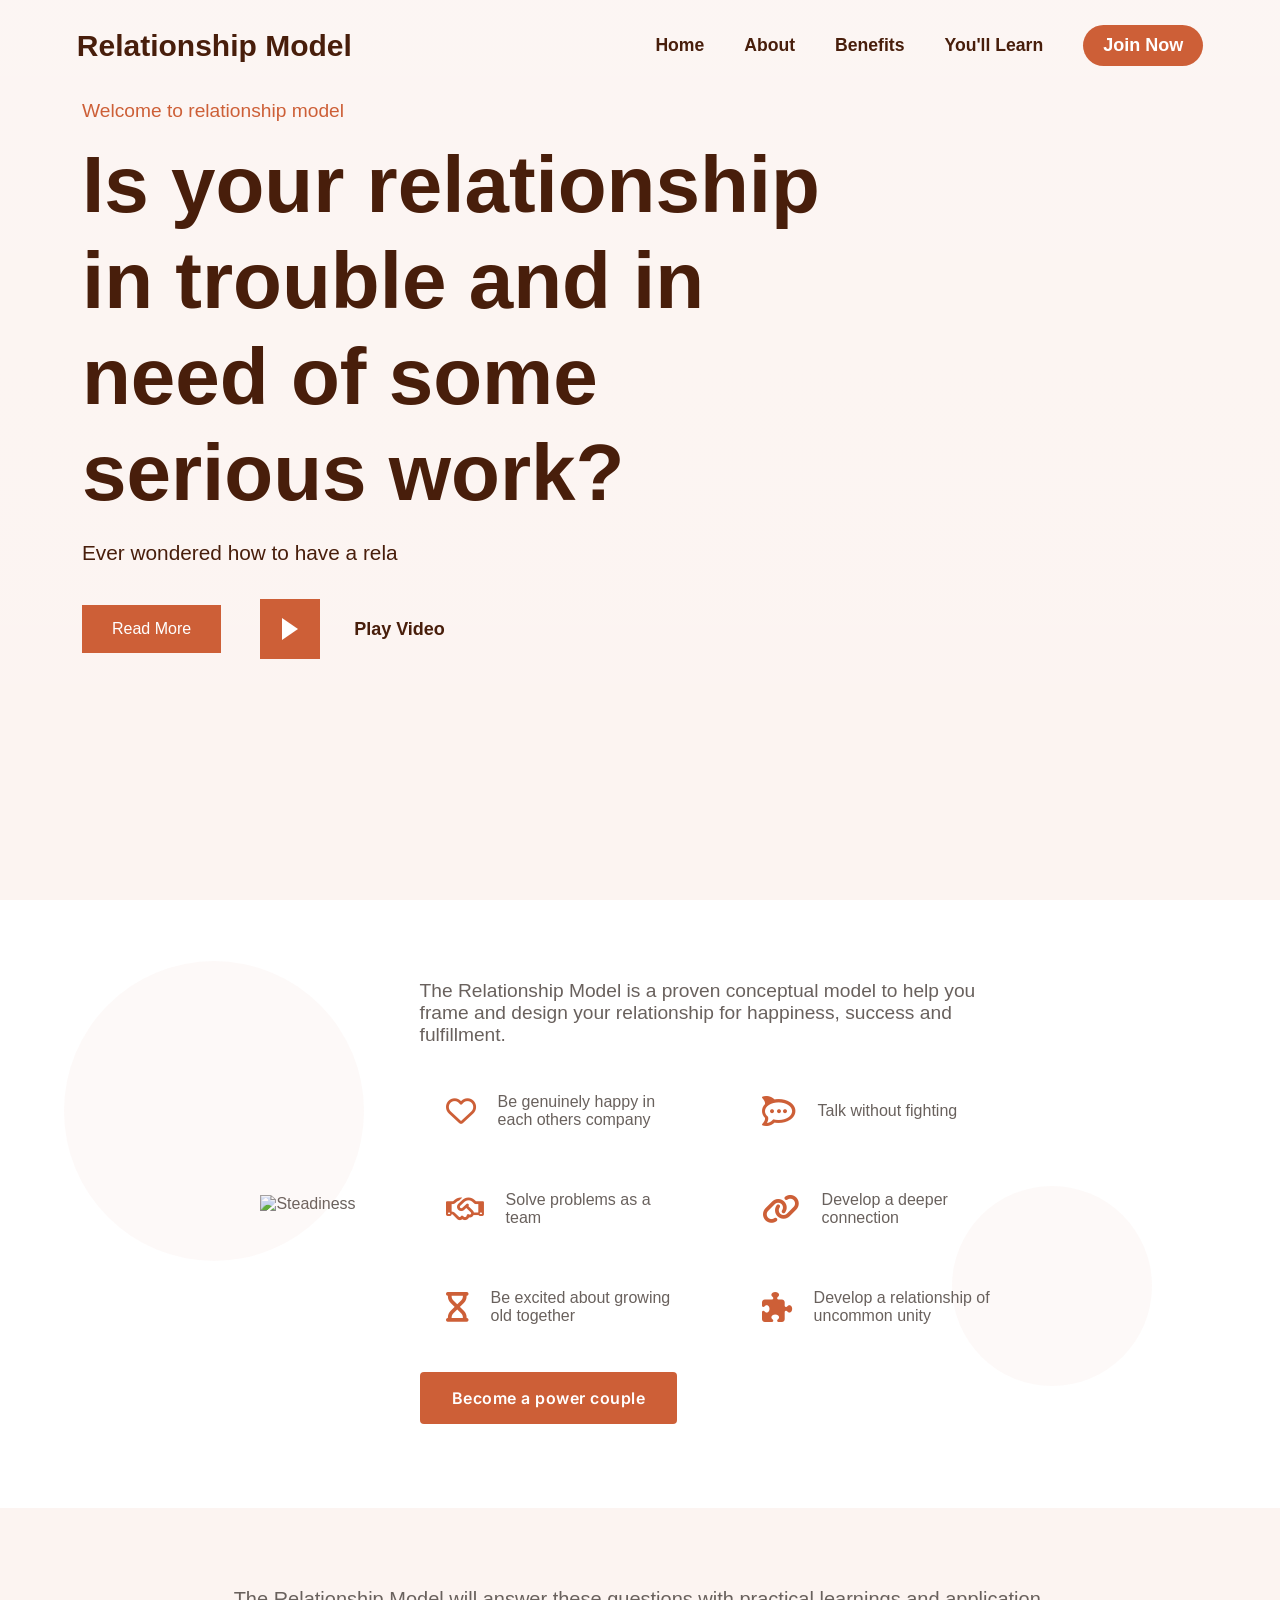
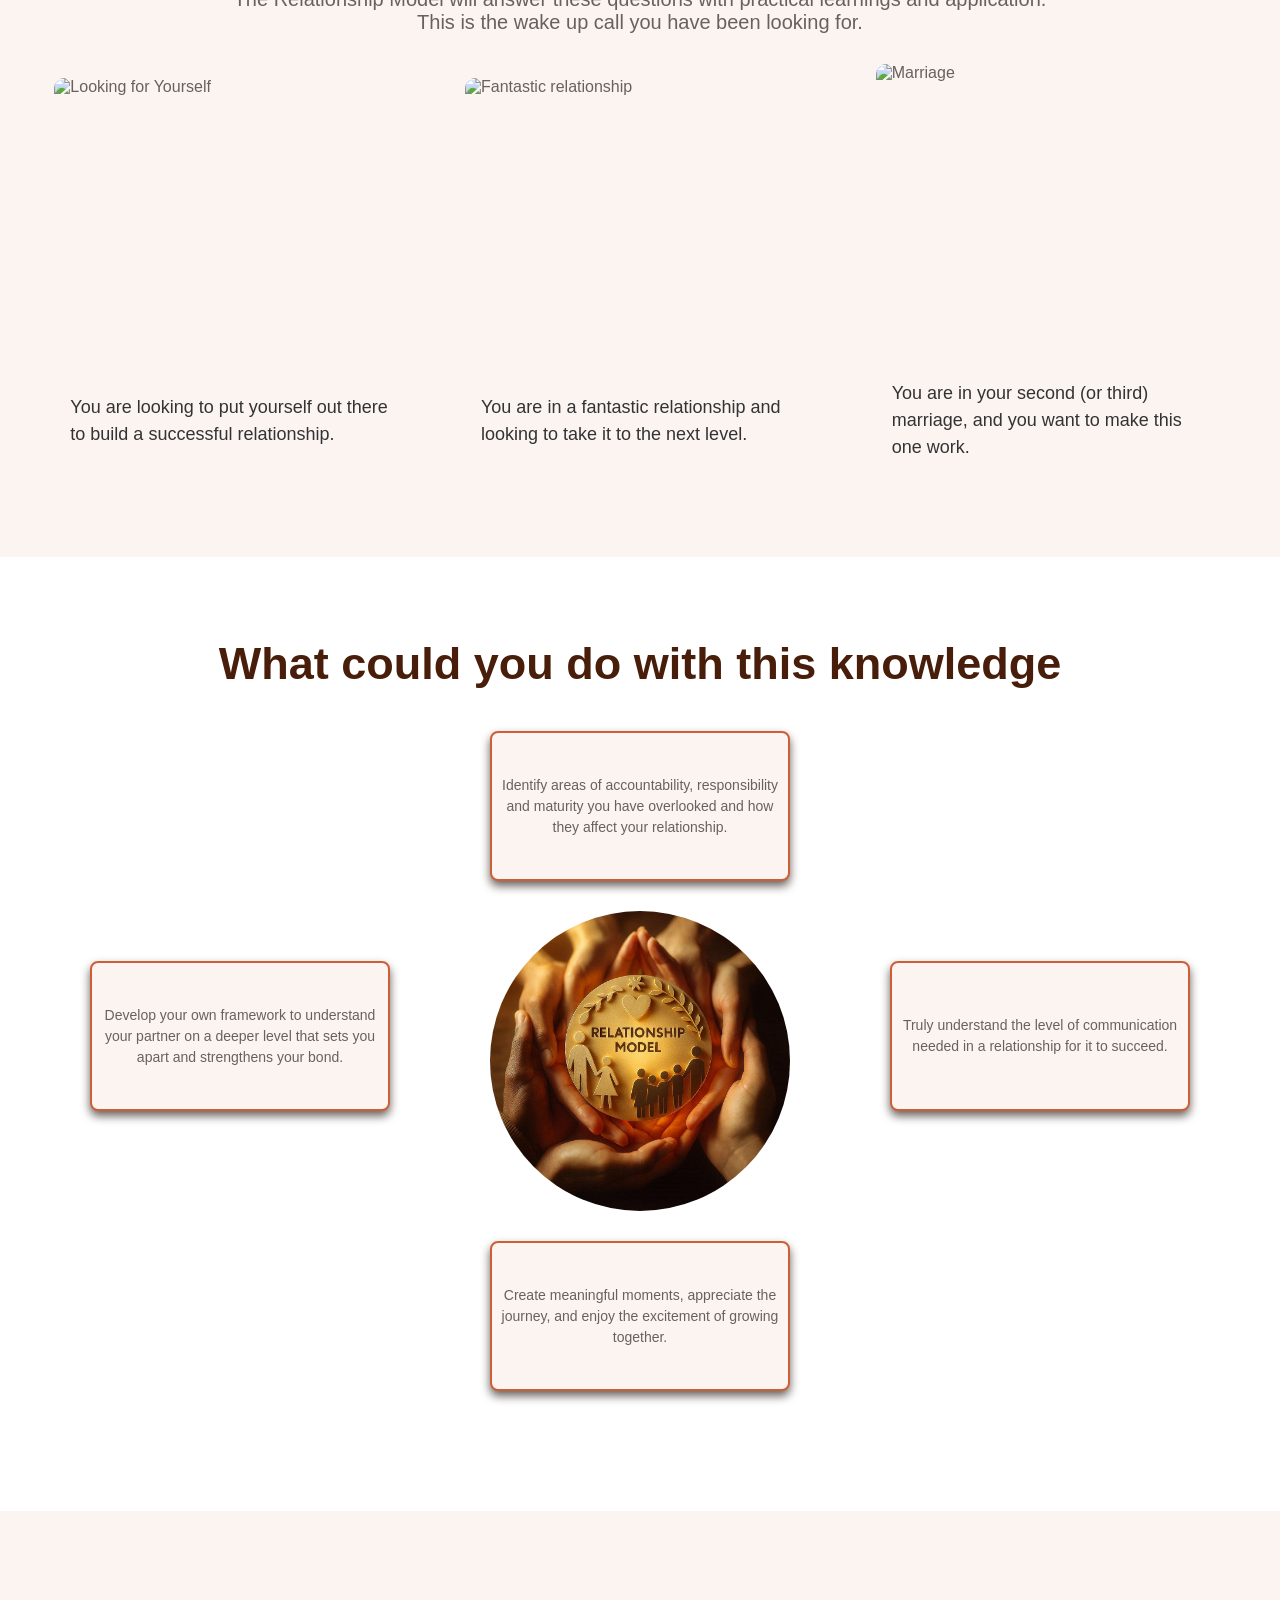
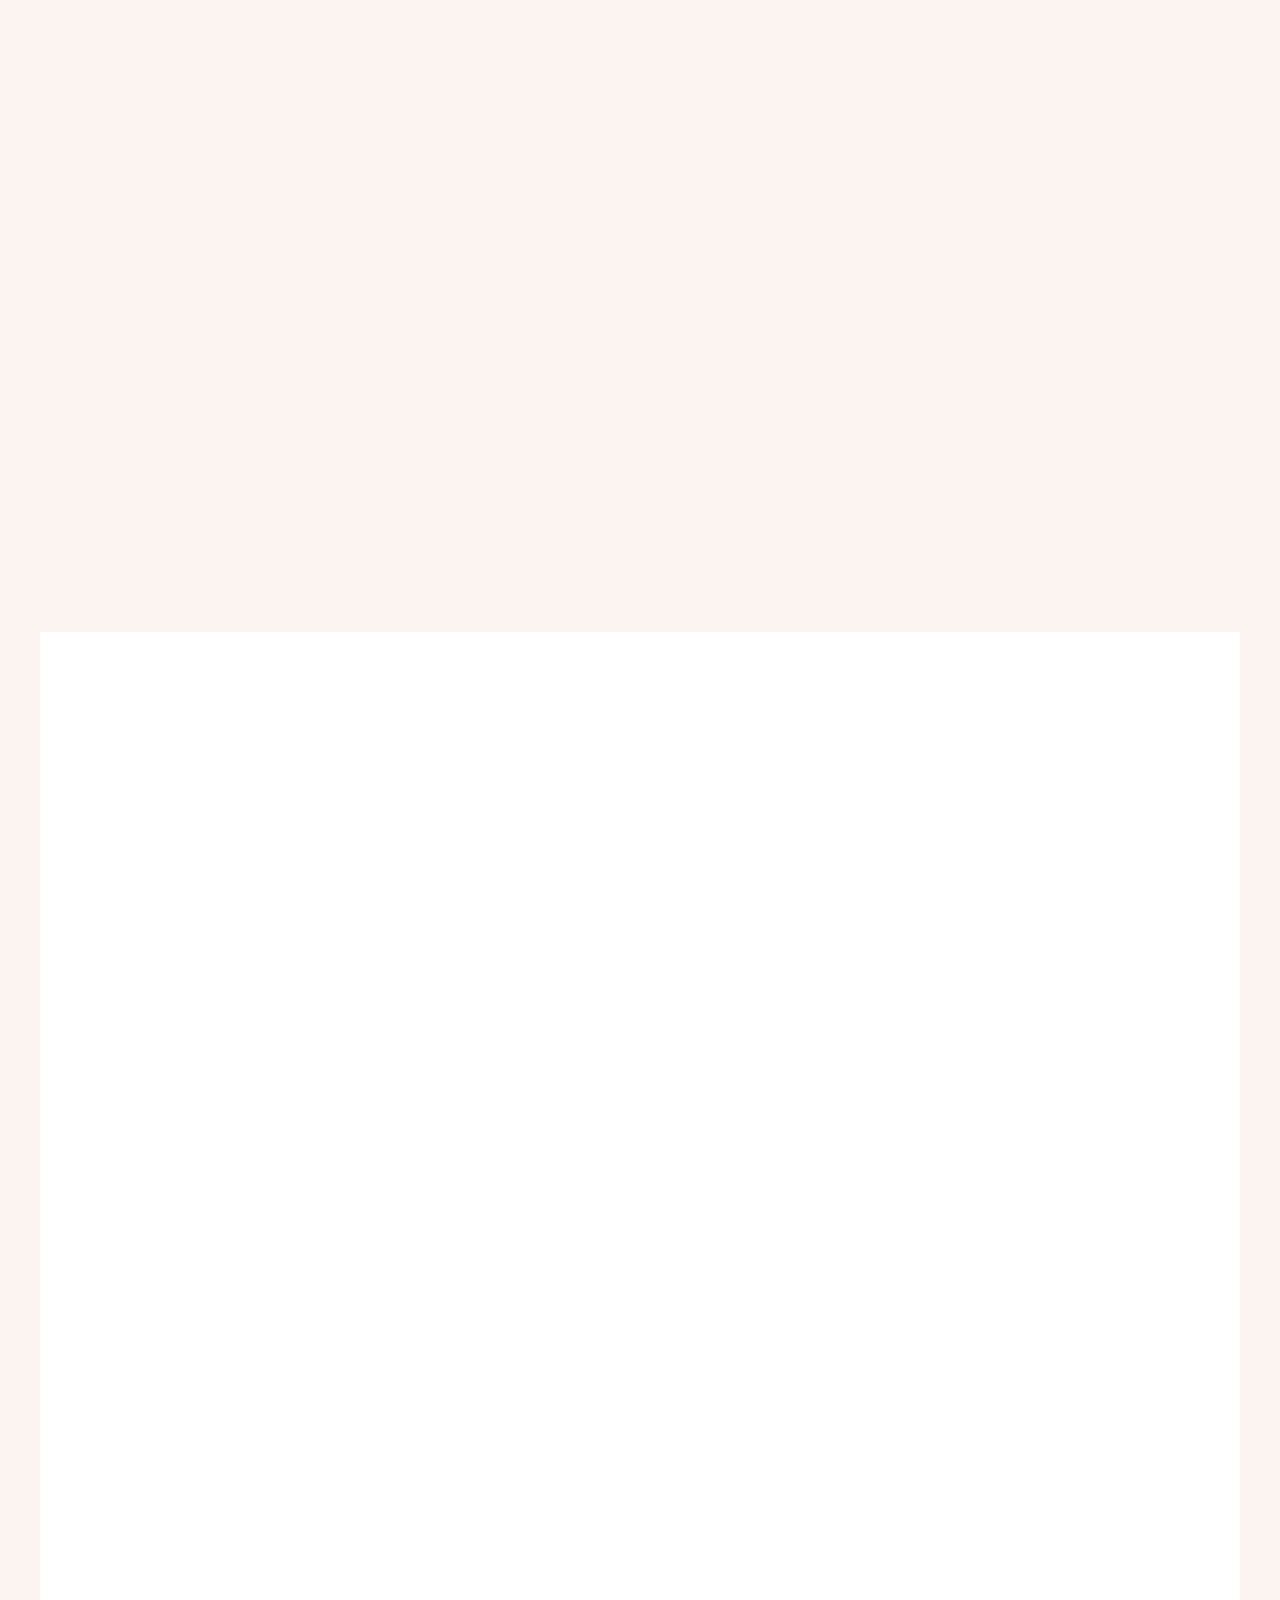
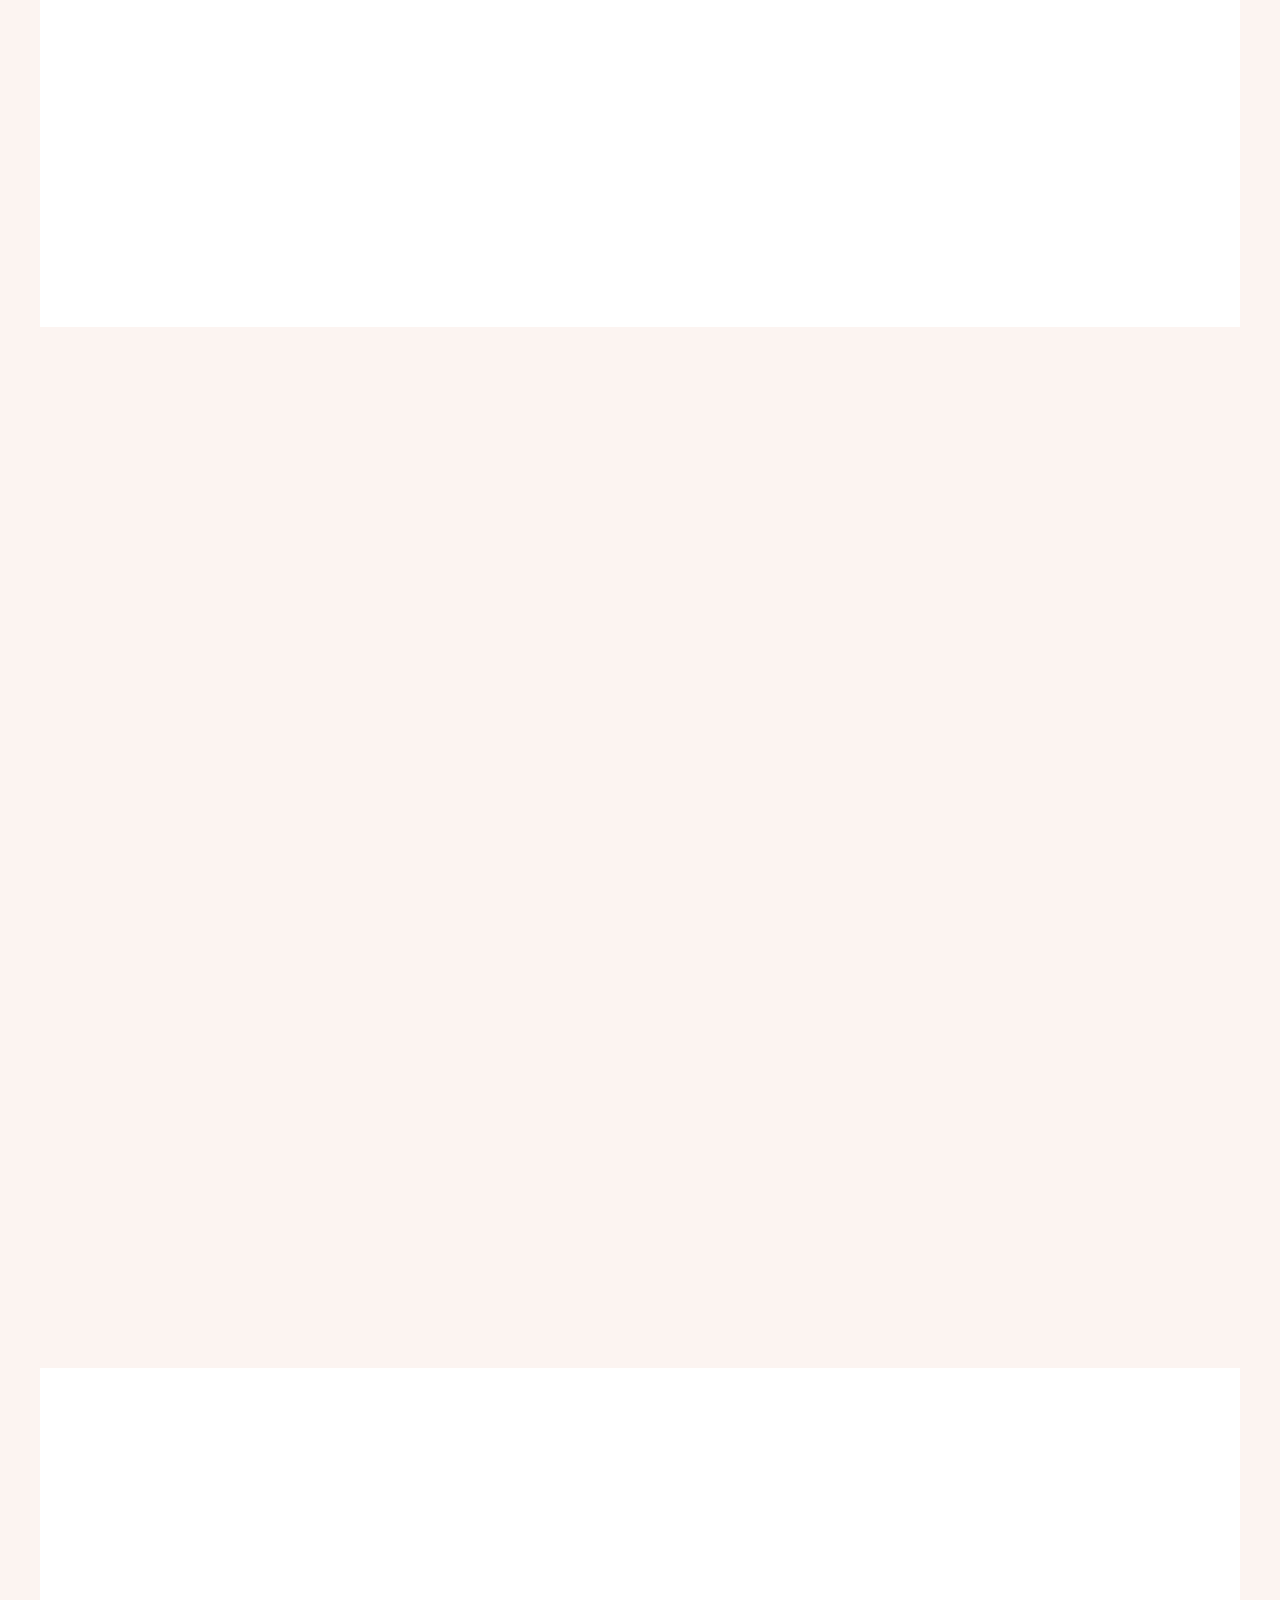
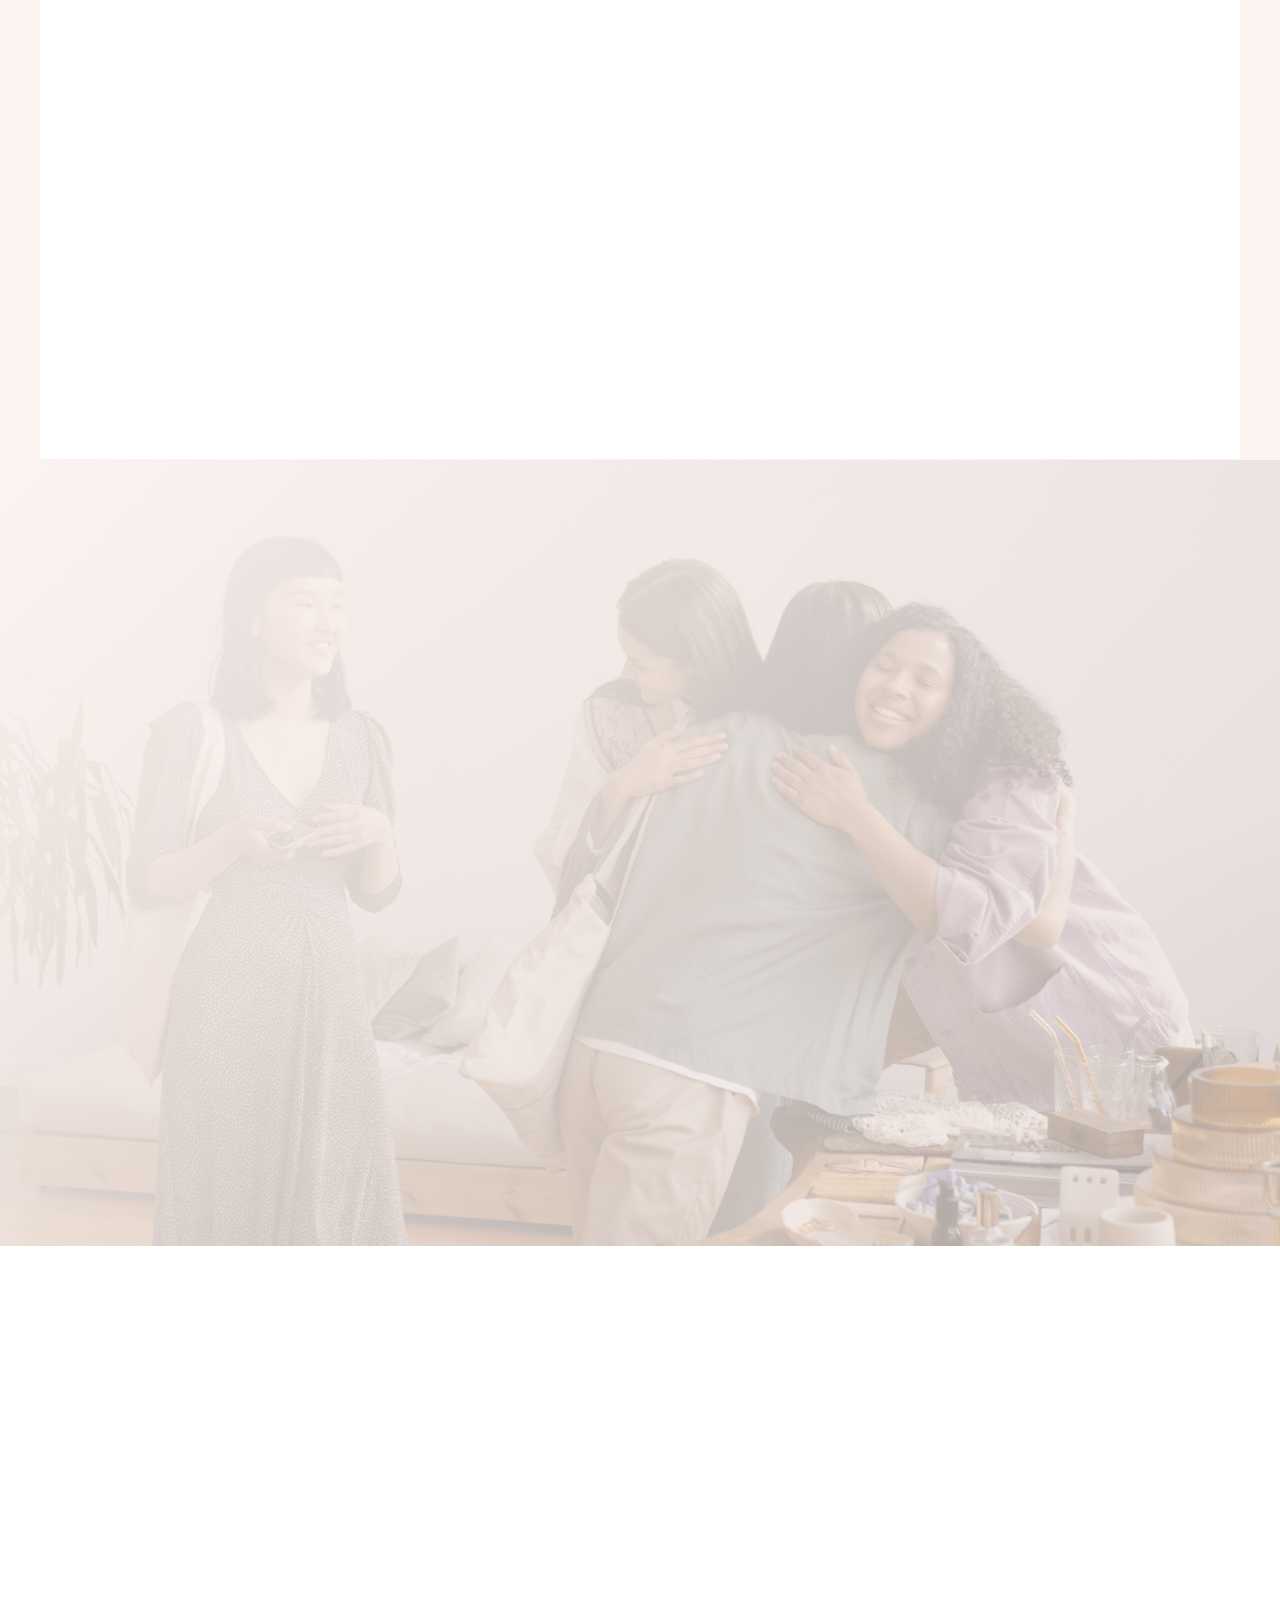
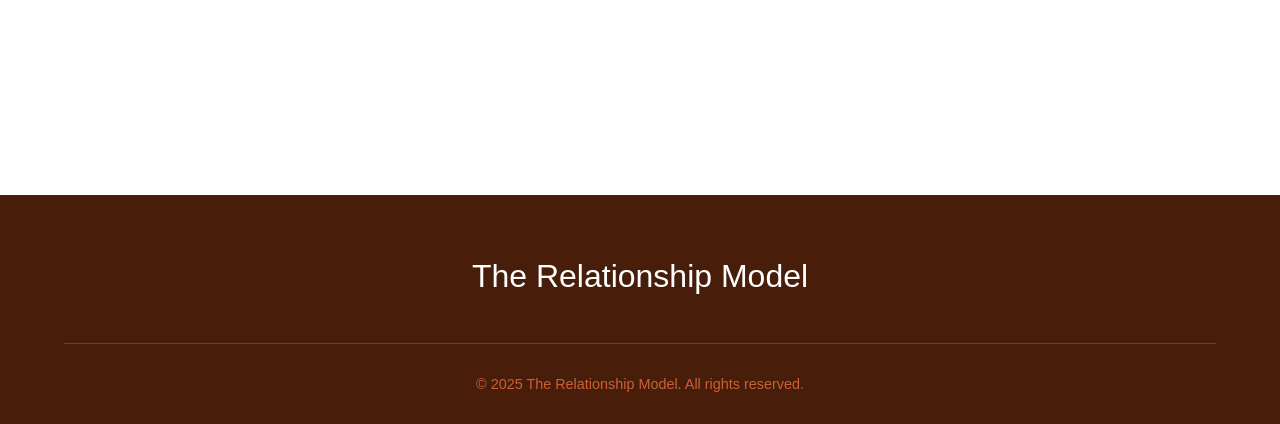
==== index.html @ f1786a6f "feat: project optimazation" ====
<!doctype html>
<html lang="en">
  <head>
    <meta charset="UTF-8" />
    <meta name="viewport" content="width=device-width, initial-scale=1.0" />
    <title>The Relationship Model | Interactive Experience</title>
    <!-- Preconnect to critical origins -->
    <link rel="preconnect" href="https://fonts.googleapis.com" />
    <link rel="preconnect" href="https://fonts.gstatic.com" crossorigin />
    <link rel="dns-prefetch" href="https://cdnjs.cloudflare.com" />
    <!-- Preload critical fonts -->
    <link
      rel="preload"
      as="style"
      href="https://fonts.googleapis.com/css2?family=Inter:wght@300;400;500;600;700&family=Playfair+Display:wght@400;500;600;700&display=swap"
    />
    <!-- Google Fonts with font-display swap for faster rendering -->
    <link
      href="https://fonts.googleapis.com/css2?family=Inter:wght@300;400;500;600;700&family=Playfair+Display:wght@400;500;600;700&display=swap"
      rel="stylesheet"
    />
    <!-- Font Awesome - async load to prevent render blocking -->
    <link
      rel="stylesheet"
      href="https://cdnjs.cloudflare.com/ajax/libs/font-awesome/6.4.0/css/all.min.css"
      media="print"
      onload="this.media='all';this.onload=null;"
    />
    <noscript>
      <link
        rel="stylesheet"
        href="https://cdnjs.cloudflare.com/ajax/libs/font-awesome/6.4.0/css/all.min.css"
      />
    </noscript>
    <!-- Main stylesheets -->
    <link rel="stylesheet" href="css/style.css" />
    <!-- <link rel="stylesheet" href="css/responsive.css" /> -->
    <!-- <link rel="stylesheet" href="css/animate.css" /> -->
  </head>
  <body>
    <!-- Preload Spinner -->
    <div id="spinner" class="spinner show">
      <div class="spinner-grow"></div>
    </div>

    <!-- Hero Section -->
    <header class="nav-header">
      <div class="nav-content">
        <div class="nav-logo">
          <!-- <img src="" alt="Relationship Model" /> -->
          <h1>Relationship Model</h1>
        </div>

        <nav class="header-nav">
          <ul class="header-nav-links">
            <li><a href="#home">Home</a></li>
            <li><a href="#about">About</a></li>
            <li><a href="#benefits">Benefits</a></li>
            <li><a href="#learning">You'll Learn</a></li>
          </ul>

          <button class="nav-toggle" aria-label="Toggle navigation">
            <span></span>
          </button>

          <a href="" class="header-contact-num"> Join Now </a>
        </nav>
      </div>
    </header>

    <section class="hero-header" id="home">
      <div class="hero-container">
        <div class="hero-content">
          <p class="top-text">Welcome to relationship model</p>

          <h1>
            Is your relationship in trouble and in need of some serious work?
          </h1>

          <p id="sub-text" class="sub-text"></p>
          <span class="cursor"></span>

          <div class="hero-buttons">
            <a href="#" class="btn-primary">Read More</a>

            <button class="btn-play" id="playBtn">
              <span></span>
            </button>

            <span class="play-text">Play Video</span>
          </div>
        </div>
      </div>

      <div class="modal" id="videoModal">
        <div class="modal-content">
          <div class="modal-header">
            <h3>Youtube Video</h3>
            <button class="close-btn" id="closeModal">&times;</button>
          </div>

          <div class="modal-body">
            <iframe
              id="videoFrame"
              loading="lazy"
              src=""
              allow="autoplay"
              allowfullscreen
            >
            </iframe>
          </div>
        </div>
      </div>
    </section>

    <!-- About the Program -->
    <section class="section-light" id="about">
      <div class="container about-program">
        <div
          class="floating-element"
          style="width: 300px; height: 300px; top: 10%; left: 5%"
        ></div>
        <div
          class="floating-element"
          style="width: 200px; height: 200px; bottom: 20%; right: 10%"
        ></div>

        <div class="about-img">
          <img
            src="https://images.pexels.com/photos/1635536/pexels-photo-1635536.jpeg"
            loading="lazy"
            alt="Steadiness"
          />
        </div>
        <div>
          <p class="section-subtitle">
            The Relationship Model is a proven conceptual model to help you
            frame and design your relationship for happiness, success and
            fulfillment.
          </p>

          <div class="designs">
            <p class="design-card">
              <i class="fa-regular fa-heart"></i> Be genuinely happy in each
              others company
            </p>
            <p class="design-card">
              <i class="fa-brands fa-rocketchat"></i> Talk without fighting
            </p>
            <p class="design-card">
              <i class="fa-regular fa-handshake"></i> Solve problems as a team
            </p>
            <p class="design-card">
              <i class="fa-solid fa-link"></i> Develop a deeper connection
            </p>
            <p class="design-card">
              <i class="fa-solid fa-hourglass"></i> Be excited about growing old
              together
            </p>
            <p class="design-card">
              <i class="fa-solid fa-puzzle-piece"></i>Develop a relationship of
              uncommon unity
            </p>
          </div>

          <div class="design-btn">
            <!-- <a href="#cta" class="btn animate fade-in-up" -->
            <a href="#cta" class="btn">Become a power couple </a>
          </div>
        </div>
      </div>
    </section>

    <!-- Vision -->
    <section class="section-warm">
      <div class="vision-content">
        <p>
          The Relationship Model will answer these questions with practical
          learnings and application.<br />
          This is the wake up call you have been looking for.
        </p>
      </div>
      <div class="vision-cards">
        <div class="vision-card">
          <div class="vision-imgs">
            <img
              src="https://images.pexels.com/photos/35515821/pexels-photo-35515821.jpeg"
              alt="Looking for Yourself"
              loading="lazy"
            />
          </div>
          <p>
            You are looking to put yourself out there to build a successful
            relationship.
          </p>
        </div>
        <div class="vision-card">
          <div class="vision-imgs">
            <img
              src="https://images.pexels.com/photos/7741569/pexels-photo-7741569.jpeg"
              alt="Fantastic relationship"
              loading="lazy"
            />
          </div>
          <p>
            You are in a fantastic relationship and looking to take it to the
            next level.
          </p>
        </div>
        <div class="vision-card">
          <div class="vision-imgs">
            <img
              src="https://images.pexels.com/photos/11525704/pexels-photo-11525704.jpeg"
              alt="Marriage"
              loading="lazy"
            />
          </div>
          <p>
            You are in your second (or third) marriage, and you want to make
            this one work.
          </p>
        </div>
      </div>
    </section>

    <!-- What could you do with this knowledge -->
    <section class="section-light" id="benefits">
      <div class="relation-title">
        <h2>What could you do with this knowledge</h2>
      </div>
      <div class="relationship-container">
        <div class="center-circle">
          <img src="images/relationshipmodeltext.jpg" alt="hands holding" loading="lazy" />
        </div>

        <div class="card top-left">
          Identify areas of accountability, responsibility and maturity you have
          overlooked and how they affect your relationship.
        </div>

        <div class="card top-right">
          Truly understand the level of communication needed in a relationship
          for it to succeed.
        </div>

        <div class="card bottom-left">
          Develop your own framework to understand your partner on a deeper
          level that sets you apart and strengthens your bond.
        </div>

        <div class="card bottom-right">
          Create meaningful moments, appreciate the journey, and enjoy the
          excitement of growing together.
        </div>
      </div>
    </section>

    <!-- The Relationship Model is not theoretical -->
    <section class="section-warm">
      <div class="blissfully-signup">
        <div class="form-header">
          <h2>The Relationship Model is not theoretical</h2>
          <p>
            Together we will show you HOW to action what we discuss. Practical,
            thought provoking activities and work that we will ask you to
            complete to have you deeply consider who you are and what you need
            to do in order to have a relationship of uncommon unity.
          </p>
        </div>
        <div class="blissfully-form">
          <form id="signupForm">
            <div class="form-group">
              <input type="text" placeholder="Your Name" required />
            </div>
            <div class="form-group">
              <input type="email" placeholder="Your Email" required />
            </div>
            <div class="form-group">
              <input type="text" placeholder="Contact" required />
            </div>
            <button type="submit" class="btn" style="width: 100%">
              SIGN UP NOW TO JOIN OUR NEXT GROUP
            </button>
          </form>
        </div>
      </div>
    </section>

    <!-- addressing-fears -->
    <section class="addressing-fears section-light">
      <div class="address">
        <div class="img">
          <img
            src="images/chains.png"
            alt="Adressing Your Fears"
            loading="lazy"
          />
          <!-- src="https://images.pexels.com/photos/3754289/pexels-photo-3754289.jpeg" -->
          <!-- src="https://images.pexels.com/photos/27167568/pexels-photo-27167568.jpeg" -->
        </div>

        <div class="content1">
          <h2>
            Addressing fear. <br />
            What is holding people back from taking action
          </h2>
          <p>What is really holding you back?</p>

          <p>
            Are you or your partner holding each other back or blocking each
            other from taking your relationship forward? It's time to get real,
            this is your life we are talking about.
          </p>

          <p>
            Doing this work is hard In some cases there is pain and betrayal
            Sometimes it might be too easy to leave it rather than address it No
            one ever taught us this “stuff” But you see it all around you
          </p>

          <p>
            Some people seem to get lucky in a relationship All the “good” guys
            and gals are taken Others just look so happy They seem to have it
            all together
          </p>
        </div>
      </div>
      <div class="address">
        <div class="content">
          <p>
            Deep down inside you know this is not always true but it's what you
            have told yourself…
          </p>
          <p>Relationships are supposed to be:</p>
          <ul>
            <li>Beach holidays</li>
            <li>Great parties and dinners</li>
            <li>Beautiful clothing and jewellery</li>
            <li>Lots of smiles and laughter</li>
            <li>Warm and comfy cuddling</li>
          </ul>

          <p>A perceived idea that having a good relationship is hard work.</p>
          <p>
            Inside of The Relationship Model there is a structured way to
            understand what is needed and how to achieve your ideal
            relationship.
          </p>

          <p>Don’t wait for the “right time” to learn this. Now is the time.</p>
          <p>
            You just need a model and framework that works and the courage to
            take the first few steps. You can work through this course on your
            own Or You and your significant other can work together on the
            journey!
          </p>
        </div>
        <div class="img">
          <img
            src="images/brokenchain.png"
            alt="Adressing Your Fears"
            loading="lazy"
          />

          <!-- src="https://images.pexels.com/photos/33640533/pexels-photo-33640533.jpeg" -->
        </div>
      </div>
    </section>

    <!-- What You Will Learn on This Course -->
    <section class="course-section" id="learning">
      <h1>What You Will Learn on This Course</h1>

      <div class="lesson">
        <h3>1. Attributes & Actions</h3>
        <p>
          There are attributes and actions that you need to be aware of. These
          attributes can be learned. When learned, they allow you to bring your
          best self to the relationship.
        </p>
        <p>
          You can’t change or save others, but you can start making changes
          yourself.
        </p>
      </div>

      <div class="lesson">
        <h3>2. Communication</h3>
        <p>
          Communication is the second great key in The Relationship Model. Most
          couples think they are communicating. Learn what communication in a
          relationship should actually look like.
        </p>
        <p>
          "The great enemy of communication, we find, is the illusion of it." –
          William H. Whyte
        </p>
      </div>

      <div class="lesson">
        <h3>3. Understanding Yourself & Your Partner</h3>
        <p>
          You are the sum of all your past experiences, so is your partner.
          Learn how to deeply understand yourself and your partner.
        </p>
      </div>

      <div class="lesson">
        <h3>4. Building Your Relationship</h3>
        <p>
          Set time aside to build and design what makes your relationship
          special. Define what you want and how you will achieve it.
        </p>
      </div>

      <div class="lesson">
        <h3>5. Fun & Adaptability</h3>
        <p>
          Relationships are hard work but they are also supposed to be fun.
          Understand and learn the adaptability needed in a relationship. Learn
          how to find the fun, keep the fun, and maintain the adventure.
        </p>
      </div>
    </section>

    <!-- Why The Relationship Model Was Created -->
    <section class="relationship-section section-light">
      <!-- LEFT IMAGE -->
      <div class="relationship-left">
        <img
          src="https://images.pexels.com/photos/3754289/pexels-photo-3754289.jpeg"
          alt="The Relationship Model"
          loading="lazy"
        />

        <div
          class="relationship-experience"
          style="width: 200px; height: 200px"
        >
          <div class="relationship-subcard">
            <h1 style="color: white">20</h1>
            <h3>Years</h3>
            <h6>Experience</h6>
          </div>
        </div>
      </div>

      <!-- RIGHT CONTENT -->
      <div class="relationship-right">
        <h1>Why The Relationship Model Was Created</h1>

        <p class="subtitle">
          Back in 2005 I was about to get married to Danielle, my girlfriend of
          2 years, and I wanted to find a way to make sure my marriage lasted.
        </p>

        <p class="relationship-desc">
          I had not seen many examples of great marriages with a clear
          “playbook,” and I felt lost and nervous. With the help of a close
          mentor, we built and tested a model for marriage success. Danielle and
          I then committed to using this framework to grow our marriage and
          raise our family. Over the next 20 years, we shared it with others and
          received amazing feedback that encouraged us to reach even more
          people.
        </p>

        <hr />

        <div>
          <!-- <a href="#cta" class="btn animate fade-in-up" -->
          <a href="#cta" class="btn">SIGN UP NOW </a>
        </div>
      </div>
    </section>

    <!-- This is For You -->
    <section class="section-warm for-you-bg">
      <!-- <div class="container"> -->
        <h2 class="section-title">
          Who will benefit the most from The Relationship Model?
        </h2>
        <div class="for-you-container">
          <div>
            <h3
              style="
                margin-bottom: 1.5rem;
                font-size: 20px;
                padding-bottom: 20px;
              "
            >
              This is for you. You owe this to yourself.
            </h3>
            <ul class="for-you-list yes">
              <li>Those that believe in investing in themselves</li>
              <li>Individuals that want to have a great relationship .</li>
              <li>
                Individuals that want to own their faults and move forward
              </li>
              <li>
                Those that have been hurt and will not allow it to happen again
              </li>
              <li>
                Those that want to learn about themselves and have fun doing it
              </li>
              <li>Those that want to become power couples</li>
              <li>
                Couples who work together on this as well as individuals have
                greatly benefited from The Relationship Model
              </li>
            </ul>
          </div>
          <div>
            <h3
              style="
                margin-bottom: 1.5rem;
                font-size: 20px;
                padding-bottom: 20px;
                
              "
            >
              Who will not benefit from The Model?:
            </h3>
            <ul class="for-you-list no">
              <li>Those that sweep things under the rug</li>
              <li>Those that will not take care of themselves</li>
              <li>
                Individuals that are always looking to point finger to others.
              </li>
              <li>Individuals that play the victim card</li>
              <li>
                Narcasissts - this phase is thrown around too much these days
                but The Relationship Model will show what these narcissists
                have, in the case of the emperor, that they have “no clothes”
              </li>
              <li>
                Those that think they know everything and will not allow their
                ego to teach them anything
              </li>
              <li>Those who cannot face their own shadow</li>
            </ul>
          </div>
        </div>
      <!-- </div> -->
    </section>

    <!-- How do you know that this is for you?-->
    <section class="section-light">
      <div class="container">
        <h2 class="section-title">How do you know that this is for you?</h2>

        <div class="included-grid">
          <div class="included-item animate fade-in-left">
            <i class="fas fa-brain"></i>
            <div>
              <p>
                Have deep conversations that stimulate your mind and deepen your
                connection
              </p>
            </div>
          </div>

          <div class="included-item animate fade-in-right">
            <i class="fas fa-lightbulb"></i>
            <div>
              <p>Learn what other people rarely know</p>
            </div>
          </div>

          <div class="included-item animate fade-in-down">
            <i class="fas fa-chess-king"></i>
            <div>
              <p>Learn how to take control of your relationship</p>
            </div>
          </div>

          <div class="included-item animate fade-in">
            <i class="fas fa-ban"></i>
            <div>
              <p>Silent treatment is not what your relationship needs to be</p>
            </div>
          </div>

          <div class="included-item animate fade-in-down">
            <i class="fas fa-comments"></i>
            <div>
              <p>Learn how to share opinions that do not end in conflict</p>
            </div>
          </div>

          <div class="included-item animate fade-in-left">
            <i class="fas fa-handshake"></i>
            <div>
              <p>Stop competing with your partner and start thriving</p>
            </div>
          </div>

          <div class="included-item animate fade-in-left">
            <i class="fas fa-crown"></i>
            <div>
              <p>Be a power couple!</p>
            </div>
          </div>
        </div>
      </div>
    </section>

    <!-- Footer -->
    <footer>
      <div class="container">
        <div class="footer-logo">The <span>Relationship</span> Model</div>

        <div class="copyright">
          © 2025 The Relationship Model. All rights reserved.
        </div>
      </div>
    </footer>

    <script src="js/index.js" defer></script>
    <!-- <script src="js/animation.js" defer></script> -->
  </body>
</html>
---- css/style.css ----
:root {
  --text-font: Arial, sans-serif;
  --body-font: "Inter", sans-serif;
  --rm-white: #ffffff;
  --color-dark-brown: #481e0b;
  --color-sec-brown: #cd5f37;
  --color-tertiary: #69615d;
  --bs-gradient: linear-gradient(
    180deg,
    rgba(255, 255, 255, 0.15),
    rgba(255, 255, 255, 0)
  );
  --ivory: #fcf4f1;
}

* {
  margin: 0;
  padding: 0;
  box-sizing: border-box;
  font-family: var(--text-font);
}

body {
  font-family: var(--body-font);
  background-color: var(--ivory);
  overflow-x: hidden;
  color: var(--color-tertiary);
  /* Smooth scrolling for better performance */
  scroll-behavior: smooth;
}

/* =========================================
   PERFORMANCE OPTIMIZATIONS
   ========================================= */

/* Enable GPU acceleration for animated elements */
.btn {
  will-change: auto;
  backface-visibility: hidden;
  transform: translateZ(0);
}

.btn:hover {
  will-change: transform, box-shadow;
}

/* Optimize transitions */
button,
a {
  transition: all 0.3s ease;
}

/* Prevent layout shift during animations */
.modal {
  will-change: opacity, visibility;
}

/* General */
.container {
  max-width: 1200px;
  margin: 0 auto;
  padding: 0 1.5rem;
}

.btn {
  display: inline-block;
  background-color: var(--color-sec-brown);
  color: var(--rm-white);
  padding: 1rem 2rem;
  border-radius: 4px;
  text-decoration: none;
  font-weight: 600;
  letter-spacing: 0.5px;
  transition: all 0.4s cubic-bezier(0.175, 0.885, 0.32, 1.275);
  border: none;
  cursor: pointer;
  font-family: var(--body-font);
  position: relative;
  overflow: hidden;
  z-index: 1;
}

.btn:before {
  content: "";
  position: absolute;
  top: 0;
  left: -100%;
  width: 100%;
  height: 100%;
  background: var(--bs-gradient);
  transition: all 0.5s ease;
  z-index: -1;
}

.btn:hover:before {
  left: 100%;
}

.btn:hover {
  background-color: var(--color-dark-brown);
  transform: translateY(-3px) scale(1.05);
  box-shadow: 0 5px 15px var(--color-tertiary);
}
.btn-join {
  display: none;
}

section {
  padding: 5rem 1.5rem;
  position: relative;
}
.section-light {
  background-color: var(--rm-white);
}

.section-warm {
  background-color: var(--ivory);
}

.section-title {
  text-align: center;
  margin-bottom: 40px;
  font-size: 40px;
}

h1,
h2,
h3,
h4,
h5,
h6 {
  font-weight: 600;
  line-height: 1.2;
  color: var(--color-dark-brown);
}

/* Floating Background Elements */
.floating-element {
  position: absolute;
  border-radius: 50%;
  background: rgba(208, 139, 116, 0.05);
  z-index: 0;
  pointer-events: none;
}

/* Spinner Wrapper */
.spinner {
  position: fixed;
  top: 50%;
  left: 50%;
  width: 100%;
  height: 100vh;
  background: var(--ivory);
  transform: translate(-50%, -50%);
  display: flex;
  align-items: center;
  justify-content: center;
  z-index: 9999;
}

/* Hide Spinner */
.spinner.hide {
  opacity: 0;
  visibility: hidden;
  transition: 0.5s ease;
}

/* Spinner Animation */
.spinner-grow {
  width: 3rem;
  height: 3rem;
  background-color: var(--color-sec-brown);
  border-radius: 50%;
  animation: spinner-grow 0.8s linear infinite;
}

@keyframes spinner-grow {
  0% {
    transform: scale(0);
    opacity: 1;
  }
  50% {
    transform: scale(1);
    opacity: 0.6;
  }
  100% {
    transform: scale(0);
    opacity: 0;
  }
}

/* Hero & Navbar */
/* navbar */
.nav-header {
  position: absolute;
  width: 100%;
  top: 0;
  z-index: 1000;
  transition:
    background 0.3s ease,
    backdrop-filter 0.3s ease,
    box-shadow 0.3s ease;
}

.nav-header.scrolled {
  position: fixed;
  top: 0;
  left: 0;
  width: 100%;
  background: var(--color-sec-brown);
  backdrop-filter: blur(8px);
  box-shadow: 0 12px 30px rgba(0, 0, 0, 0.15);
}

.nav-content {
  display: flex;
  justify-content: space-between;
  align-items: center;
  padding: 25px 6%;
}

/* LOGO */
.nav-logo img {
  width: 50px;
}

.nav-logo h1 {
  font-size: 30px;
  /* font-family:  */
  font-weight: bold;
  color: var(--color-dark-brown);
}

/* NAV */
.header-nav {
  display: flex;
  align-items: center;
  gap: 40px;
}

.header-nav-links {
  display: flex;
  list-style: none;
  gap: 30px;
}

.nav-header {
  position: absolute;
  width: 100%;
  top: 0;
  z-index: 1000;
  transition:
    background 0.3s ease,
    backdrop-filter 0.3s ease,
    box-shadow 0.3s ease;
}

.nav-header.scrolled {
  position: fixed;
  top: 0;
  left: 0;
  width: 100%;
  background: var(--ivory);
  backdrop-filter: blur(8px);
  box-shadow: 0 12px 30px rgba(0, 0, 0, 0.15);
}

.header-nav-links a {
  text-decoration: none;
  color: var(--color-dark-brown);
  font-size: 20px;
  transition: 0.3s;
  font-family: var(--text-font);
  font-weight: bold;
}

.header-nav-links a:hover,
.current a {
  color: var(--color-sec-brown);
}

/* PHONE BUTTON */
.header-contact-num {
  background: var(--color-sec-brown);
  padding: 10px 20px;
  border-radius: 30px;
  color: var(--rm-white);
  text-decoration: none;
  font-size: 18px;
  font-family: var(--text-font);
  font-weight: bold;
}

/* Container */
.hero-container {
  width: 90%;
  max-width: 1200px;
  margin: auto;
}

/* Hero Section */
.hero-header {
  background:
    var(--bs-gradient),
    url("https://images.pexels.com/photos/7273304/pexels-photo-7273304.jpeg");
  background-size: cover;
  background-position: center;
  background-repeat: no-repeat;
  padding: 100px 20px;
  color: #000;
  min-height: 100vh;
}

/* Text Alignment */
.hero-content {
  max-width: 700px;
}

/* Small heading */
.hero-content p.top-text {
  font-size: 20px;
  color: var(--color-sec-brown);
  margin-bottom: 15px;
  font-weight: 500;
}

/* Main heading */
.hero-content h1 {
  font-size: 70px;
  font-weight: bold;
  margin-bottom: 20px;
  color: var(--color-dark-brown);
}

/* Sub text */
.hero-content p.sub-text {
  font-size: 20px;
  color: var(--color-dark-brown);
}

/* Buttons section */
.hero-buttons {
  display: flex;
  align-items: center;
  margin-top: 40px;
  flex-wrap: wrap;
  gap: 30px;
}

/* Primary button */
.btn-primary {
  background: var(--color-sec-brown);
  color: var(--rm-white);
  padding: 15px 30px;
  text-decoration: none;
  margin-right: 20px;
  transition: 0.3s;
}

/* Play button */
.btn-play {
  position: relative;
  width: 26px;
  height: 26px;
  padding: 18px 20px 20px 18px;
  border: none;
  cursor: pointer;
  background: var(--color-sec-brown);
}

/* Triangle inside play button */
.btn-play::before {
  content: "";
  position: absolute;
  left: 50%;
  top: 50%;
  width: 60px;
  height: 60px;
  transform: translate(-50%, -50%);
  background: var(--color-sec-brown);
  animation: pulse-border 1500ms ease-out infinite;
}

.btn-play:after {
  content: "";
  position: absolute;
  left: 50%;
  top: 50%;
  width: 60px;
  height: 60px;
  transform: translate(-50%, -50%);
  background: var(--color-sec-brown);
}

.btn-play span {
  position: absolute;
  left: 50%;
  top: 50%;
  transform: translate(-50%, -50%);
  z-index: 3;
  display: block;
  width: 0;
  height: 0;
  border-left: 16px solid var(--rm-white);
  border-top: 11px solid transparent;
  border-bottom: 11px solid transparent;
}

.btn-play.playing span {
  display: none;
}

/* Play text */
.play-text {
  margin-left: 15px;
  font-size: 18px;
  color: var(--color-dark-brown);
  font-weight: bold;
}

@keyframes pulse-border {
  0% {
    transform: translate(-50%, -50%) scale(1);
    opacity: 1;
  }
  100% {
    transform: translate(-50%, -50%) scale(2);
    opacity: 0;
  }
}

/* Modal */
.modal {
  display: none;
  position: fixed;
  inset: 0;
  background: rgba(0, 0, 0, 0.8);
  justify-content: center;
  align-items: center;
  z-index: 10000;
}

.modal-content {
  width: 90%;
  max-width: 800px;
  background: #000;
  max-height: 80vh;
  overflow: hidden;
}

.modal-header {
  display: flex;
  justify-content: space-between;
  padding: 10px;
  color: white;
}

.close-btn {
  background: none;
  border: none;
  color: var(--rm-white);
  font-size: 25px;
  cursor: pointer;
}

.modal-body {
  position: relative;
  padding-bottom: 56.25%; /* 16:9 aspect ratio */
  height: 0;
}

.modal-body iframe {
  position: absolute;
  top: 0;
  left: 0;
  width: 100%;
  height: 100%;
  border: none;
}

/* About the Program */
.about-program {
  display: flex;
  align-items: center;
  justify-content: center;
  gap: 40px;
}

.about-program .section-subtitle {
  width: 600px;
  font-size: 1.2rem;
}

.about-program .about-img img {
  height: 500px;
}

.designs {
  display: grid;
  grid-template-columns: repeat(auto-fit, minmax(220px, 1fr));
  gap: 2rem;
  margin-top: 2rem;
}
.designs .design-card {
  display: flex;
  align-items: center;
  gap: 12px;
  padding: 8px 16px;
  font-size: 16px;
  font-weight: 500;
  color: var(--color-tertiary);
  cursor: pointer;
}

.design-card i {
  font-size: 30px;
  color: var(--color-sec-brown);
  transition: transform 0.3s ease;
  padding: 10px;
}

.design-btn {
  margin-top: 2rem;
}

/* Vision Section */
.vision-content {
  font-size: 20px;
  text-align: center;
  margin-bottom: 30px;
}

.vision-cards {
  display: grid;
  grid-template-columns: repeat(3, 1fr);
}
.vision-card {
  width: 350px;
  border: 2px black;
  border-radius: 10px;
  overflow: hidden;
  margin: auto;
  object-fit: cover;
}

.vision-imgs img {
  width: 100%;
  height: 300px;
  object-fit: cover;
  display: block;
}

.vision-card p {
  padding: 16px;
  font-size: 18px;
  color: #333;
  line-height: 1.5;
}

/* What could you do with this knowledge */
.relationship-container {
  position: relative;
  width: 100%;
  max-width: 1100px;
  height: 600px;
  margin: 70px auto;
}

.relation-title {
  font-size: 30px;
  text-align: center;
}

/* Center Circle */
.center-circle {
  position: absolute;
  top: 50%;
  left: 50%;
  transform: translate(-50%, -50%);
  width: 300px;
  height: 300px;
  border-radius: 50%;
  overflow: hidden;
}

.center-circle img {
  width: 100%;
  height: 100%;
  object-fit: cover;
}

/* Cards */
.card {
  position: absolute;
  width: 300px;
  height: 150px;
  padding: 8px;
  border-radius: 8px;

  background: var(--ivory);
  box-shadow: 0 5px 10px var(--color-tertiary);
  font-size: 14px;
  line-height: 1.5;
  border: 2px solid var(--color-sec-brown);
  transition: all 0.3s ease;

  display: flex;
  justify-content: center;
  align-items: center;
  text-align: center;
}

.card:hover {
  transform: translateY(-6px);
  box-shadow: 0 12px 30px rgba(0, 0, 0, 0.15);
}

/* Positions */
.top-left {
  top: -30px;
  left: 400px;
}

.top-right {
  top: 200px;
  right: 0;
}

.bottom-left {
  bottom: 250px;
  left: 0;
}

.bottom-right {
  bottom: -30px;
  right: 400px;
}

/* The Relationship Model is not theoretical */

.blissfully-signup {
  width: 900px;
  margin: 20px auto;
}

.form-header {
  margin-bottom: 30px;
}
.blissfully-signup .form-header h2 {
  text-align: center;
  font-size: 40px;
}

.blissfully-signup .form-header p {
  text-align: center;
  font-size: 18px;
  margin-top: 20px;
}

.blissfully-signup .blissfully-form {
  width: 700px;
  padding: 60px;
  background-color: var(--color-dark-brown);
  margin: 20px auto;
}

.blissfully-signup .blissfully-form .btn:hover {
  background-color: var(--color-sec-brown);
}

.form-group {
  margin-bottom: 20px;
}

.form-group input,
.form-group textarea {
  width: 100%;
  padding: 12px 15px;
  border: 1px solid var(--color-sec-brown);
  border-radius: 4px;
  font-family: "Open Sans", sans-serif;
  font-size: 16px;
}

.form-group input:focus,
.form-group textarea:focus {
  outline: none;
  border-color: var(--ivory);
  box-shadow: 0 0 0 2px rgba(247, 148, 29, 0.2);
}

/* addressing-fears */
.addressing-fears {
  width: 100%;
  margin: 20px auto;
}

.address {
  display: flex;
  align-items: center;
  justify-content: space-between;
  gap: 50px;
  margin-bottom: 60px;
}

.address:nth-child(2) {
  flex-direction: row;
}

.img {
  flex: 1;
  position: relative;
  border-radius: 20px;
}

.img img {
  width: 100%;
  height: 450px;
  object-fit: contain;
  display: block;
  border-radius: 5px;
  transition: transform 0.6s ease;
}

.img:hover img {
  transform: scale(1.05);
}

.content,
.content1 {
  flex: 1;
  display: flex;
  flex-direction: column;
  gap: 15px;
}

.content1 h2 {
  font-size: 32px;
}

/* PARAGRAPHS */
.content p,
.content1 p {
  font-size: 1.05rem;
  line-height: 1.7;
  /* color: #ddd; */
}

/* FIRST QUESTION EMPHASIS */
.content1 p:first-child {
  font-size: 1.6rem;
  font-weight: bold;
  color: var(--rm-white);
}

/* LIST STYLE */
.content ul {
  padding-left: 20px;
}

.content ul li {
  margin-bottom: 8px;
  font-size: 1.05rem;
  /* color: #ccc; */
  position: relative;
}

/* CUSTOM BULLETS */
.content ul li::marker {
  color: var(--color-dark-brown);
}

/* SUB HEADINGS */
.content p:nth-child(2) {
  font-weight: bold;
}

/* RESPONSIVE */
@media (max-width: 900px) {
  .address {
    flex-direction: column;
  }

  .address:nth-child(2) {
    flex-direction: column;
  }

  .img img {
    height: 300px;
  }

  .content,
  .content1 {
    text-align: center;
  }
}

/* What You Will Learn on This Course */

/* Course Section */
.course-section {
  padding: 80px 10%;
  max-width: 1200px;
  margin: 0 auto;
}

.course-section h1 {
  font-size: 48px;
  text-align: center;
  margin-bottom: 20px;
}

.lesson {
  background: var(--ivory);
  padding: 25px 30px;
  border-left: 5px solid var(--color-sec-brown);
  margin-bottom: 20px;
  border-radius: 8px;
  box-shadow: 0 4px 6px rgba(0, 0, 0, 0.05);
}

.lesson h3 {
  margin: 0 0 10px;
}

.lesson p {
  margin: 5px 0;
  line-height: 1.6;
}

/* Why The Relationship Model Was Created */
.relationship-section {
  padding: 80px 10%;
  display: flex;
  gap: 60px;
  align-items: center;
}

/* LEFT IMAGE */
.relationship-left {
  position: relative;
  flex: 1;
}

.relationship-left img {
  width: 100%;
  height: auto;
  display: block;
}

/* EXPERIENCE BOX */
.relationship-experience {
  position: absolute;
  top: 0px;
  background-color: var(--rm-white);
  right: -40px;
  padding: 25px;
}

.relationship-subcard {
  background-color: var(--color-sec-brown);
  display: flex;
  flex-direction: column;
  justify-content: center;
  padding: 30px;
  text-align: center;
  height: 150px;
}
.relationship-experience h1 {
  margin: 0;
  font-size: 40px;
}

.relationship-experience h3 {
  font-size: 25px;
}

.relationship-experience h6 {
  font-size: 16px;
}

/* RIGHT CONTENT */
.relationship-right {
  flex: 1.2;
}

.relationship-right h1 {
  font-size: 48px;
  margin-bottom: 20px;
}

.relationship-right .subtitle {
  color: var(--color-sec-brown);
  font-size: 20px;
  line-height: 1.6;
  margin-bottom: 30px;
}

/* PARAGRAPH */
.relationship-desc {
  line-height: 1.7;
  margin: 20px 0;
}

/* DIVIDER */
hr {
  border: none;
  border-top: 1px solid var(--color-tertiary);
  margin: 25px 0;
}

/* RESPONSIVE */
@media (max-width: 900px) {
  .relationship-section {
    flex-direction: column;
  }

  .relationship-experience {
    right: 10px;
    top: 10px;
  }

  .relationship-right h1 {
    font-size: 32px;
  }
}

/* This is For You */

/*For You Checklist */
.for-you-bg {
  background:
    linear-gradient(135deg, var(--ivory) 0%, rgba(232, 221, 216, 0.7) 100%),
    url("../images/for-you-bg.png") no-repeat center;
  background-size: cover;
}
.for-you-container {
  display: grid;
  grid-template-columns: repeat(auto-fit, minmax(300px, 1fr));
  gap: 2rem;
  justify-content: center;
}

.for-you-list {
  list-style: none;
  background: var(--rm-white);
  padding: 2rem;
  border-radius: 8px;
  box-shadow: 0 5px 20px rgba(44, 31, 26, 0.05);
  min-height: 450px;
}

.for-you-list li {
  padding: 0.8rem 1rem 0.8rem 2.5rem;
  position: relative;
  border-radius: 4px;
  transition: all 0.3s ease;
  cursor: pointer;
}

.for-you-list li:hover {
  background-color: rgba(208, 139, 116, 0.05);
  transform: translateX(5px);
}

.for-you-list.yes li:before {
  content: "✔";
  color: var(--color-sec-brown);
  font-weight: bold;
  position: absolute;
  left: 1rem;
  transition: all 0.3s ease;
}

.for-you-list.yes li:hover:before {
  transform: scale(1.3);
}

.for-you-list.no li:before {
  content: "✘";
  color: var(--color-sec-brown);
  font-weight: bold;
  position: absolute;
  left: 1rem;
  transition: all 0.3s ease;
}

.for-you-list.no li:hover:before {
  transform: scale(1.3);
}

/* How do you know that this is for you? */
.included-grid {
  display: grid;
  grid-template-columns: repeat(3, 1fr);
  gap: 1.75rem;
}

.included-item {
  display: flex;
  gap: 1rem;
  padding: 1.5rem;
  background: var(--rm-white);
  border-radius: 16px;
  box-shadow: 0 10px 30px rgba(0, 0, 0, 0.05);
}

.included-item:first-child {
  grid-column: span 2;
  background: var(--ivory);
}

.included-item i {
  font-size: 1.5rem;
  color: var(--color-sec-brown);
  margin-top: 0.3rem;
}

/* Footer */
footer {
  background-color: var(--color-dark-brown);
  color: var(--rm-white);
  padding: 4rem 1.5rem 2rem;
  text-align: center;
}

.footer-logo {
  font-family: var(--text-font);
  font-size: 2rem;
  color: var(--rm-white);
  margin-bottom: 1.5rem;
}

.copyright {
  margin-top: 3rem;
  padding-top: 2rem;
  border-top: 1px solid rgba(232, 221, 216, 0.2);
  color: var(--color-sec-brown);
  font-size: 0.9rem;
}


/* =========================================
   PERFORMANCE OPTIMIZATIONS
   ========================================= */

/* Enable GPU acceleration for animated elements */
.nav-header,
.btn,
.btn-primary,
.btn-play,
.card,
.design-card,
.vision-card {
  will-change: auto; /* Default, set to transform/opacity during active animations */
  backface-visibility: hidden;
  transform: translateZ(0);
}

/* Content visibility for off-screen sections - reduces painting */
section {
  content-visibility: auto;
  contain: layout style paint;
}

/* Optimize hero section rendering */
.hero-header {
  contain: content;
}

/* Optimize modal rendering */
.modal {
  contain: layout style paint;
}

/* =========================================
   END PERFORMANCE OPTIMIZATIONS
   ========================================= */

/* --------------------------------------------
   BASE MOBILE STYLES (Default - max-width: 575px)
--------------------------------------------- */
@media (max-width: 576px) {
  /* General Container Adjustments */
  .container {
    padding: 0 1.25rem;
  }

  /* Section Padding */
  section {
    padding: 3rem 1rem;
  }

  /* Section Titles */
  .section-title {
    font-size: 1.75rem;
    margin-bottom: 1.5rem;
  }

  /* Hero Section */
  .hero-header {
    padding: 120px 1rem 60px;
    min-height: auto;
  }

  .hero-content {
    max-width: 100%;
  }

  .hero-content p.top-text {
    font-size: 0.9rem;
  }

  .hero-content h1 {
    font-size: 2rem;
    line-height: 1.3;
  }

  .hero-content p.sub-text {
    font-size: 1rem;
  }

  .hero-buttons {
    gap: 1rem;
  }

  .btn-primary {
    padding: 0.75rem 1.5rem;
    font-size: 0.9rem;
  }

  .play-text {
    font-size: 0.9rem;
    margin-left: 0.5rem;
  }

  .btn-play::before,
  .btn-play:after {
    width: 45px;
    height: 45px;
  }

  .btn-play span {
    border-left: 12px solid var(--rm-white);
    border-top: 8px solid transparent;
    border-bottom: 8px solid transparent;
  }

  .modal{
    top: -50px;
  }

  /* Navigation */
  .nav-content {
    padding: 1rem 1.25rem;
  }

  .nav-logo h1 {
    font-size: 1.25rem;
  }

  .header-nav {
    gap: 1rem;
  }

  .header-nav-links {
    display: none;
  }

  .header-contact-num {
    padding: 0.5rem 1rem;
    font-size: 0.8rem;
  }

  /* About Program Section */
  .about-program {
    flex-direction: column;
    gap: 2rem;
  }

  .about-program .section-subtitle {
    width: 100%;
    font-size: 1rem;
  }

  .about-program .about-img img {
    width: 100%;
    height: auto;
    max-height: 300px;
    object-fit: cover;
  }

  .designs {
    grid-template-columns: 1fr;
    gap: 1rem;
  }

  .design-card i {
    font-size: 1.5rem;
  }

  .design-btn .btn {
    width: 100%;
    text-align: center;
  }

  /* Vision Section */
  .vision-content {
    font-size: 1rem;
    padding: 0 1rem;
  }

  .vision-cards {
    grid-template-columns: 1fr;
    gap: 2rem;
  }

  .vision-card {
    width: 100%;
    max-width: 350px;
  }

  .vision-imgs img {
    height: 220px;
  }

  .vision-card p {
    font-size: 1rem;
  }

  /* Relationship Container (4 cards + circle) */
  .relationship-container {
    height: auto;
    margin: 2rem auto;
    display: flex;
    flex-direction: column;
    align-items: center;
    gap: 1.5rem;
    position: relative;
  }

  .center-circle {
    position: relative;
    top: auto;
    left: auto;
    transform: none;
    width: 200px;
    height: 200px;
    margin: 1rem auto;
  }

  .card {
    position: relative;
    top: auto !important;
    left: auto !important;
    right: auto !important;
    bottom: auto !important;
    width: 100%;
    max-width: 320px;
    margin: 0 auto;
  }

  .relation-title h2 {
    font-size: 1.75rem;
  }

  /* Blissfully Signup Form */
  .blissfully-signup {
    width: 100%;
    margin: 0 auto;
  }

  .blissfully-signup .form-header h2 {
    font-size: 1.75rem;
  }

  .blissfully-signup .form-header p {
    font-size: 0.95rem;
  }

  .blissfully-signup .blissfully-form {
    width: 100%;
    padding: 2rem 1.5rem;
  }

  .form-group input,
  .form-group textarea {
    padding: 0.75rem 1rem;
    font-size: 1rem;
  }

  /* Addressing Fears Section */
  .address {
    flex-direction: column-reverse;
    gap: 1.5rem;
    margin-bottom: 3rem;
  }

  .address:nth-child(2) {
    flex-direction: column;
  }

  .img img {
    height: auto;
    max-height: 300px;
    object-fit: contain;
  }

  .content1 h2 {
    font-size: 1.5rem;
  }
  .content,
  .content1 {
    text-align: start;
  }
  .content p,
  .content1 p {
    font-size: 0.95rem;
  }

  .content1 p:first-child {
    font-size: 1.25rem;
  }

  /* Course Section */
  .course-section {
    padding: 2rem 1rem;
  }

  .course-section h1 {
    font-size: 1.75rem;
  }

  .lesson {
    padding: 1.25rem;
  }

  .lesson h3 {
    font-size: 1.2rem;
  }

  .lesson p {
    font-size: 0.9rem;
  }

  /* Relationship Section (Why Created) */
  .relationship-section {
    flex-direction: column;
    padding: 2rem 1rem;
    gap: 2rem;
  }

  .relationship-left img {
    width: 100%;
  }

  .relationship-experience {
    right: 10px;
    top: 10px;
    width: 130px !important;
    height: 130px !important;
    padding: 0;
  }

  .relationship-subcard {
    padding: 1rem;
    height: 130px;
  }

  .relationship-subcard h1 {
    font-size: 2rem;
  }

  .relationship-subcard h3 {
    font-size: 1.2rem;
  }

  .relationship-subcard h6 {
    font-size: 0.8rem;
  }

  .relationship-right h1 {
    font-size: 1.75rem;
  }

  .relationship-right .subtitle {
    font-size: 1rem;
  }

  .relationship-desc {
    font-size: 0.95rem;
  }

  /* For You Section */
  .for-you-container {
    grid-template-columns: 1fr;
    gap: 1.5rem;
  }

  .for-you-list {
    padding: 1.5rem;
    min-height: auto;
  }

  .for-you-list li {
    font-size: 0.9rem;
    padding: 0.6rem 1rem 0.6rem 2rem;
  }

  /* Included Grid (How do you know) */
  .included-grid {
    grid-template-columns: 1fr;
    gap: 1rem;
  }

  .included-item {
    padding: 1rem;
  }

  .included-item:first-child {
    grid-column: span 1;
  }

  .included-item i {
    font-size: 1.25rem;
  }

  .included-item p {
    font-size: 0.9rem;
  }

  /* Footer */
  footer {
    padding: 2rem 1rem;
  }

  .footer-logo {
    font-size: 1.5rem;
  }

  .copyright {
    font-size: 0.8rem;
    margin-top: 1.5rem;
    padding-top: 1rem;
  }

  /* Modal Responsive */
  .modal-content {
    width: 95%;
    max-height: 90vh;
  }

  .modal-body {
    position: relative;
    padding-bottom: 56.25%; /* 16:9 aspect ratio */
    height: 0;
  }

  .modal-body iframe {
    position: absolute;
    top: 0;
    left: 0;
    width: 100%;
    height: 100%;
  }

  /* Button General */
  .btn {
    padding: 0.75rem 1.5rem;
    font-size: 0.9rem;
  }
}
/* --------------------------------------------
   TABLET STYLES (576px - 991px)
--------------------------------------------- */
@media (min-width: 576px) and (max-width: 991px) {
  /* Section Padding */
  section {
    padding: 4rem 1.5rem;
  }

  .container {
    padding: 0 2rem;
  }


  .hero-container {
    height: 40vh;
  }
  /* Hero Section */
  .hero-header {
    padding: 120px 2rem 60px;
    min-height: 70vh;
    background-size: cover;
    background-position: center;
  }

  .hero-content{
    justify-content: center;
  }

  .hero-content h1 {
    font-size: 2.5rem;
  }

  .hero-content p.top-text {
    font-size: 1.2rem;
  }

  .hero-content p.sub-text {
    font-size: 1.3rem;
  }

  .hero-buttons {
    gap: 1.5rem;
  }

  .btn-primary {
    padding: 0.875rem 1.75rem;
    font-size: 0.95rem;
  }

  .play-text {
    font-size: 0.95rem;
  }





  /* Navigation - Show nav links on tablet */  
  .header-nav-links {
    display: flex;
    gap: 1rem;
  }

  .header-nav-links a {
    font-size: 1rem;
  }

  .nav-logo h1 {
    font-size: 1.2rem;
  }

  /* Hide toggle button on tablet and larger */
  .nav-toggle {
    display: none;
  }

  /* Modal Responsive */
  .modal-content {
    width: 90%;
    max-width: 700px;
    max-height: 80vh;
  }

  .modal-body {
    position: relative;
    padding-bottom: 56.25%; /* 16:9 aspect ratio */
    height: 0;
  }

  .modal-body iframe {
    position: absolute;
    top: 0;
    left: 0;
    width: 100%;
    height: 100%;
  }

  /* About Program */
  .about-program {
    flex-direction: column;
    gap: 2rem;
  }

  .about-program .section-subtitle {
    font-size: 1.1rem;
    width: 100%;
    text-align: left;
  }

  .about-program .about-img img {
    width: 500px;
    height: 500px;
  }

  .designs {
    grid-template-columns: repeat(2, 1fr);
    gap: 1rem;
  }

  .design-btn .btn {
    width: 100%;
    text-align: center;
  }
  /* Vision Cards */
  .vision-cards {
    grid-template-columns: repeat(2, 1fr);
    gap: 1.5rem;
  }

  .vision-card {
    width: 100%;
    max-width: 100%;
  }

  /* Relationship Container */
  .relationship-container {
    height: 500px;
    position: relative;
  }

  .center-circle {
    position: absolute;
    top: 50%;
    left: 50%;
    transform: translate(-50%, -50%);
    width: 220px;
    height: 220px;
  }

  .card {
    position: absolute;
    width: 260px;
  }

  .top-left {
    top: 0;
    left: 5%;
  }

  .top-right {
    top: 0;
    right: 5%;
  }

  .bottom-left {
    bottom: 0;
    left: 5%;
  }

  .bottom-right {
    bottom: 0;
    right: 5%;
  }

  /* Blissfully Form */
  .blissfully-signup {
    width: 90%;
  }

  .blissfully-signup .blissfully-form {
    width: 100%;
    padding: 3rem;
  }

  /* Addressing Fears */
  .address {
    flex-direction: column-reverse;
    gap: 1rem;
  }

  .address:nth-child(2) {
    flex-direction: column;
  }

  .img img {
    height: 500px;
  }

  .content,
  .content1 {
    text-align: start;
  }

  /* Course Section */
  .course-section h1 {
    font-size: 2.5rem;
  }

  /* Relationship Section */
  .relationship-section {
    flex-direction: column;
    gap: 1rem;
  }

  .relationship-right h1 {
    font-size: 2rem;
  }

  /* For You Grid */
  .for-you-container {
    /* grid-template-columns: repeat(2, 1fr);
    gap: 1rem; */
    display: block;
    flex-direction: column;
    gap: 2rem;
  }

  .for-you-container h3 {
    margin-top: 20px;
  }

  /* Included Grid */
  .included-grid {
    grid-template-columns: repeat(2, 1fr);
  }

  .included-item:first-child {
    grid-column: span 2;
  }
}

/* --------------------------------------------
   LAPTOP STYLES (992px - 1199px)
--------------------------------------------- */
@media (min-width: 992px) and (max-width: 1199px) {
  /* Container */
  .container {
    max-width: 960px;
    margin: 0 auto;
    padding: 0 1rem;
  }

  .hero-container {
    height: 300px;
  }
  .hero-header {
    min-height: 400px;
    overflow: visible;
  }

  /* Hero */
  .hero-content h1 {
    font-size: 3.5rem;
  }

  /* Navigation */
  .header-nav-links {
    display: flex;
    gap: 2rem;
  }

  /* Ensure toggle is hidden */
  .nav-toggle {
    display: none;
  }

  /* Modal Responsive */
  .modal-content {
    width: 85%;
    max-width: 800px;
    max-height: 75vh;
  }

  .modal-body {
    position: relative;
    padding-bottom: 56.25%; /* 16:9 aspect ratio */
    height: 0;
  }

  .modal-body iframe {
    position: absolute;
    top: 0;
    left: 0;
    width: 100%;
    height: 100%;
  }

  /* About Program */
  .about-program {
    gap: 3rem;
  }

  .about-program .about-img img {
    height: 400px;
    width: auto;
  }

  /* Vision Cards */
  .vision-cards {
    grid-template-columns: repeat(3, 1fr);
    gap: 1.5rem;
  }

  .vision-card {
    width: 100%;
  }

  /* Relationship Container */
  .relationship-container {
    max-width: 960px;
  }

  .center-circle {
    width: 260px;
    height: 260px;
  }

  .card {
    width: 280px;
  }

  .top-left {
    top: -20px;
    left: 15%;
  }

  .top-right {
    top: 150px;
    right: 5%;
  }

  .bottom-left {
    bottom: 150px;
    left: 5%;
  }

  .bottom-right {
    bottom: -20px;
    right: 15%;
  }

  /* Blissfully Form */
  .blissfully-signup {
    width: 800px;
  }

  .blissfully-signup .blissfully-form {
    width: 100%;
  }

  /* Modal Responsive */
  .modal-content {
    width: 80%;
    max-width: 900px;
    max-height: 70vh;
  }

  .modal-body {
    position: relative;
    padding-bottom: 56.25%; /* 16:9 aspect ratio */
    height: 0;
  }

  .modal-body iframe {
    position: absolute;
    top: 0;
    left: 0;
    width: 100%;
    height: 100%;
  }

  /* Addressing Fears */
  .img img {
    height: 400px;
  }

  /* Course Section */
  .course-section {
    max-width: 960px;
    margin: 0 auto;
  }

  /* Relationship Section */
  .relationship-section {
    max-width: 1280px;
    margin: 0 auto;
    gap: 3rem;
  }
  .relationship-right h1 {
    font-size: 40px;
    margin-bottom: 20px;
  }

  /* For You Grid */
  .for-you-container {
    grid-template-columns: repeat(2, 1fr);
    gap: 2rem;
  }

  /* Included Grid */
  .included-grid {
    grid-template-columns: repeat(3, 1fr);
  }

  .included-item:first-child {
    grid-column: span 2;
  }
}

/* --------------------------------------------
   DESKTOP STYLES (1200px and above)
--------------------------------------------- */
@media (min-width: 1200px) {
  /* Container */
  .container {
    max-width: 1200px;
    margin: 0 auto;
    padding: 0 1.5rem;
  }

  /* Hero Section */
  .hero-header {
    min-height: 100vh;
  }

  .hero-content {
    max-width: 800px;
  }

  .hero-content h1 {
    font-size: 5rem;
  }

  .hero-content p.top-text {
    font-size: 1.2rem;
  }

  .hero-content p.sub-text {
    font-size: 1.3rem;
  }

  /* Navigation */
  .header-nav-links {
    display: flex;
    gap: 2.5rem;
  }

  .header-nav-links a {
    font-size: 1.1rem;
  }

  /* Hide toggle on desktop */
  .nav-toggle {
    display: none;
  }

  /* About Program */
  .about-program {
    gap: 4rem;
  }

  .about-program .about-img img {
    height: 500px;
    width: auto;
  }

  .designs {
    grid-template-columns: repeat(auto-fit, minmax(240px, 1fr));
  }

  /* Vision Cards */
  .vision-cards {
    grid-template-columns: repeat(3, 1fr);
    gap: 2rem;
    max-width: 1200px;
    margin: 0 auto;
  }

  /* Relationship Container */
  .relationship-container {
    max-width: 1100px;
    height: 600px;
  }

  .card {
    width: 300px;
  }

  /* Blissfully Form */
  .blissfully-signup {
    width: 1000px;
  }

  /* Modal Responsive */
  .modal-content {
    width: 75%;
    max-width: 1000px;
    max-height: 65vh;
  }

  .modal-body {
    position: relative;
    padding-bottom: 56.25%; /* 16:9 aspect ratio */
    height: 0;
  }

  .modal-body iframe {
    position: absolute;
    top: 0;
    left: 0;
    width: 100%;
    height: 100%;
  }

  /* Addressing Fears */
  .addressing-fears {
    max-width: 1200px;
    margin: 0 auto;
  }

  .img img {
    height: 500px;
  }

  /* Course Section */
  .course-section {
    max-width: 1200px;
    margin: 0 auto;
    padding: 5rem 2rem;
  }

  /* Relationship Section */
  .relationship-section {
    max-width: 1200px;
    margin: 0 auto;
    padding: 5rem 2rem;
  }

  /* For You Container */
  .for-you-container {
    max-width: 1100px;
    margin: 0 auto;
    gap: 2.5rem;
  }

  .for-you-list {
    min-height: 470px;
  }

  /* Included Grid */
  .included-grid {
    max-width: 1100px;
    margin: 0 auto;
    gap: 1.75rem;
  }
}

/* --------------------------------------------
   EXTRA LARGE SCREENS (1400px and above)
--------------------------------------------- */
@media (min-width: 1400px) {
  .container {
    max-width: 1320px;
  }

  .hero-content {
    max-width: 900px;
  }

  .hero-content h1 {
    font-size: 6rem;
    /* line-height: 2; */
  }

  .hero-content p.sub-text {
    font-size: 3rem;
  }

  .relationship-container {
    max-width: 1300px;
  }

  .card {
    width: 320px;
    font-size: 1rem;
    padding: 1rem;
  }

  .course-section {
    max-width: 1300px;
  }

  .relationship-section {
    max-width: 1300px;
  }

  /* Hide toggle on XL */
  .nav-toggle {
    display: none;
  }
}

/* --------------------------------------------
   UTILITY CLASSES FOR RESPONSIVE BEHAVIOR
--------------------------------------------- */

/* Hide on Mobile - Show on Larger Screens */
.hide-on-mobile {
  display: none;
}

@media (min-width: 576px) {
  .hide-on-mobile {
    display: block;
  }
}

/* Text alignment helpers */
.text-center-mobile {
  text-align: center;
}

@media (min-width: 576px) {
  .text-center-mobile {
    text-align: left;
  }
}

/* Image fluidity - ensures all images are responsive */
img {
  max-width: 100%;
  height: auto;
}

/* Ensure iframes are responsive */
iframe {
  max-width: 100%;
}

/* Fix for overflow issues */
body {
  overflow-x: hidden;
}

/* Improve touch targets on mobile */
@media (max-width: 575px) {
  .btn,
  .btn-primary,
  .header-contact-num,
  .design-card,
  .for-you-list li {
    cursor: pointer;
  }

  /* Increase tap target size */
  .header-nav-links a,
  .footer-logo,
  .close-btn {
    min-height: 44px;
    display: inline-flex;
    align-items: center;
  }
}

/* Print styles - optional */
@media print {
  .btn,
  .hero-buttons,
  .blissfully-form,
  .modal,
  .header-nav {
    display: none;
  }

  body {
    background: white;
    color: black;
  }

  section {
    padding: 1rem;
    page-break-inside: avoid;
  }
}
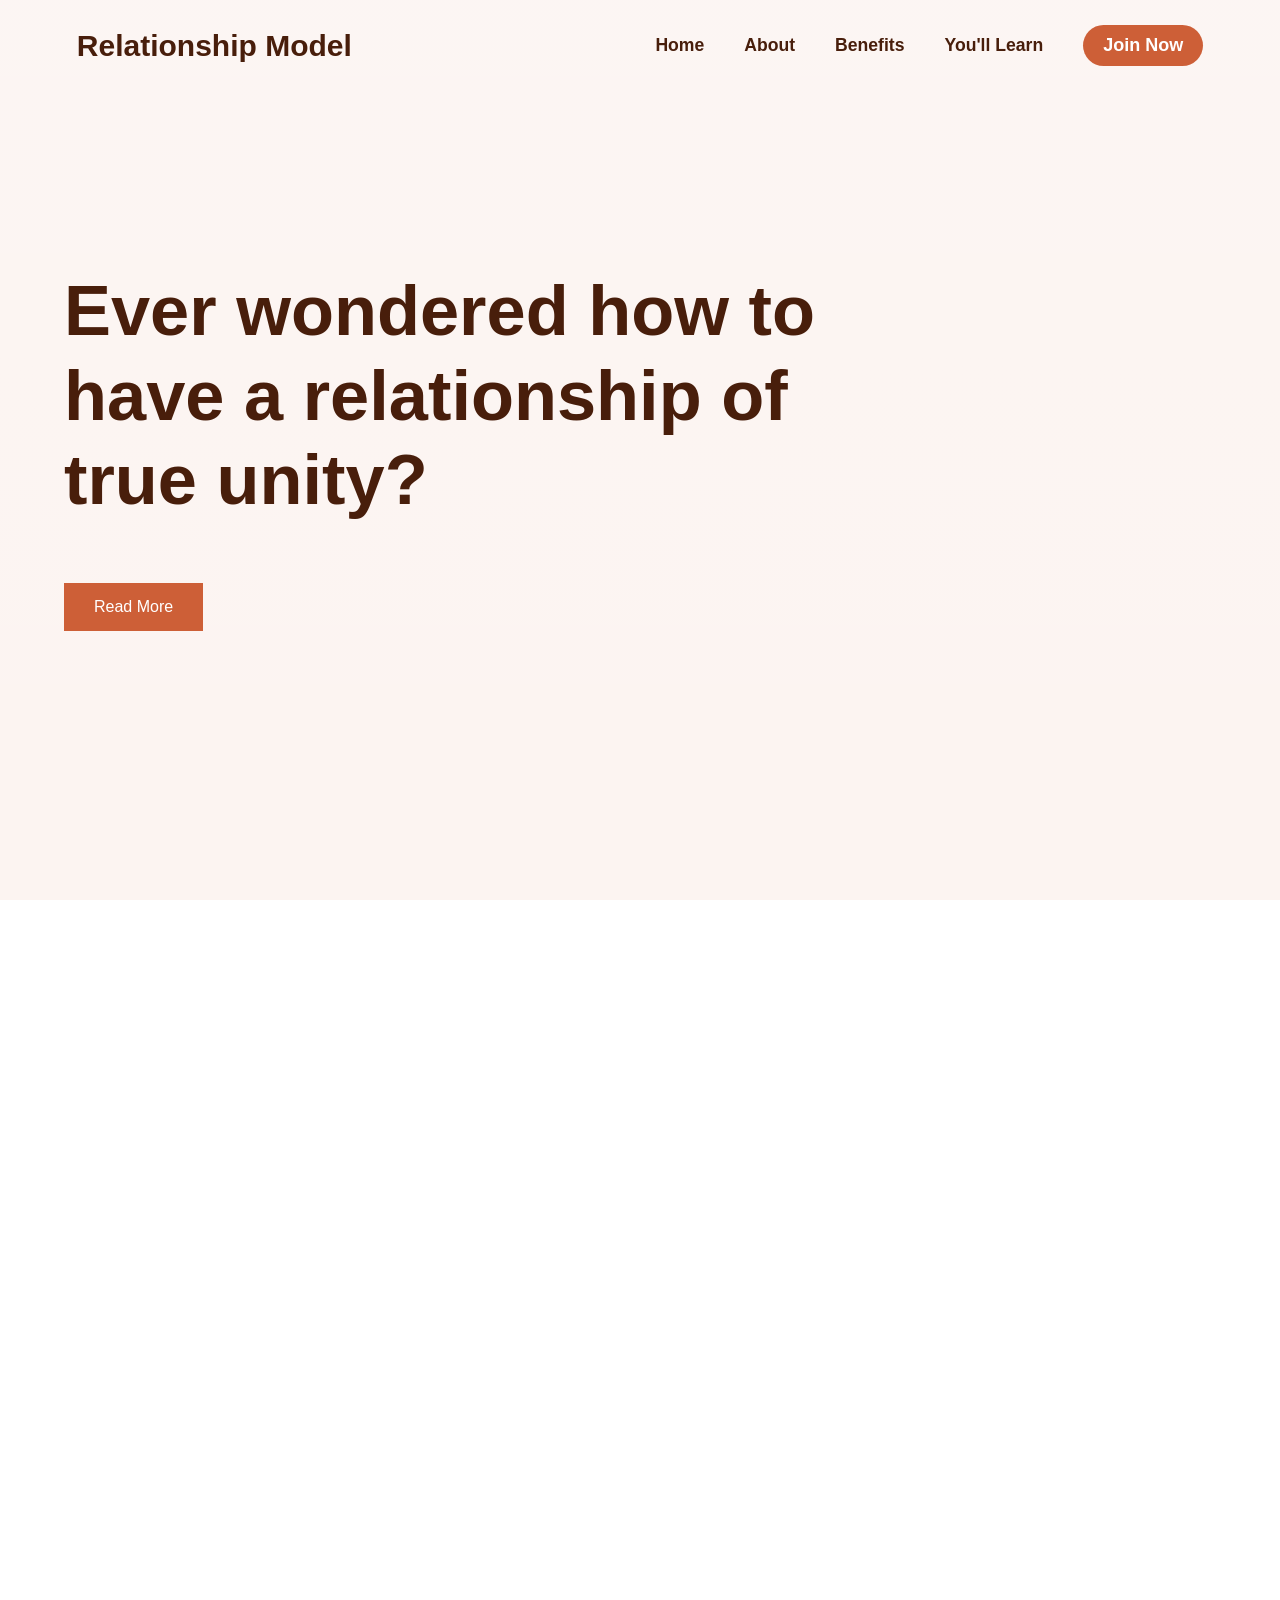
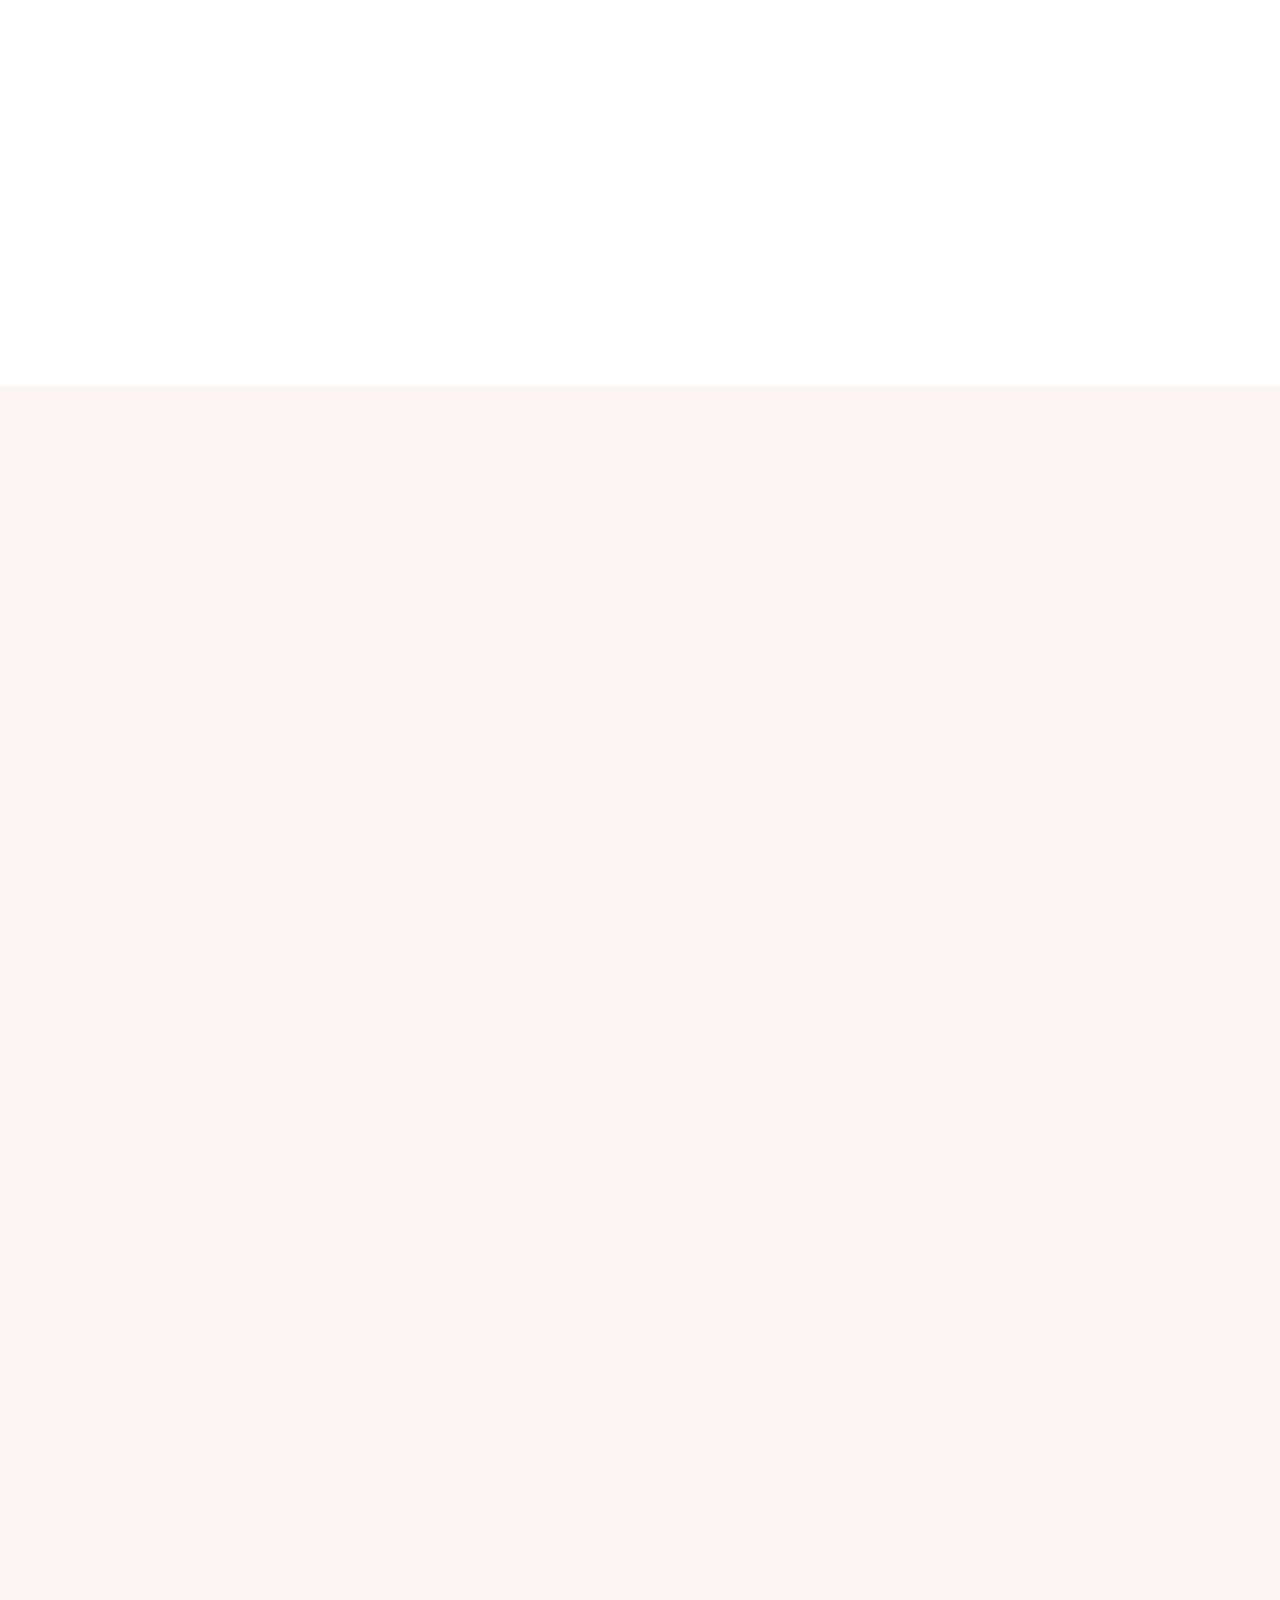
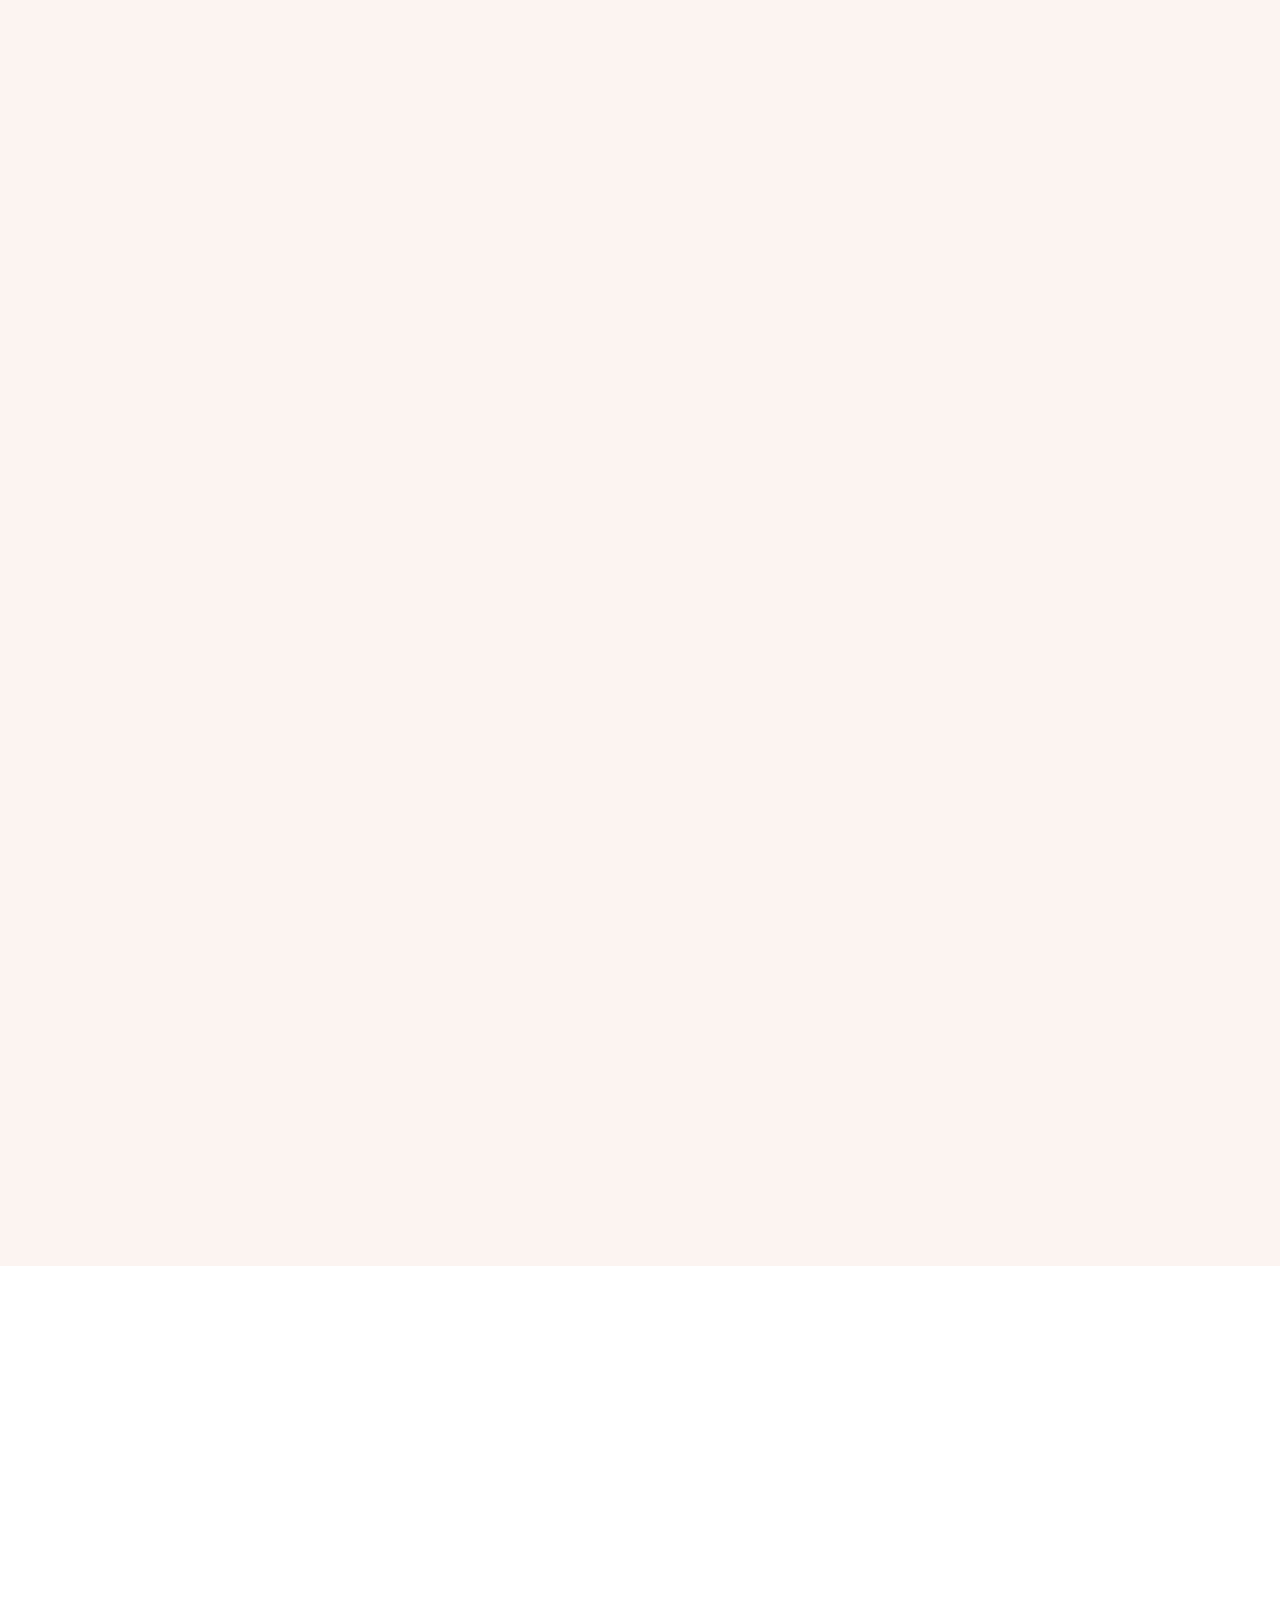
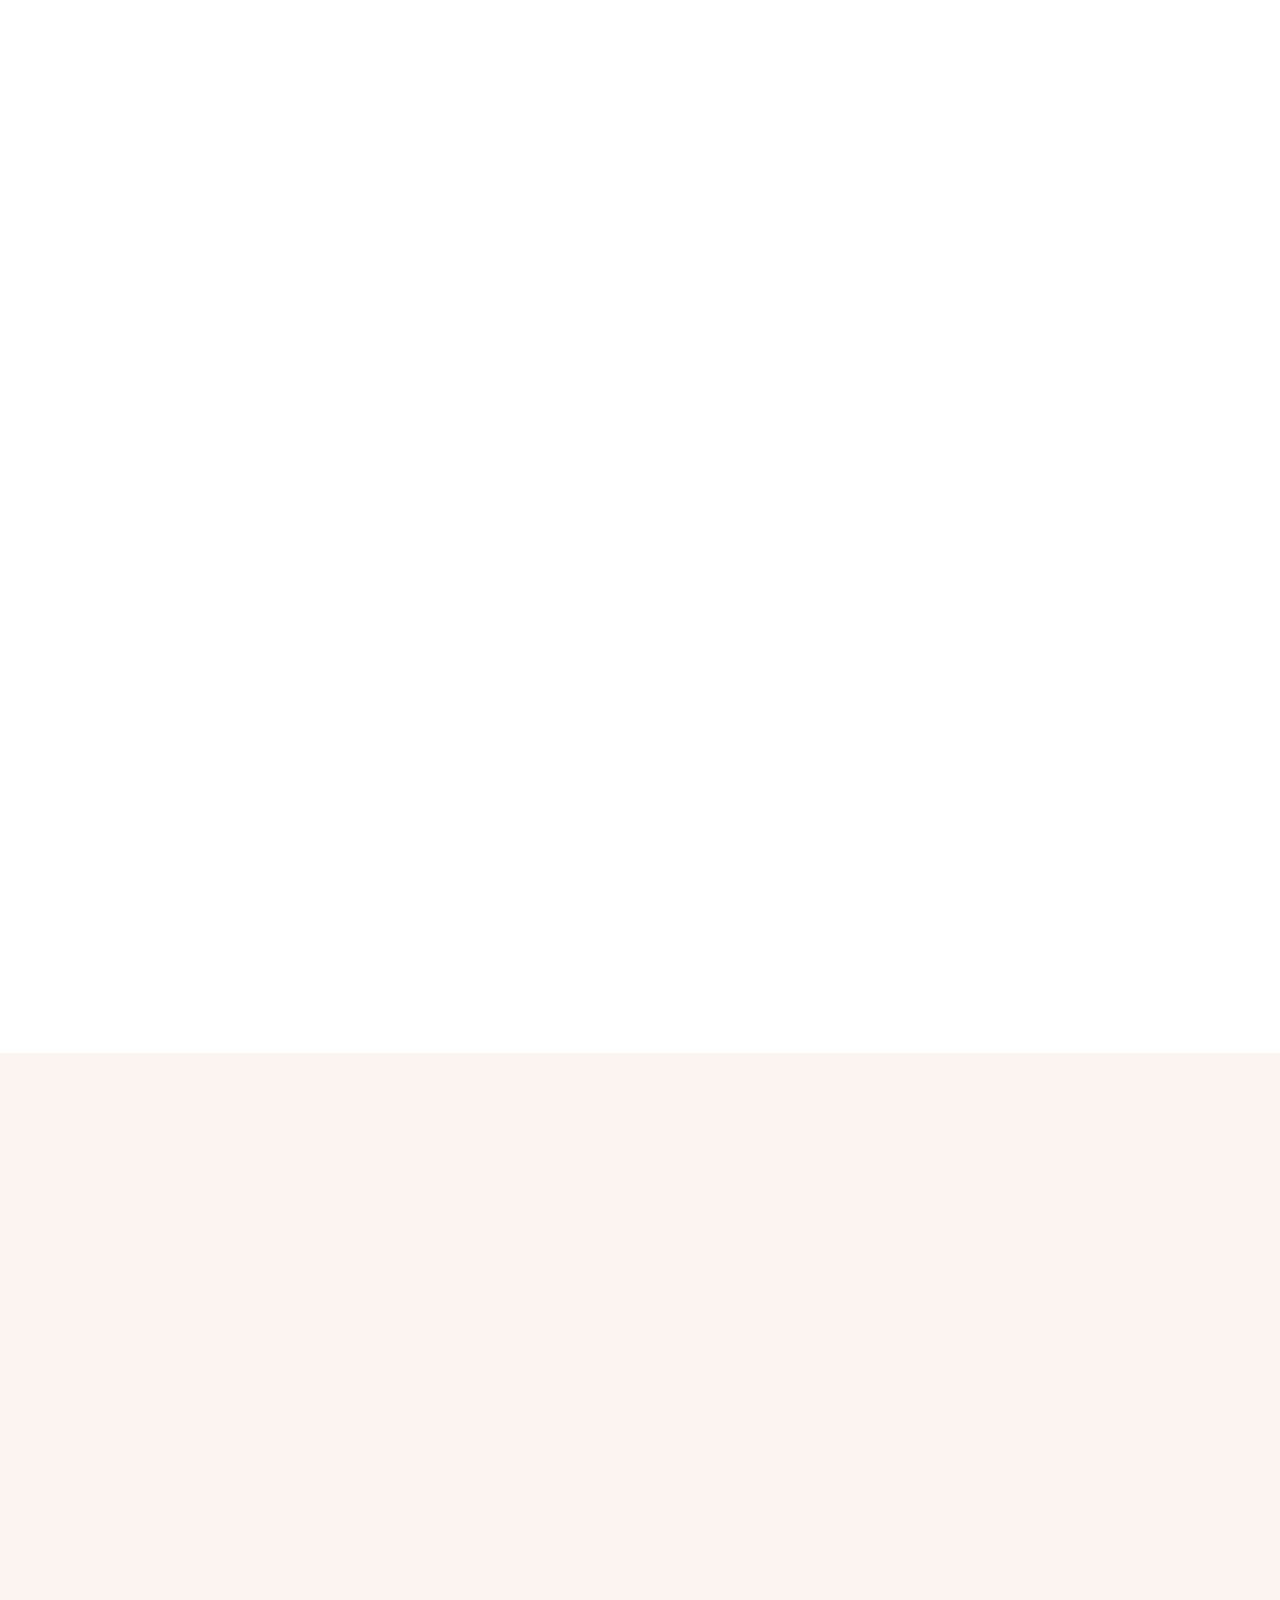
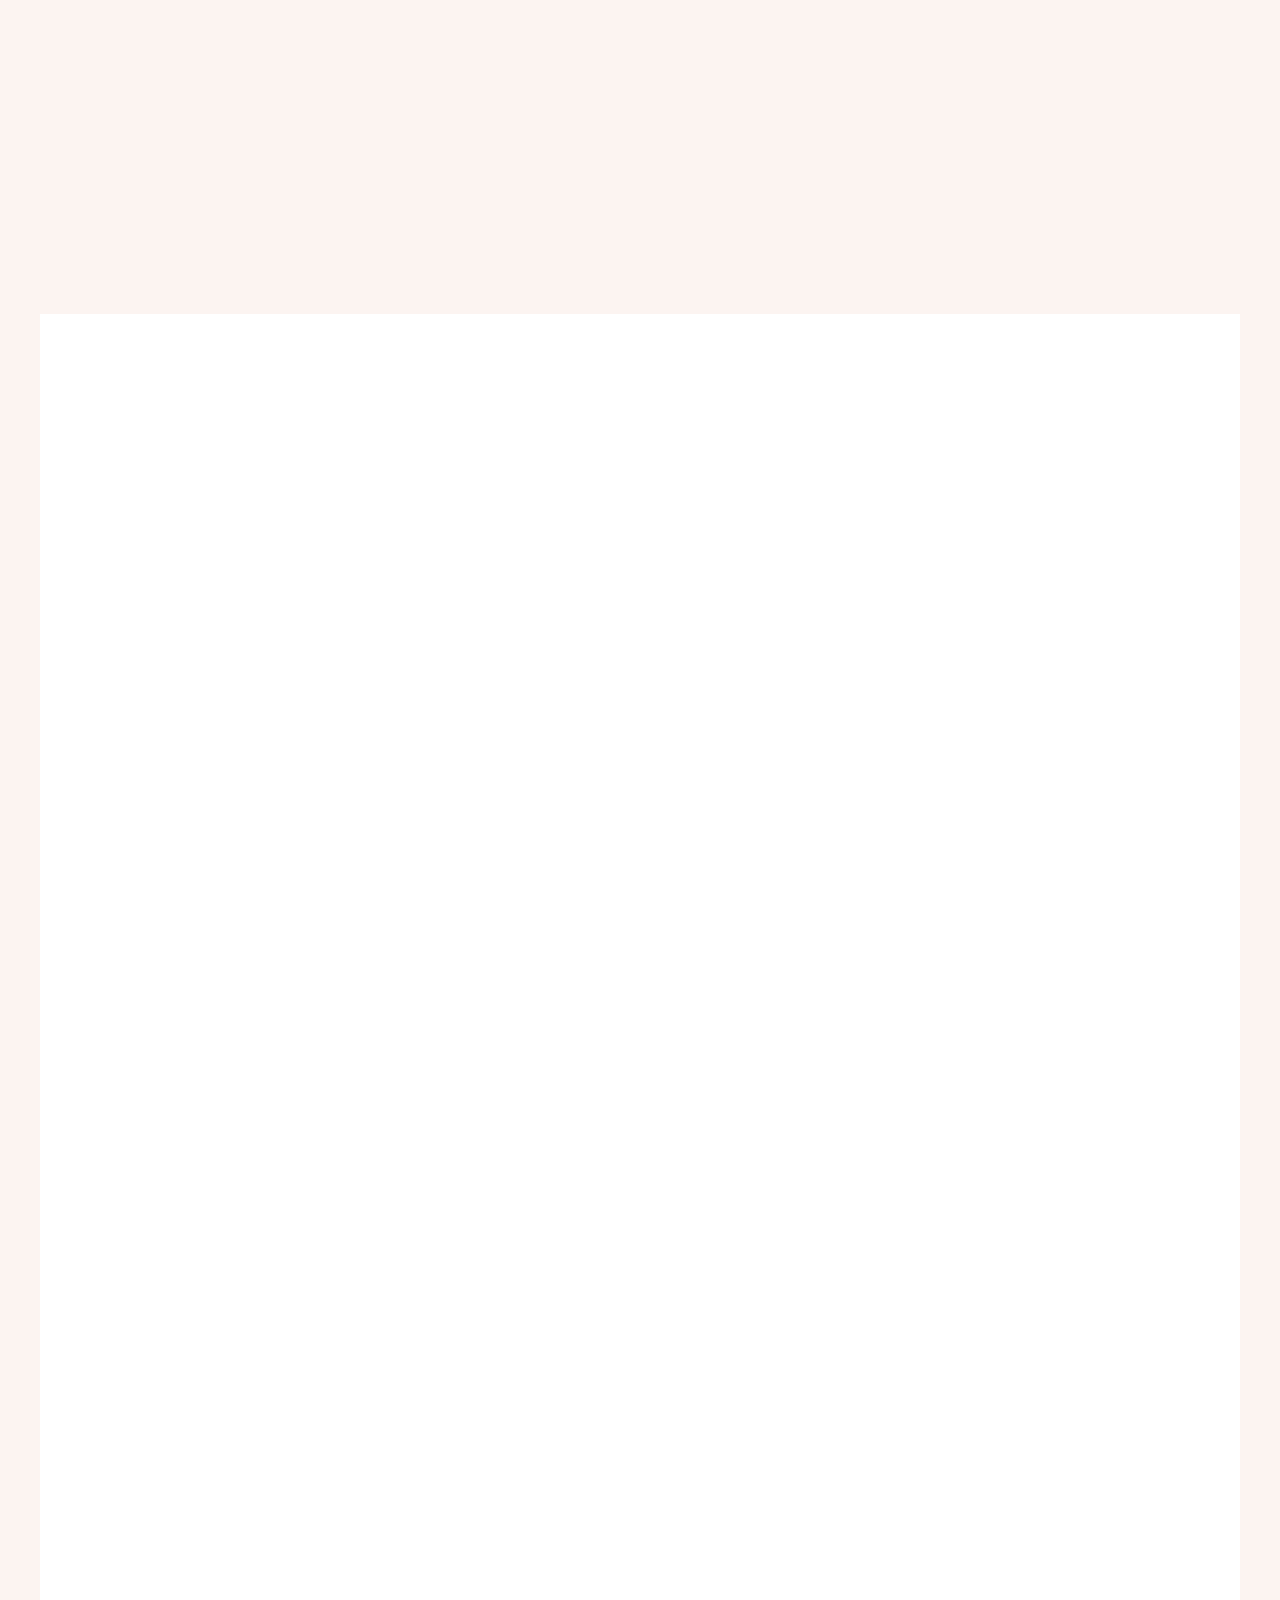
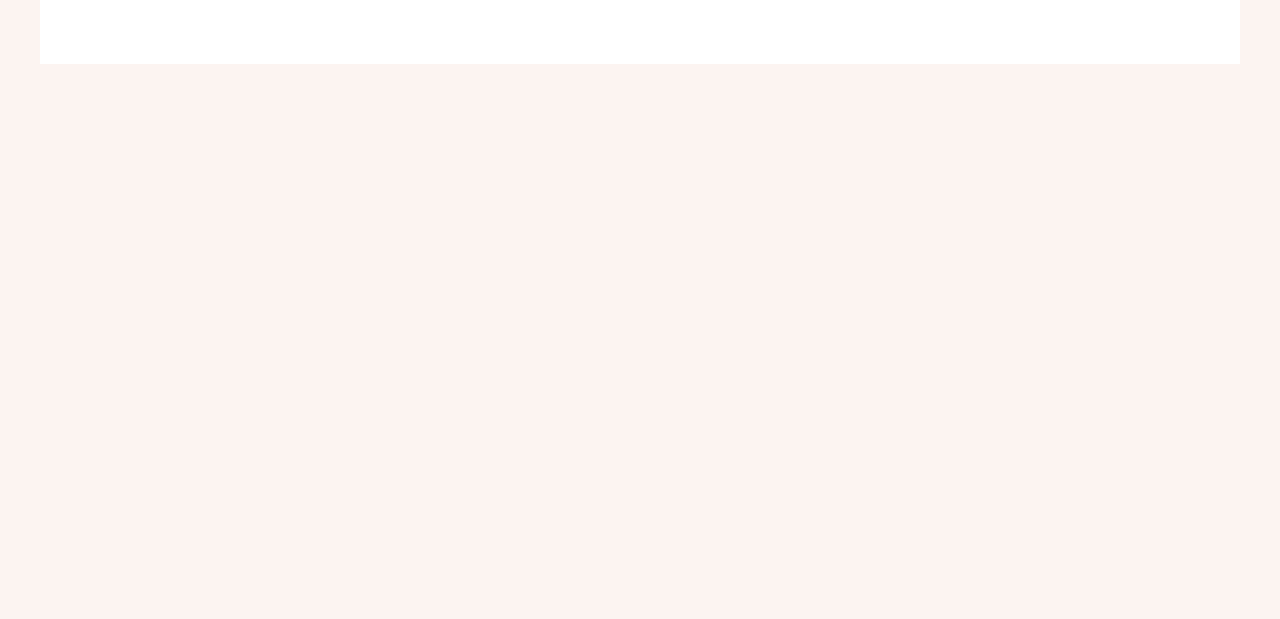
==== commit 4975adb5: "feat: adjust the project structure finalization" ====
--- a/index.html
+++ b/index.html
@@ -24,7 +24,10 @@
       rel="stylesheet"
       href="https://cdnjs.cloudflare.com/ajax/libs/font-awesome/6.4.0/css/all.min.css"
       media="print"
-      onload="this.media='all';this.onload=null;"
+      onload="
+        this.media = 'all';
+        this.onload = null;
+      "
     />
     <noscript>
       <link
@@ -71,43 +74,12 @@
     <section class="hero-header" id="home">
       <div class="hero-container">
         <div class="hero-content">
-          <p class="top-text">Welcome to relationship model</p>
-
-          <h1>
-            Is your relationship in trouble and in need of some serious work?
-          </h1>
-
-          <p id="sub-text" class="sub-text"></p>
-          <span class="cursor"></span>
+          <div>
+            <h1>Ever wondered how to have a relationship of true unity?</h1>
+          </div>
 
           <div class="hero-buttons">
             <a href="#" class="btn-primary">Read More</a>
-
-            <button class="btn-play" id="playBtn">
-              <span></span>
-            </button>
-
-            <span class="play-text">Play Video</span>
-          </div>
-        </div>
-      </div>
-
-      <div class="modal" id="videoModal">
-        <div class="modal-content">
-          <div class="modal-header">
-            <h3>Youtube Video</h3>
-            <button class="close-btn" id="closeModal">&times;</button>
-          </div>
-
-          <div class="modal-body">
-            <iframe
-              id="videoFrame"
-              loading="lazy"
-              src=""
-              allow="autoplay"
-              allowfullscreen
-            >
-            </iframe>
           </div>
         </div>
       </div>
@@ -230,7 +202,11 @@
       </div>
       <div class="relationship-container">
         <div class="center-circle">
-          <img src="images/relationshipmodeltext.jpg" alt="hands holding" loading="lazy" />
+          <img
+            src="images/relationshipmodeltext.jpg"
+            alt="hands holding"
+            loading="lazy"
+          />
         </div>
 
         <div class="card top-left">
@@ -270,13 +246,20 @@
         <div class="blissfully-form">
           <form id="signupForm">
             <div class="form-group">
-              <input type="text" placeholder="Your Name" required />
+              <input type="text" placeholder="Your Name *" required />
             </div>
             <div class="form-group">
-              <input type="email" placeholder="Your Email" required />
+              <input type="email" placeholder="Your Email *" required />
             </div>
             <div class="form-group">
-              <input type="text" placeholder="Contact" required />
+              <input type="text" placeholder="Your Contact" />
+            </div>
+            <div class="form-group">
+              <textarea
+                placeholder="Your Message *"
+                rows="5"
+                required
+              ></textarea>
             </div>
             <button type="submit" class="btn" style="width: 100%">
               SIGN UP NOW TO JOIN OUR NEXT GROUP
@@ -325,12 +308,14 @@
           </p>
         </div>
       </div>
+      <div class="quote-container">
+        <p class="quote-divider">
+          Deep down inside you know this is not always true but it's what you
+          have told yourself…
+        </p>
+      </div>
       <div class="address">
         <div class="content">
-          <p>
-            Deep down inside you know this is not always true but it's what you
-            have told yourself…
-          </p>
           <p>Relationships are supposed to be:</p>
           <ul>
             <li>Beach holidays</li>
@@ -476,70 +461,59 @@
     <!-- This is For You -->
     <section class="section-warm for-you-bg">
       <!-- <div class="container"> -->
-        <h2 class="section-title">
-          Who will benefit the most from The Relationship Model?
-        </h2>
-        <div class="for-you-container">
-          <div>
-            <h3
-              style="
-                margin-bottom: 1.5rem;
-                font-size: 20px;
-                padding-bottom: 20px;
-              "
-            >
-              This is for you. You owe this to yourself.
-            </h3>
-            <ul class="for-you-list yes">
-              <li>Those that believe in investing in themselves</li>
-              <li>Individuals that want to have a great relationship .</li>
-              <li>
-                Individuals that want to own their faults and move forward
-              </li>
-              <li>
-                Those that have been hurt and will not allow it to happen again
-              </li>
-              <li>
-                Those that want to learn about themselves and have fun doing it
-              </li>
-              <li>Those that want to become power couples</li>
-              <li>
-                Couples who work together on this as well as individuals have
-                greatly benefited from The Relationship Model
-              </li>
-            </ul>
-          </div>
-          <div>
-            <h3
-              style="
-                margin-bottom: 1.5rem;
-                font-size: 20px;
-                padding-bottom: 20px;
-                
-              "
-            >
-              Who will not benefit from The Model?:
-            </h3>
-            <ul class="for-you-list no">
-              <li>Those that sweep things under the rug</li>
-              <li>Those that will not take care of themselves</li>
-              <li>
-                Individuals that are always looking to point finger to others.
-              </li>
-              <li>Individuals that play the victim card</li>
-              <li>
-                Narcasissts - this phase is thrown around too much these days
-                but The Relationship Model will show what these narcissists
-                have, in the case of the emperor, that they have “no clothes”
-              </li>
-              <li>
-                Those that think they know everything and will not allow their
-                ego to teach them anything
-              </li>
-              <li>Those who cannot face their own shadow</li>
-            </ul>
-          </div>
-        </div>
+      <h2 class="section-title">
+        Who will benefit the most from The Relationship Model?
+      </h2>
+      <div class="for-you-container">
+        <div>
+          <h3
+            style="margin-bottom: 1.5rem; font-size: 20px; padding-bottom: 20px"
+          >
+            This is for you. You owe this to yourself.
+          </h3>
+          <ul class="for-you-list yes">
+            <li>Those that believe in investing in themselves</li>
+            <li>Individuals that want to have a great relationship .</li>
+            <li>Individuals that want to own their faults and move forward</li>
+            <li>
+              Those that have been hurt and will not allow it to happen again
+            </li>
+            <li>
+              Those that want to learn about themselves and have fun doing it
+            </li>
+            <li>Those that want to become power couples</li>
+            <li>
+              Couples who work together on this as well as individuals have
+              greatly benefited from The Relationship Model
+            </li>
+          </ul>
+        </div>
+        <div>
+          <h3
+            style="margin-bottom: 1.5rem; font-size: 20px; padding-bottom: 20px"
+          >
+            Who will not benefit from The Model?:
+          </h3>
+          <ul class="for-you-list no">
+            <li>Those that sweep things under the rug</li>
+            <li>Those that will not take care of themselves</li>
+            <li>
+              Individuals that are always looking to point finger to others.
+            </li>
+            <li>Individuals that play the victim card</li>
+            <li>
+              Narcasissts - this phase is thrown around too much these days but
+              The Relationship Model will show what these narcissists have, in
+              the case of the emperor, that they have “no clothes”
+            </li>
+            <li>
+              Those that think they know everything and will not allow their ego
+              to teach them anything
+            </li>
+            <li>Those who cannot face their own shadow</li>
+          </ul>
+        </div>
+      </div>
       <!-- </div> -->
     </section>
 
--- a/css/style.css
+++ b/css/style.css
@@ -50,10 +50,6 @@
   transition: all 0.3s ease;
 }
 
-/* Prevent layout shift during animations */
-.modal {
-  will-change: opacity, visibility;
-}
 
 /* General */
 .container {
@@ -296,6 +292,10 @@
   width: 90%;
   max-width: 1200px;
   margin: auto;
+  display: flex;
+  align-items: center;
+  /* justify-content: center; */
+  min-height: 100%;
 }
 
 /* Hero Section */
@@ -304,39 +304,35 @@
     var(--bs-gradient),
     url("https://images.pexels.com/photos/7273304/pexels-photo-7273304.jpeg");
   background-size: cover;
-  background-position: center;
+  background-position: center center;
   background-repeat: no-repeat;
-  padding: 100px 20px;
+  padding: 40px 20px;
   color: #000;
-  min-height: 100vh;
+  min-height: 85vh;
+  display: flex;
+  align-items: center;
 }
 
 /* Text Alignment */
 .hero-content {
   max-width: 700px;
-}
-
-/* Small heading */
-.hero-content p.top-text {
-  font-size: 20px;
-  color: var(--color-sec-brown);
-  margin-bottom: 15px;
-  font-weight: 500;
-}
+  display: flex;
+  flex-direction: column;
+  justify-content: center;
+  /* align-items: center; */
+  /* text-align: center; */
+  /* gap: 1.5rem; */
+}
+
 
 /* Main heading */
 .hero-content h1 {
-  font-size: 70px;
+  /* font-size: 70px; */
   font-weight: bold;
   margin-bottom: 20px;
   color: var(--color-dark-brown);
 }
 
-/* Sub text */
-.hero-content p.sub-text {
-  font-size: 20px;
-  color: var(--color-dark-brown);
-}
 
 /* Buttons section */
 .hero-buttons {
@@ -355,127 +351,6 @@
   text-decoration: none;
   margin-right: 20px;
   transition: 0.3s;
-}
-
-/* Play button */
-.btn-play {
-  position: relative;
-  width: 26px;
-  height: 26px;
-  padding: 18px 20px 20px 18px;
-  border: none;
-  cursor: pointer;
-  background: var(--color-sec-brown);
-}
-
-/* Triangle inside play button */
-.btn-play::before {
-  content: "";
-  position: absolute;
-  left: 50%;
-  top: 50%;
-  width: 60px;
-  height: 60px;
-  transform: translate(-50%, -50%);
-  background: var(--color-sec-brown);
-  animation: pulse-border 1500ms ease-out infinite;
-}
-
-.btn-play:after {
-  content: "";
-  position: absolute;
-  left: 50%;
-  top: 50%;
-  width: 60px;
-  height: 60px;
-  transform: translate(-50%, -50%);
-  background: var(--color-sec-brown);
-}
-
-.btn-play span {
-  position: absolute;
-  left: 50%;
-  top: 50%;
-  transform: translate(-50%, -50%);
-  z-index: 3;
-  display: block;
-  width: 0;
-  height: 0;
-  border-left: 16px solid var(--rm-white);
-  border-top: 11px solid transparent;
-  border-bottom: 11px solid transparent;
-}
-
-.btn-play.playing span {
-  display: none;
-}
-
-/* Play text */
-.play-text {
-  margin-left: 15px;
-  font-size: 18px;
-  color: var(--color-dark-brown);
-  font-weight: bold;
-}
-
-@keyframes pulse-border {
-  0% {
-    transform: translate(-50%, -50%) scale(1);
-    opacity: 1;
-  }
-  100% {
-    transform: translate(-50%, -50%) scale(2);
-    opacity: 0;
-  }
-}
-
-/* Modal */
-.modal {
-  display: none;
-  position: fixed;
-  inset: 0;
-  background: rgba(0, 0, 0, 0.8);
-  justify-content: center;
-  align-items: center;
-  z-index: 10000;
-}
-
-.modal-content {
-  width: 90%;
-  max-width: 800px;
-  background: #000;
-  max-height: 80vh;
-  overflow: hidden;
-}
-
-.modal-header {
-  display: flex;
-  justify-content: space-between;
-  padding: 10px;
-  color: white;
-}
-
-.close-btn {
-  background: none;
-  border: none;
-  color: var(--rm-white);
-  font-size: 25px;
-  cursor: pointer;
-}
-
-.modal-body {
-  position: relative;
-  padding-bottom: 56.25%; /* 16:9 aspect ratio */
-  height: 0;
-}
-
-.modal-body iframe {
-  position: absolute;
-  top: 0;
-  left: 0;
-  width: 100%;
-  height: 100%;
-  border: none;
 }
 
 /* About the Program */
@@ -693,6 +568,8 @@
 .addressing-fears {
   width: 100%;
   margin: 20px auto;
+  display: flex;
+  flex-direction: column;
 }
 
 .address {
@@ -751,6 +628,36 @@
   font-size: 1.6rem;
   font-weight: bold;
   color: var(--rm-white);
+}
+
+.quote-divider {
+  background: rgba(255, 255, 255, 0.95);
+  border-left: 4px solid var(--color-sec-brown);
+  padding: 18px 22px 18px 45px;
+  border-radius: 14px;
+  color: var(--color-dark-brown);
+  font-style: italic;
+  /* box-shadow: 0 2px 4px rgba(0, 0, 0, 0.08); */
+  margin: 0 0 1rem;
+  position: relative;
+  text-align: center;
+}
+
+.quote-divider::before {
+  content: "“";
+  font-size: 3rem;
+  line-height: 1;
+  position: absolute;
+  left: 18px;
+  top: 12px;
+  color: var(--color-dark-brown)
+}
+
+.quote-container {
+  flex: 1;
+  display: flex;
+  align-items: center;
+  justify-content: center;
 }
 
 /* LIST STYLE */
@@ -931,7 +838,7 @@
 .for-you-bg {
   background:
     linear-gradient(135deg, var(--ivory) 0%, rgba(232, 221, 216, 0.7) 100%),
-    url("../images/for-you-bg.png") no-repeat center;
+    url("../images/benefit_bg.png") no-repeat center;
   background-size: cover;
 }
 .for-you-container {
@@ -1048,7 +955,6 @@
 .nav-header,
 .btn,
 .btn-primary,
-.btn-play,
 .card,
 .design-card,
 .vision-card {
@@ -1068,10 +974,6 @@
   contain: content;
 }
 
-/* Optimize modal rendering */
-.modal {
-  contain: layout style paint;
-}
 
 /* =========================================
    END PERFORMANCE OPTIMIZATIONS
@@ -1099,26 +1001,25 @@
 
   /* Hero Section */
   .hero-header {
-    padding: 120px 1rem 60px;
-    min-height: auto;
+    padding: 35px 1rem;
+    min-height: 65vh;
+  }
+
+  .hero-container {
+    min-height: 100%;
   }
 
   .hero-content {
     max-width: 100%;
-  }
-
-  .hero-content p.top-text {
-    font-size: 0.9rem;
-  }
+    padding-top: 0;
+  }
+
 
   .hero-content h1 {
     font-size: 2rem;
     line-height: 1.3;
   }
 
-  .hero-content p.sub-text {
-    font-size: 1rem;
-  }
 
   .hero-buttons {
     gap: 1rem;
@@ -1127,27 +1028,6 @@
   .btn-primary {
     padding: 0.75rem 1.5rem;
     font-size: 0.9rem;
-  }
-
-  .play-text {
-    font-size: 0.9rem;
-    margin-left: 0.5rem;
-  }
-
-  .btn-play::before,
-  .btn-play:after {
-    width: 45px;
-    height: 45px;
-  }
-
-  .btn-play span {
-    border-left: 12px solid var(--rm-white);
-    border-top: 8px solid transparent;
-    border-bottom: 8px solid transparent;
-  }
-
-  .modal{
-    top: -50px;
   }
 
   /* Navigation */
@@ -1444,26 +1324,6 @@
     padding-top: 1rem;
   }
 
-  /* Modal Responsive */
-  .modal-content {
-    width: 95%;
-    max-height: 90vh;
-  }
-
-  .modal-body {
-    position: relative;
-    padding-bottom: 56.25%; /* 16:9 aspect ratio */
-    height: 0;
-  }
-
-  .modal-body iframe {
-    position: absolute;
-    top: 0;
-    left: 0;
-    width: 100%;
-    height: 100%;
-  }
-
   /* Button General */
   .btn {
     padding: 0.75rem 1.5rem;
@@ -1485,31 +1345,25 @@
 
 
   .hero-container {
-    height: 40vh;
+    height: auto;
   }
   /* Hero Section */
   .hero-header {
-    padding: 120px 2rem 60px;
+    padding: 45px 2rem 45px;
     min-height: 70vh;
     background-size: cover;
-    background-position: center;
+    background-position: center center;
   }
 
   .hero-content{
     justify-content: center;
+    padding-top: 0;
   }
 
   .hero-content h1 {
     font-size: 2.5rem;
   }
 
-  .hero-content p.top-text {
-    font-size: 1.2rem;
-  }
-
-  .hero-content p.sub-text {
-    font-size: 1.3rem;
-  }
 
   .hero-buttons {
     gap: 1.5rem;
@@ -1545,27 +1399,6 @@
   /* Hide toggle button on tablet and larger */
   .nav-toggle {
     display: none;
-  }
-
-  /* Modal Responsive */
-  .modal-content {
-    width: 90%;
-    max-width: 700px;
-    max-height: 80vh;
-  }
-
-  .modal-body {
-    position: relative;
-    padding-bottom: 56.25%; /* 16:9 aspect ratio */
-    height: 0;
-  }
-
-  .modal-body iframe {
-    position: absolute;
-    top: 0;
-    left: 0;
-    width: 100%;
-    height: 100%;
   }
 
   /* About Program */
@@ -1724,10 +1557,9 @@
   }
 
   .hero-container {
-    height: 300px;
+    padding-top: 2rem;
   }
   .hero-header {
-    min-height: 400px;
     overflow: visible;
   }
 
@@ -1747,27 +1579,6 @@
     display: none;
   }
 
-  /* Modal Responsive */
-  .modal-content {
-    width: 85%;
-    max-width: 800px;
-    max-height: 75vh;
-  }
-
-  .modal-body {
-    position: relative;
-    padding-bottom: 56.25%; /* 16:9 aspect ratio */
-    height: 0;
-  }
-
-  .modal-body iframe {
-    position: absolute;
-    top: 0;
-    left: 0;
-    width: 100%;
-    height: 100%;
-  }
-
   /* About Program */
   .about-program {
     gap: 3rem;
@@ -1829,27 +1640,6 @@
 
   .blissfully-signup .blissfully-form {
     width: 100%;
-  }
-
-  /* Modal Responsive */
-  .modal-content {
-    width: 80%;
-    max-width: 900px;
-    max-height: 70vh;
-  }
-
-  .modal-body {
-    position: relative;
-    padding-bottom: 56.25%; /* 16:9 aspect ratio */
-    height: 0;
-  }
-
-  .modal-body iframe {
-    position: absolute;
-    top: 0;
-    left: 0;
-    width: 100%;
-    height: 100%;
   }
 
   /* Addressing Fears */
@@ -1904,23 +1694,19 @@
   /* Hero Section */
   .hero-header {
     min-height: 100vh;
+    padding: 0;
+    margin: 0;
   }
 
   .hero-content {
     max-width: 800px;
+    padding-top: 0;
   }
 
   .hero-content h1 {
-    font-size: 5rem;
-  }
-
-  .hero-content p.top-text {
-    font-size: 1.2rem;
-  }
-
-  .hero-content p.sub-text {
-    font-size: 1.3rem;
-  }
+    font-size: 4.4rem;
+  }
+
 
   /* Navigation */
   .header-nav-links {
@@ -1974,27 +1760,6 @@
     width: 1000px;
   }
 
-  /* Modal Responsive */
-  .modal-content {
-    width: 75%;
-    max-width: 1000px;
-    max-height: 65vh;
-  }
-
-  .modal-body {
-    position: relative;
-    padding-bottom: 56.25%; /* 16:9 aspect ratio */
-    height: 0;
-  }
-
-  .modal-body iframe {
-    position: absolute;
-    top: 0;
-    left: 0;
-    width: 100%;
-    height: 100%;
-  }
-
   /* Addressing Fears */
   .addressing-fears {
     max-width: 1200px;
@@ -2044,20 +1809,19 @@
 @media (min-width: 1400px) {
   .container {
     max-width: 1320px;
-  }
+
+  }
+
 
   .hero-content {
     max-width: 900px;
   }
 
   .hero-content h1 {
-    font-size: 6rem;
+    font-size: 5rem;
     /* line-height: 2; */
   }
 
-  .hero-content p.sub-text {
-    font-size: 3rem;
-  }
 
   .relationship-container {
     max-width: 1300px;
@@ -2150,7 +1914,6 @@
   .btn,
   .hero-buttons,
   .blissfully-form,
-  .modal,
   .header-nav {
     display: none;
   }
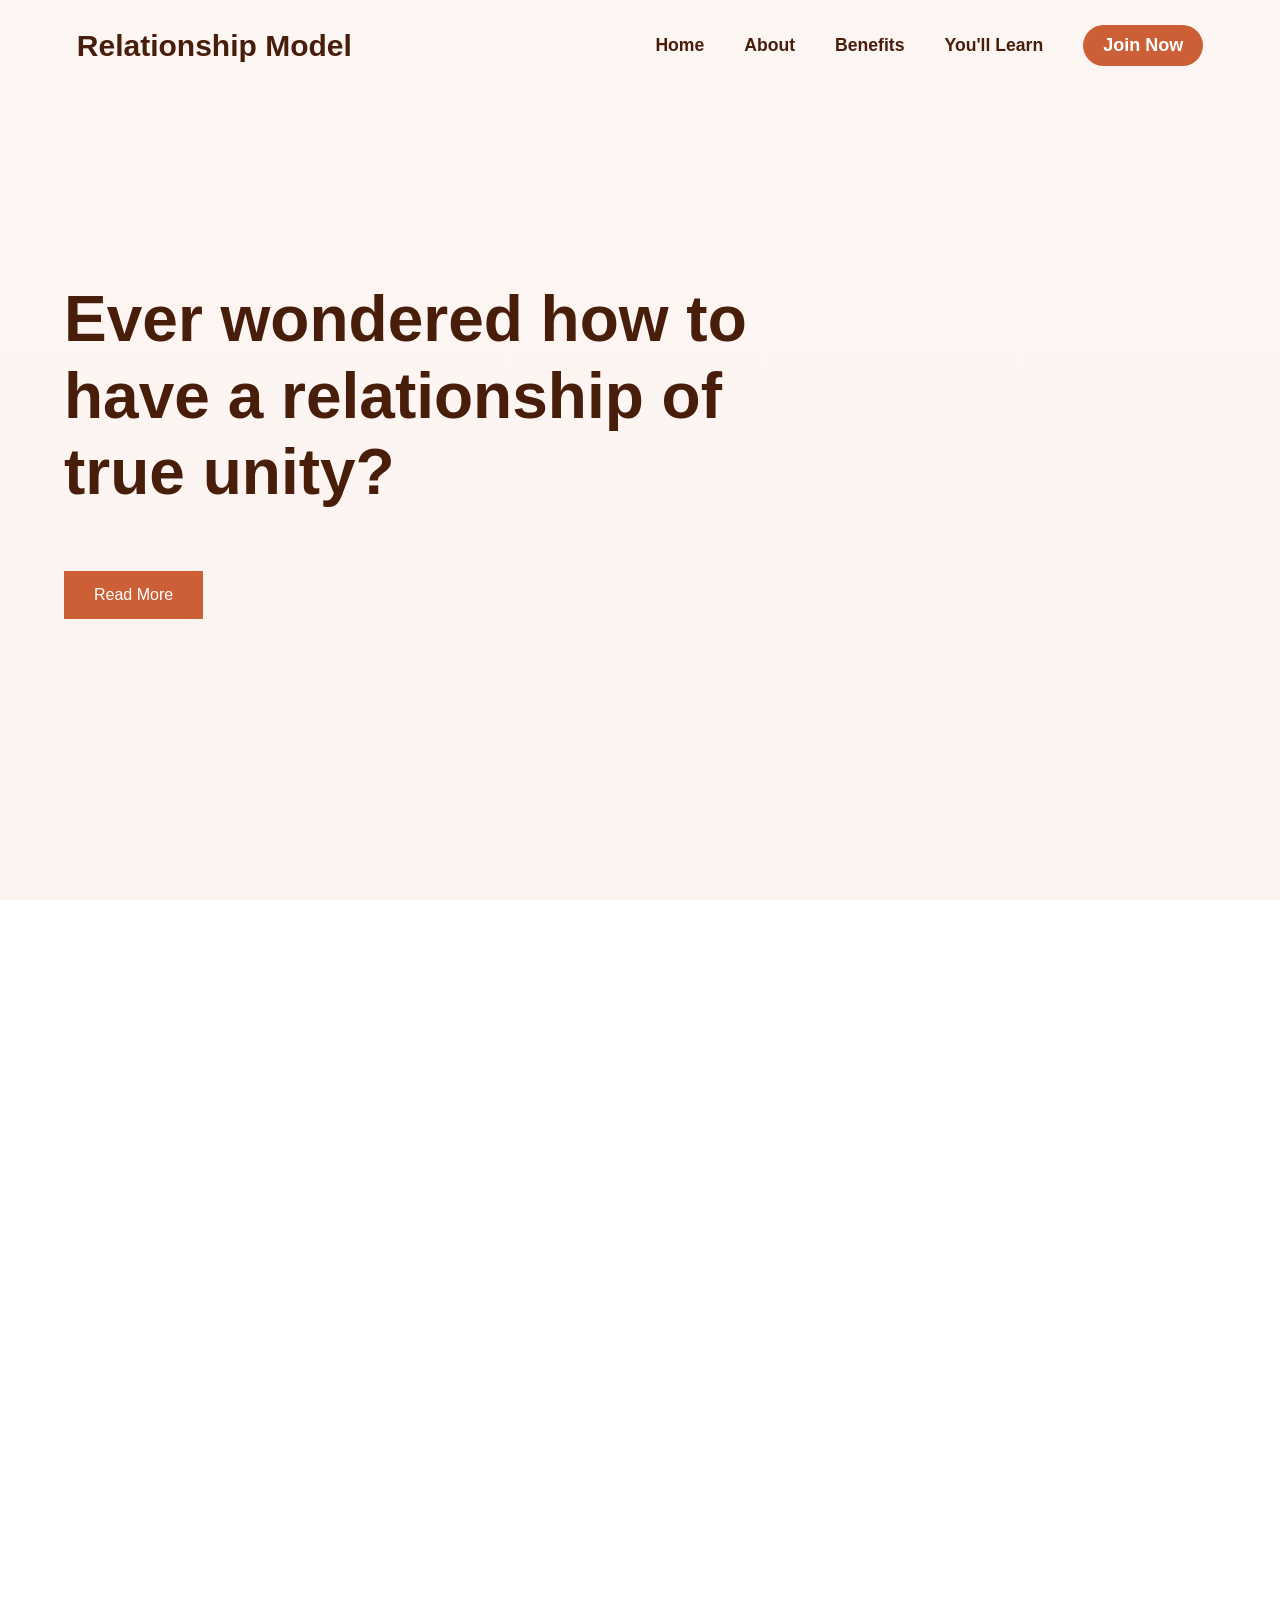
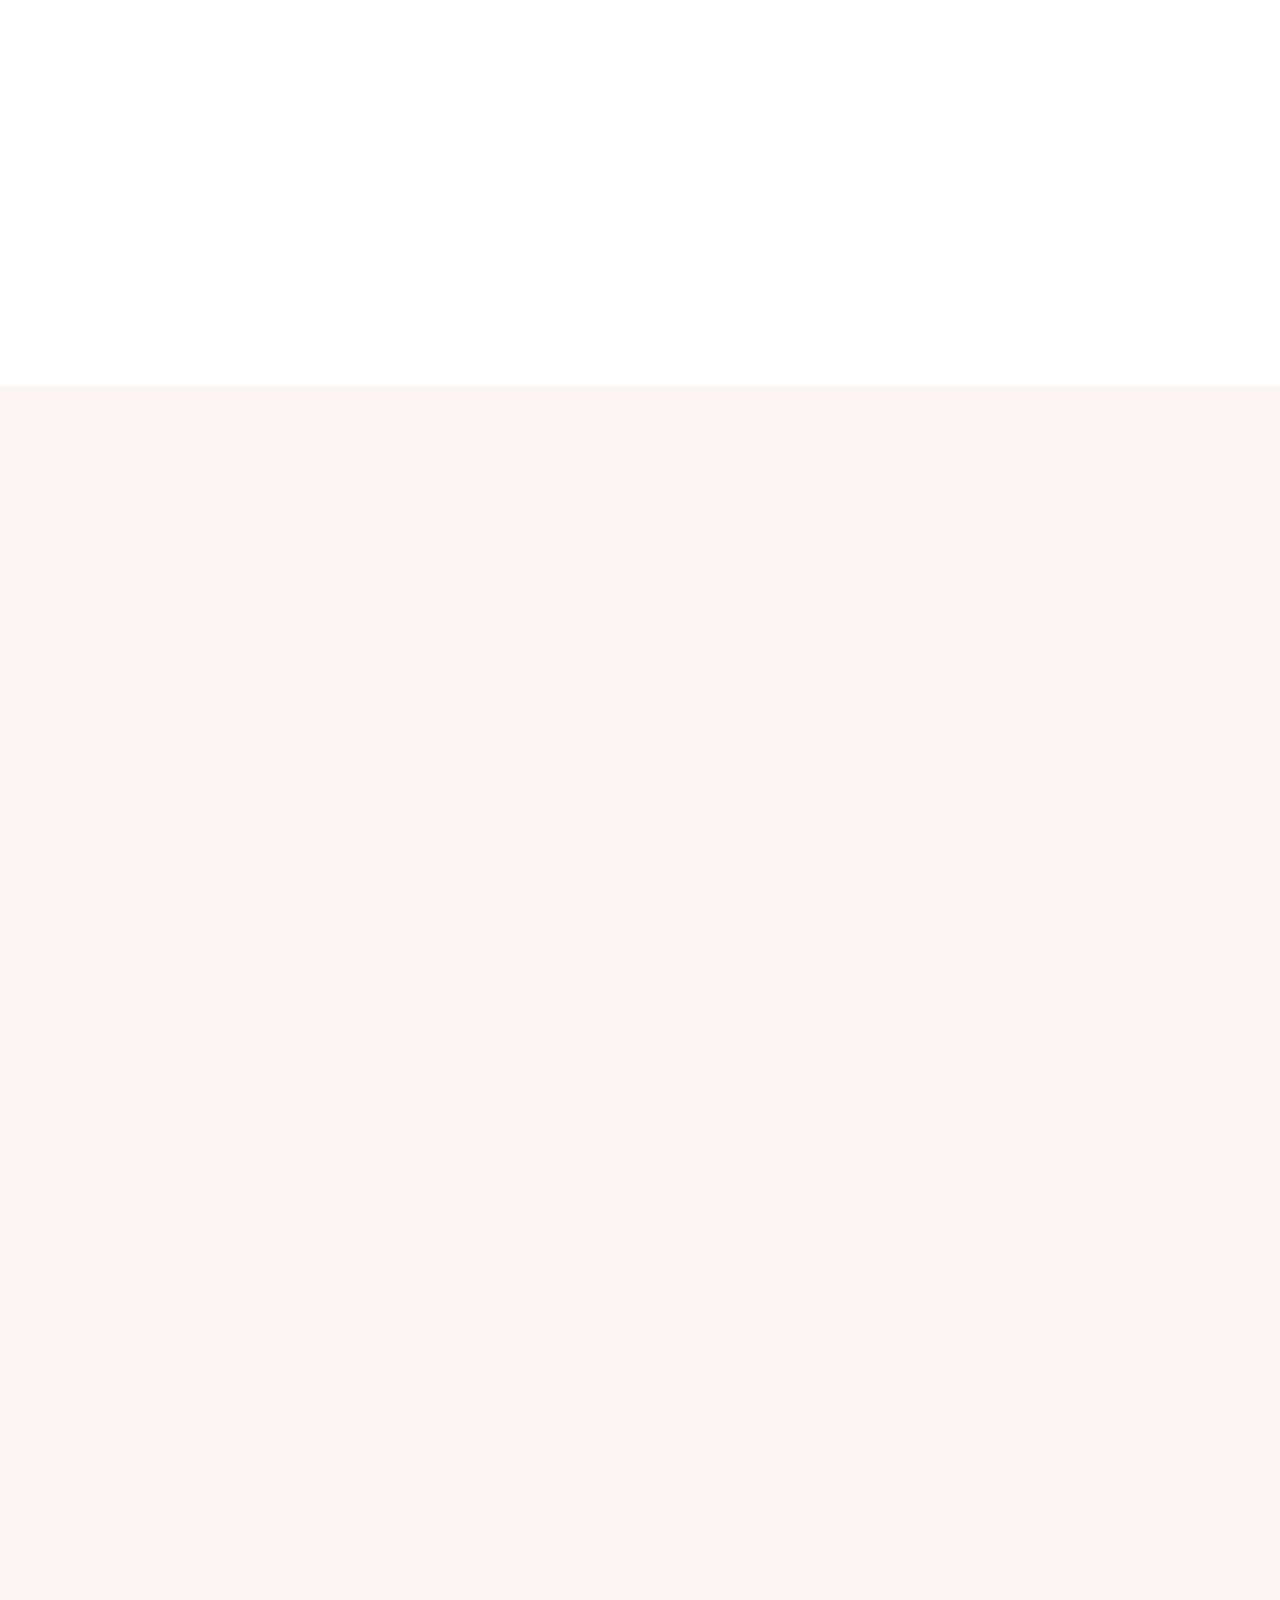
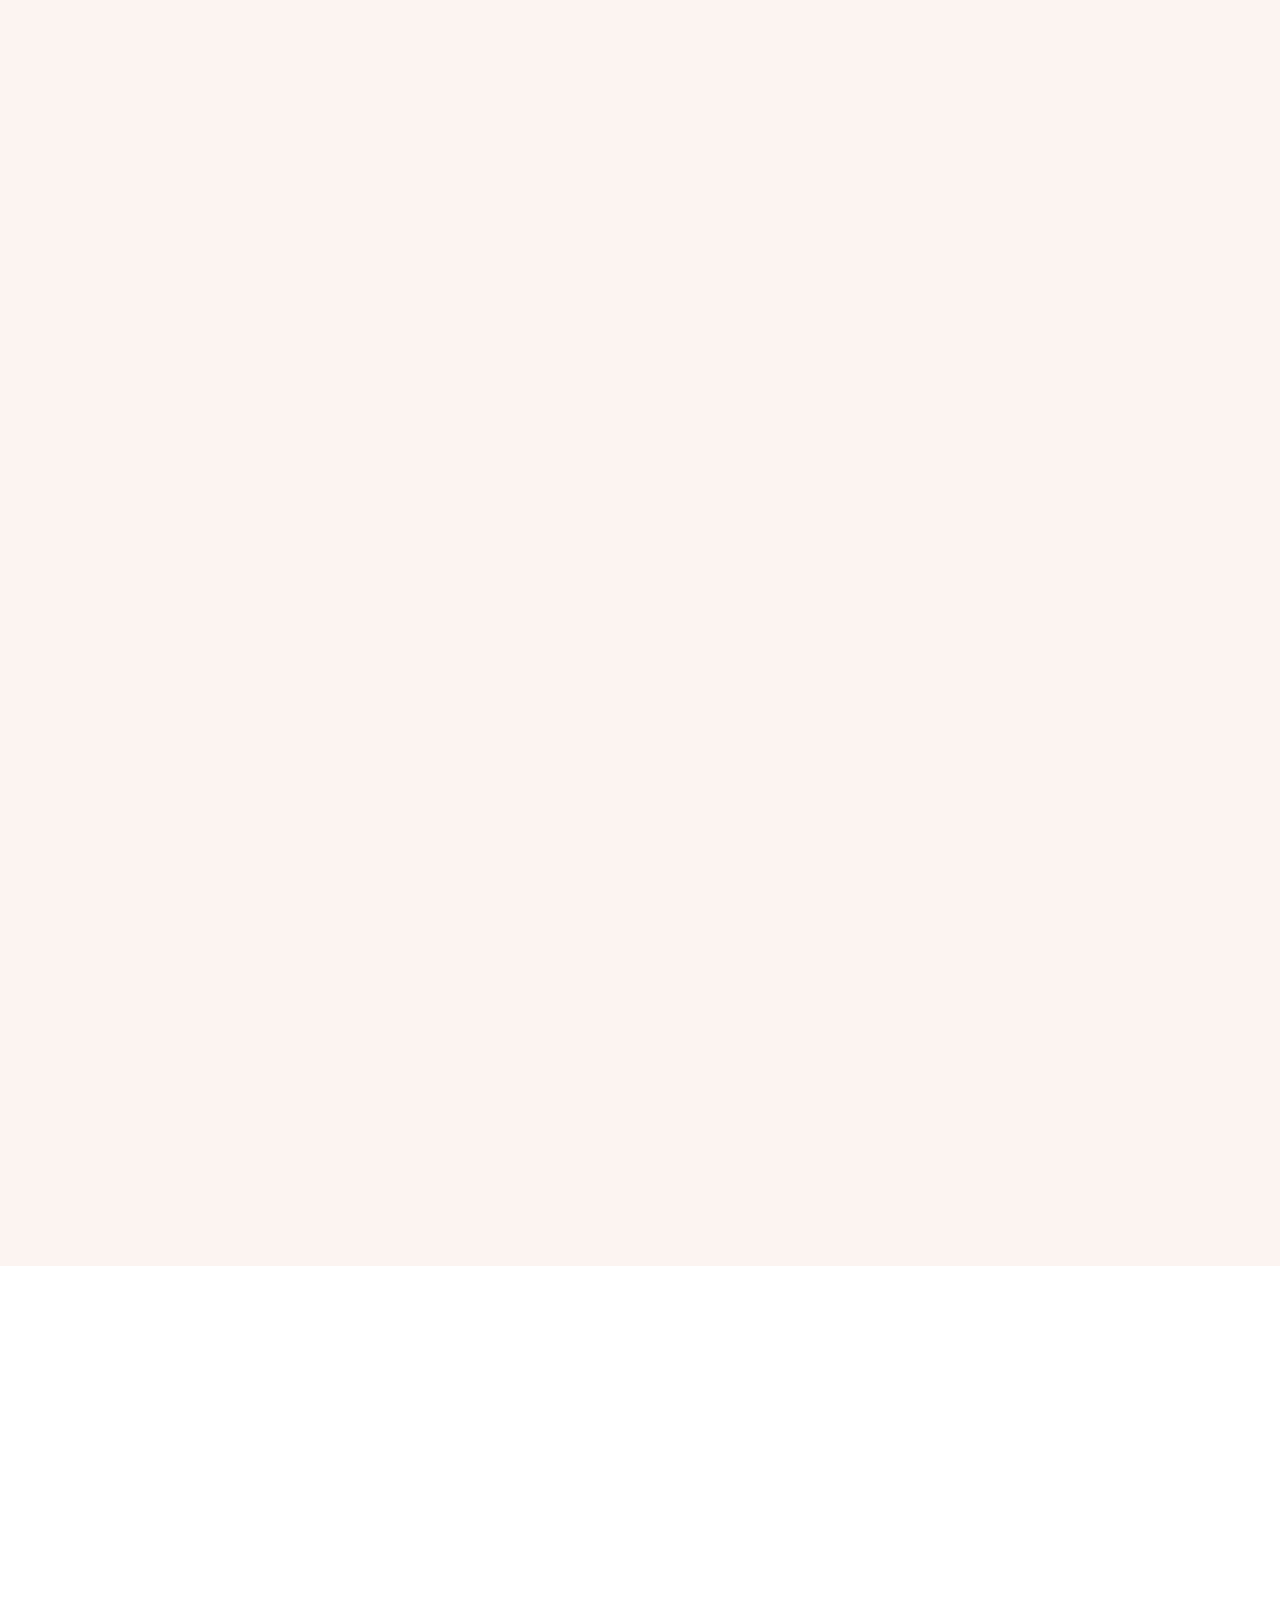
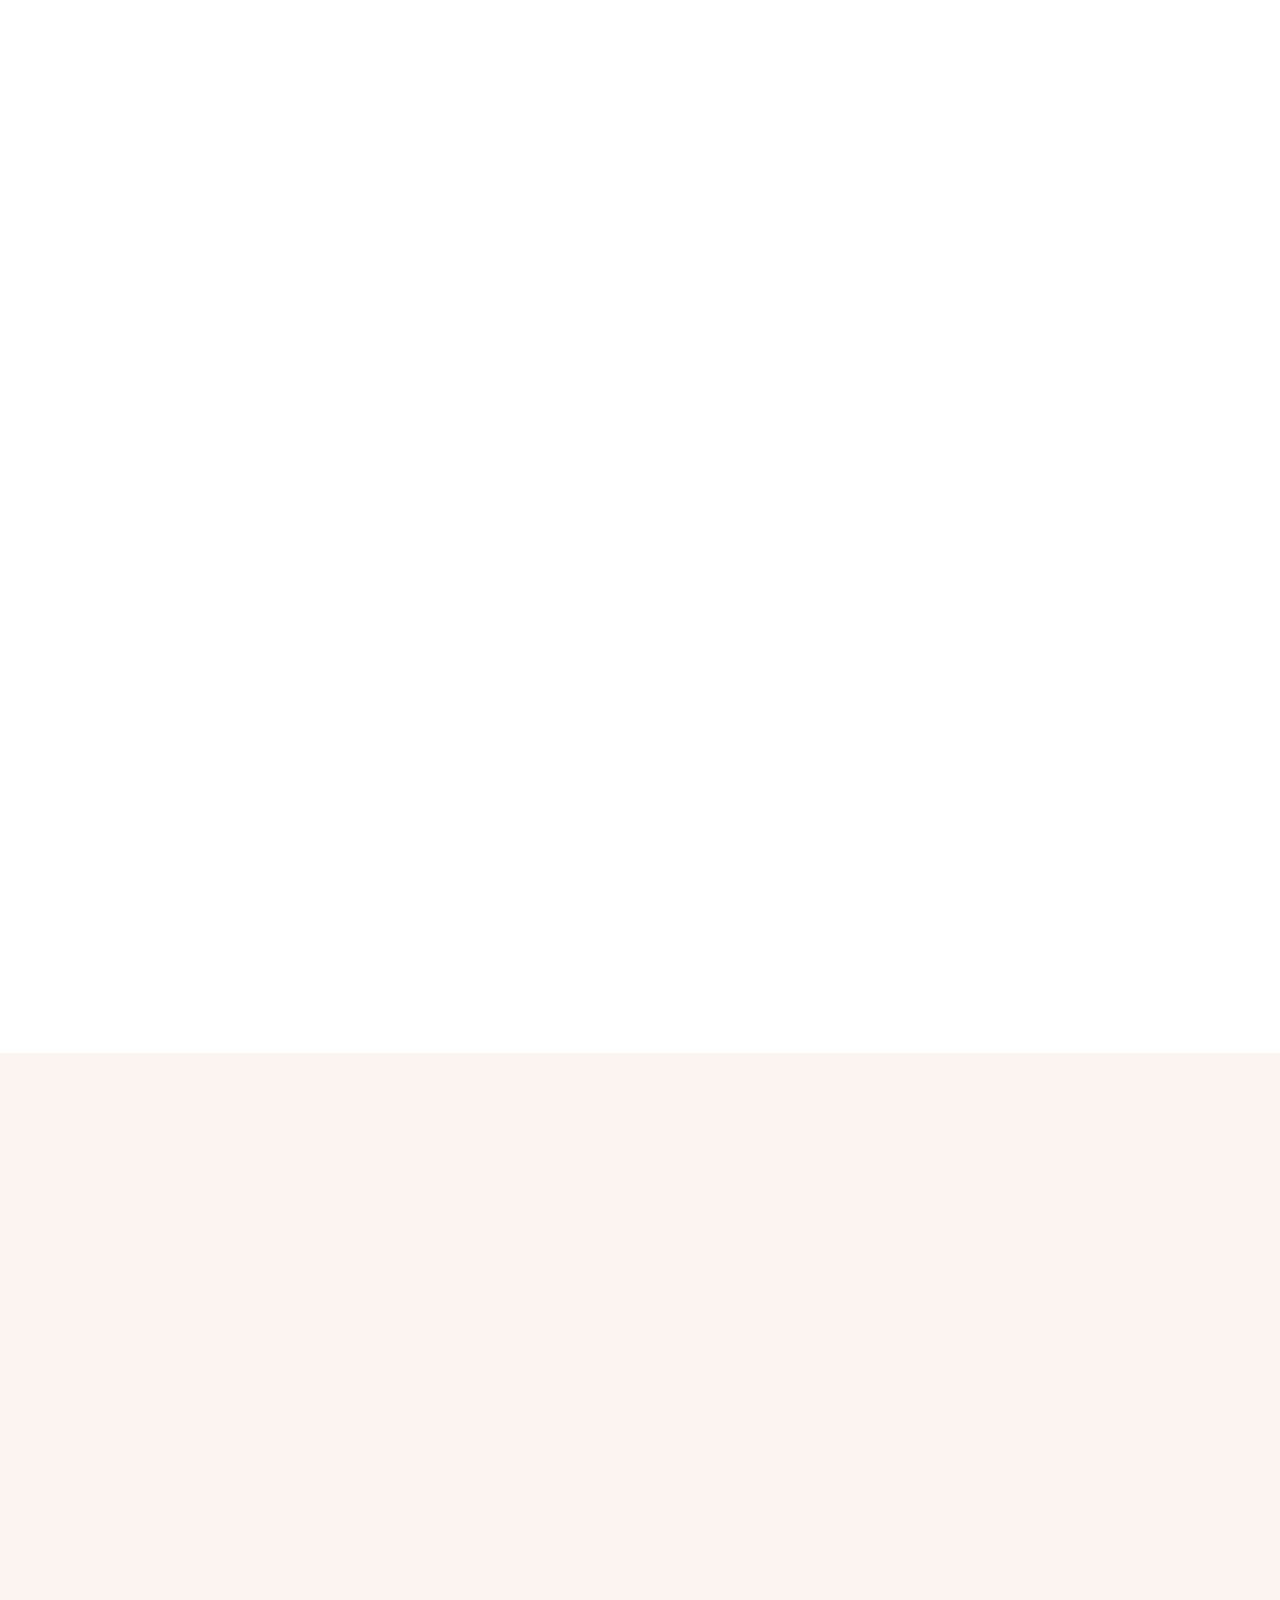
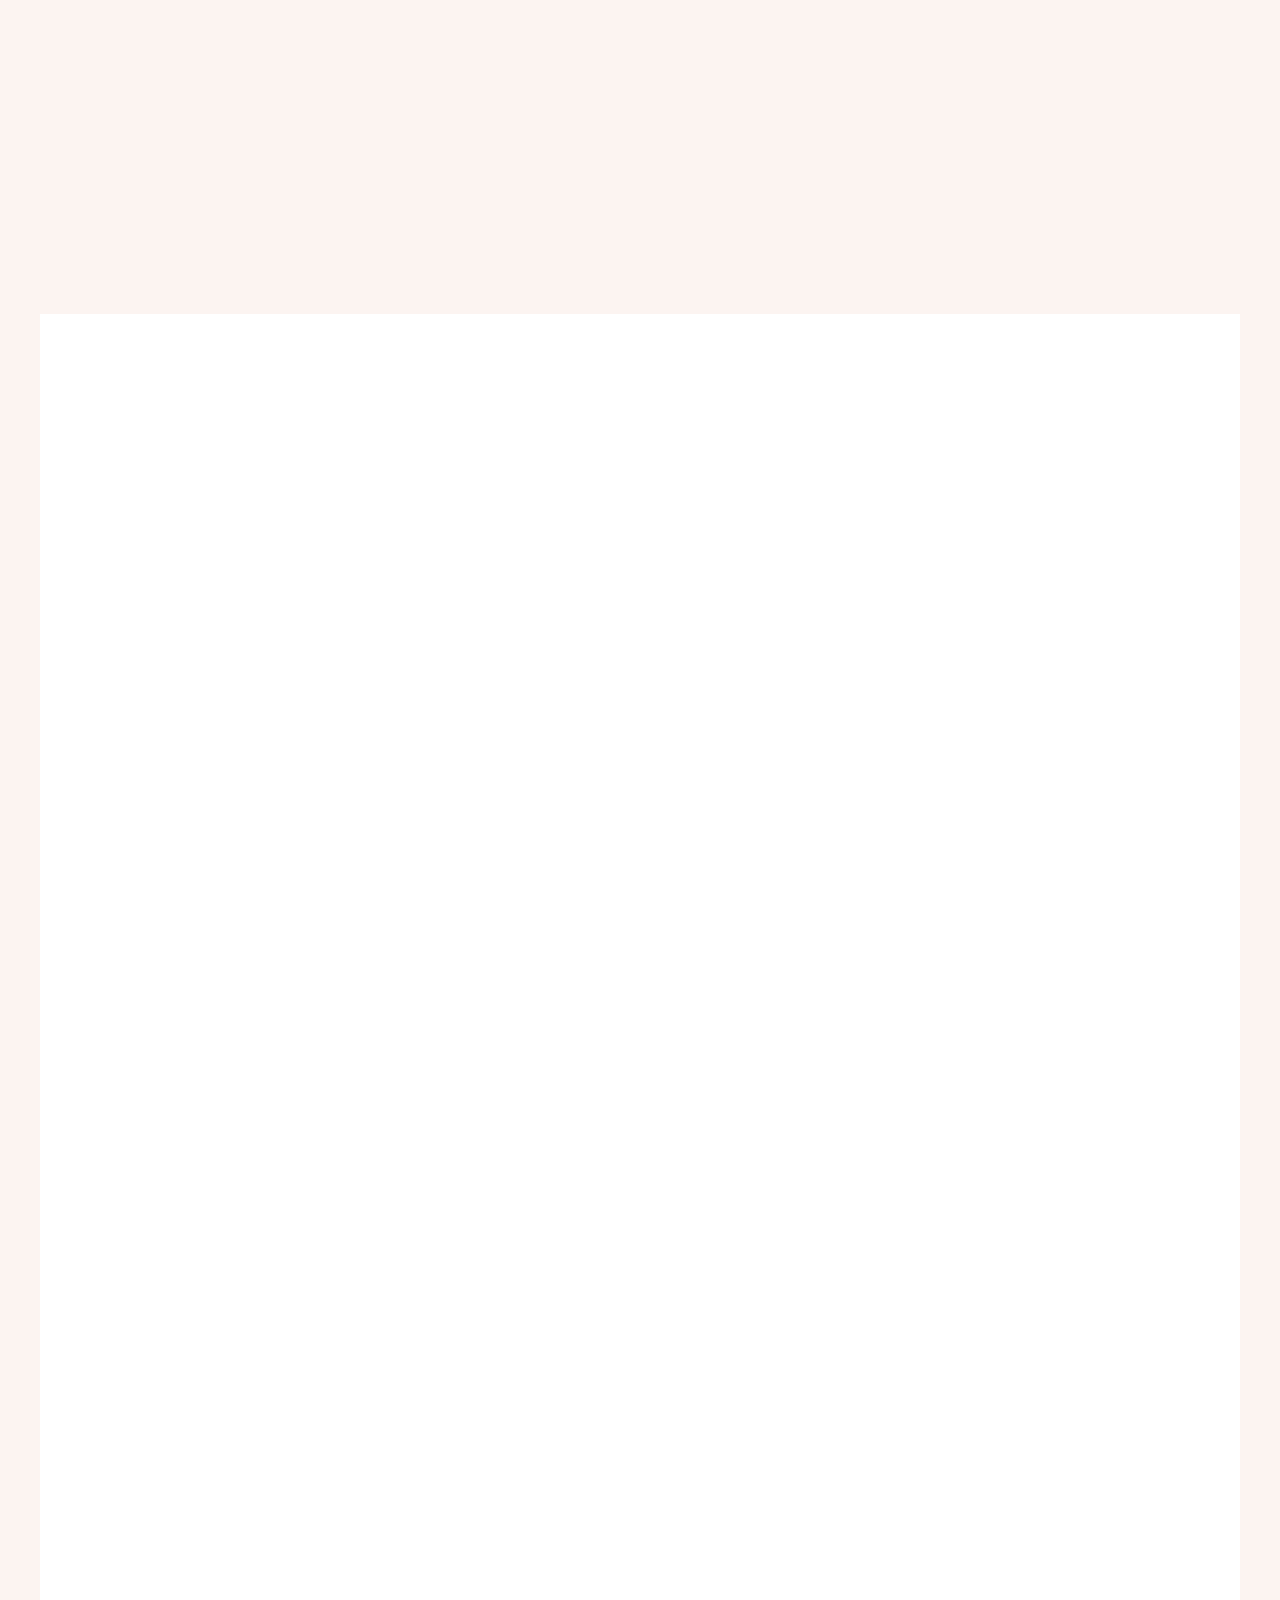
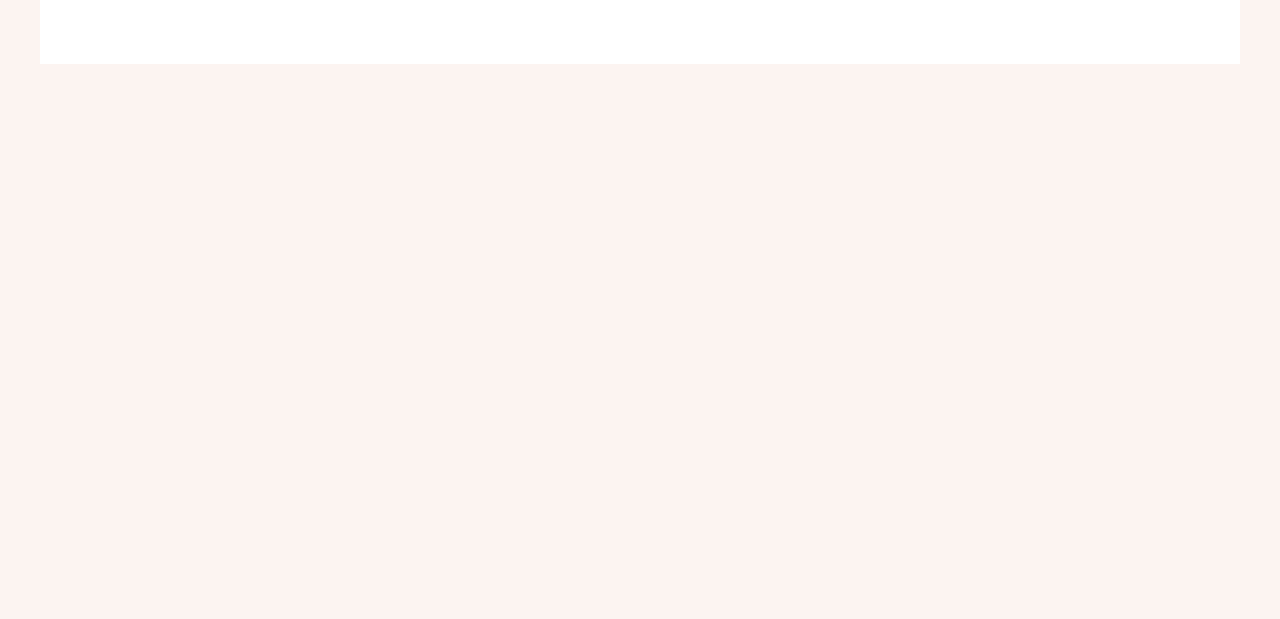
==== commit 77f8f30c: "fix: adjust the hero section font size" ====
--- a/index.html
+++ b/index.html
@@ -74,7 +74,7 @@
     <section class="hero-header" id="home">
       <div class="hero-container">
         <div class="hero-content">
-          <div>
+          <div class="hero-text">
             <h1>Ever wondered how to have a relationship of true unity?</h1>
           </div>
 
--- a/css/style.css
+++ b/css/style.css
@@ -326,7 +326,7 @@
 
 
 /* Main heading */
-.hero-content h1 {
+.hero-content .hero-text h1 {
   /* font-size: 70px; */
   font-weight: bold;
   margin-bottom: 20px;
@@ -1015,7 +1015,7 @@
   }
 
 
-  .hero-content h1 {
+  .hero-content .hero-text h1 {
     font-size: 2rem;
     line-height: 1.3;
   }
@@ -1360,7 +1360,7 @@
     padding-top: 0;
   }
 
-  .hero-content h1 {
+  .hero-content .hero-text  h1 {
     font-size: 2.5rem;
   }
 
@@ -1564,7 +1564,7 @@
   }
 
   /* Hero */
-  .hero-content h1 {
+  .hero-content .hero-text  h1 {
     font-size: 3.5rem;
   }
 
@@ -1699,12 +1699,12 @@
   }
 
   .hero-content {
-    max-width: 800px;
+    max-width: 750px;
     padding-top: 0;
   }
 
-  .hero-content h1 {
-    font-size: 4.4rem;
+  .hero-content .hero-text  h1 {
+    font-size: 4rem;
   }
 
 
@@ -1817,8 +1817,8 @@
     max-width: 900px;
   }
 
-  .hero-content h1 {
-    font-size: 5rem;
+  .hero-content .hero-text  h1 {
+    font-size: 4.5rem;
     /* line-height: 2; */
   }
 
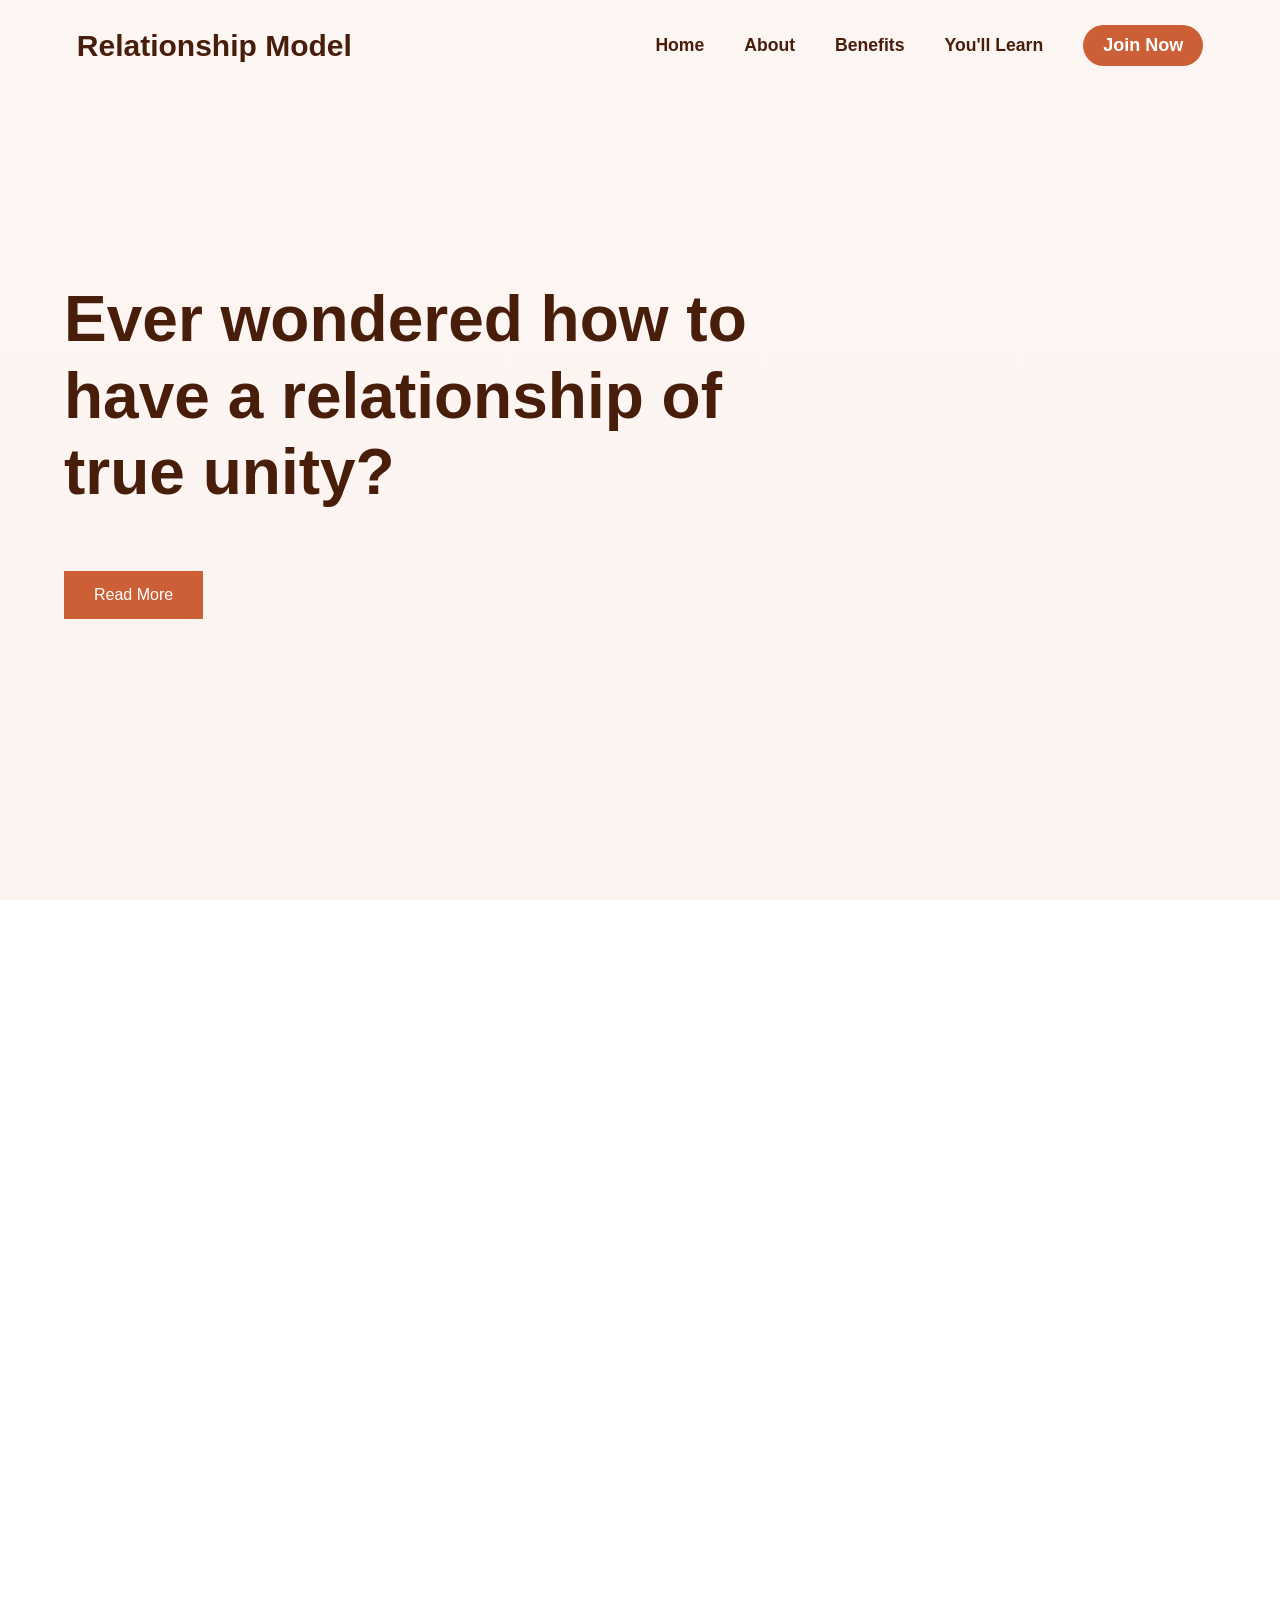
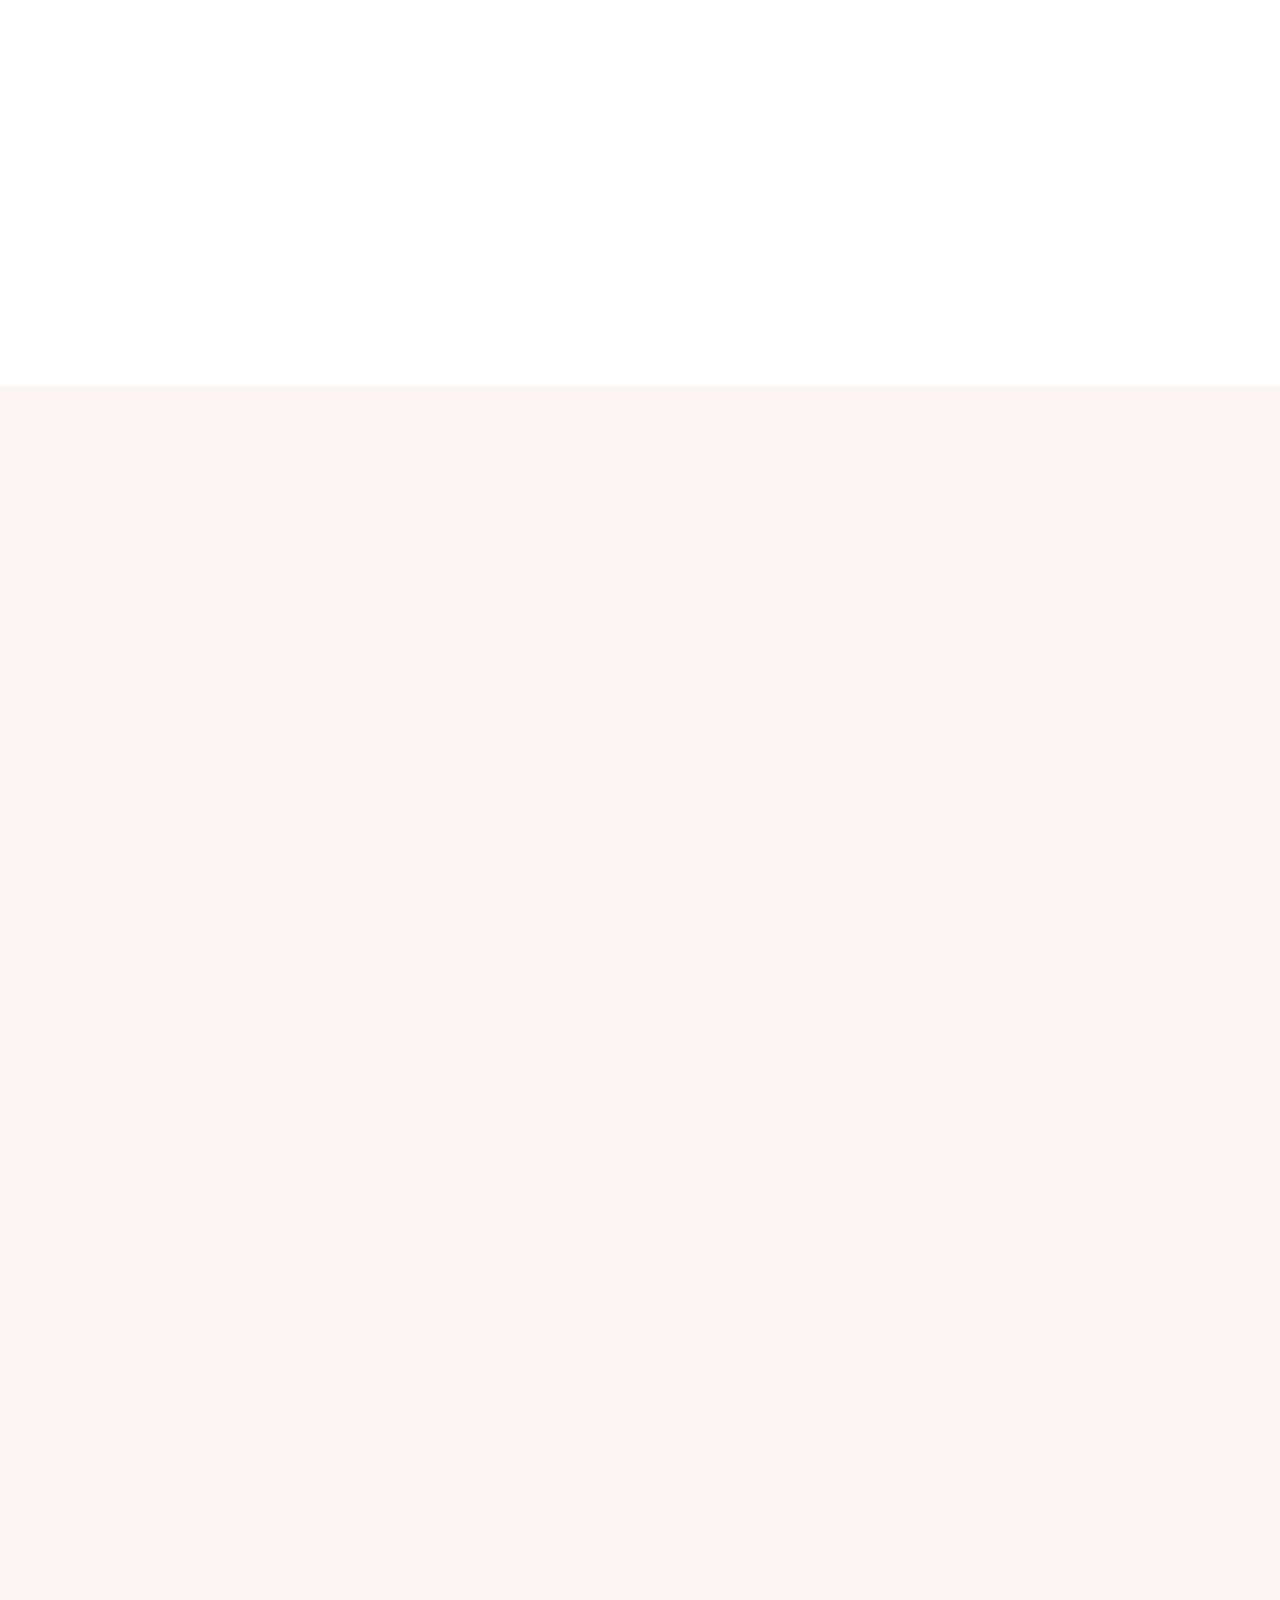
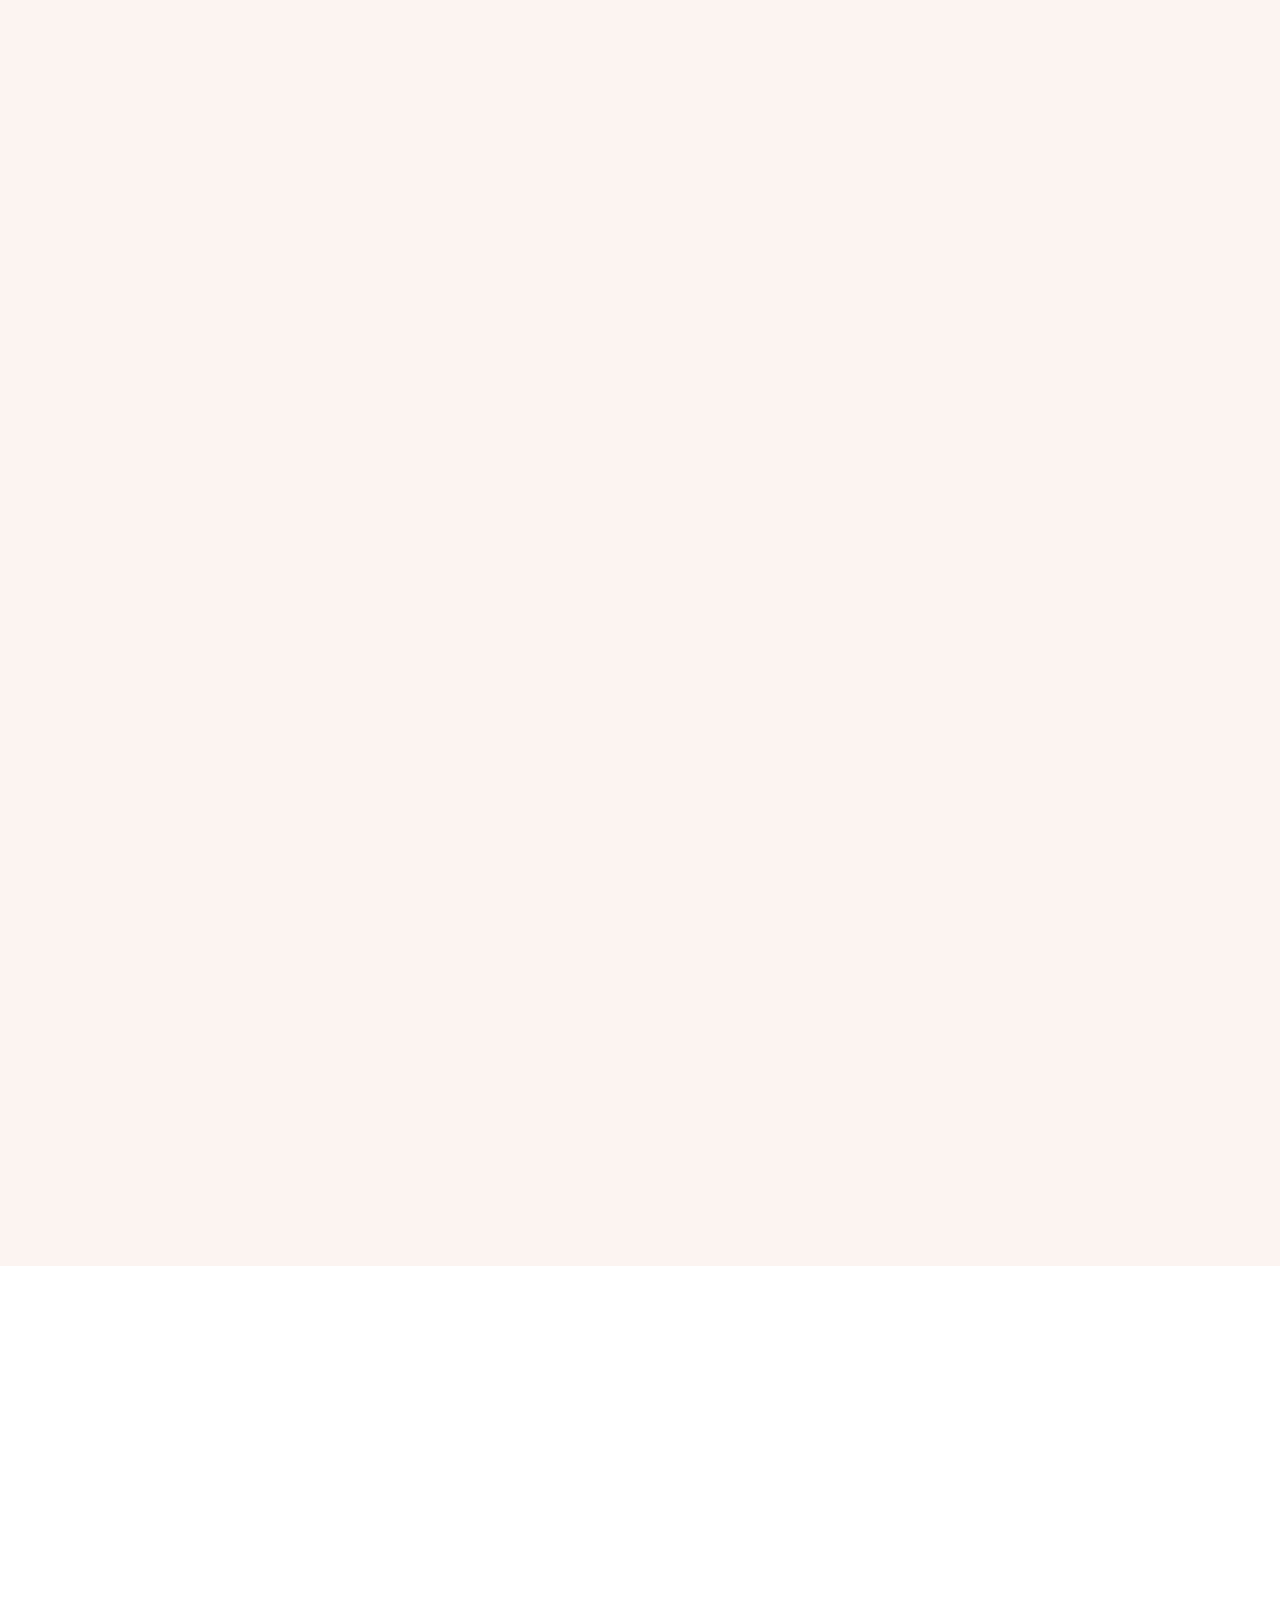
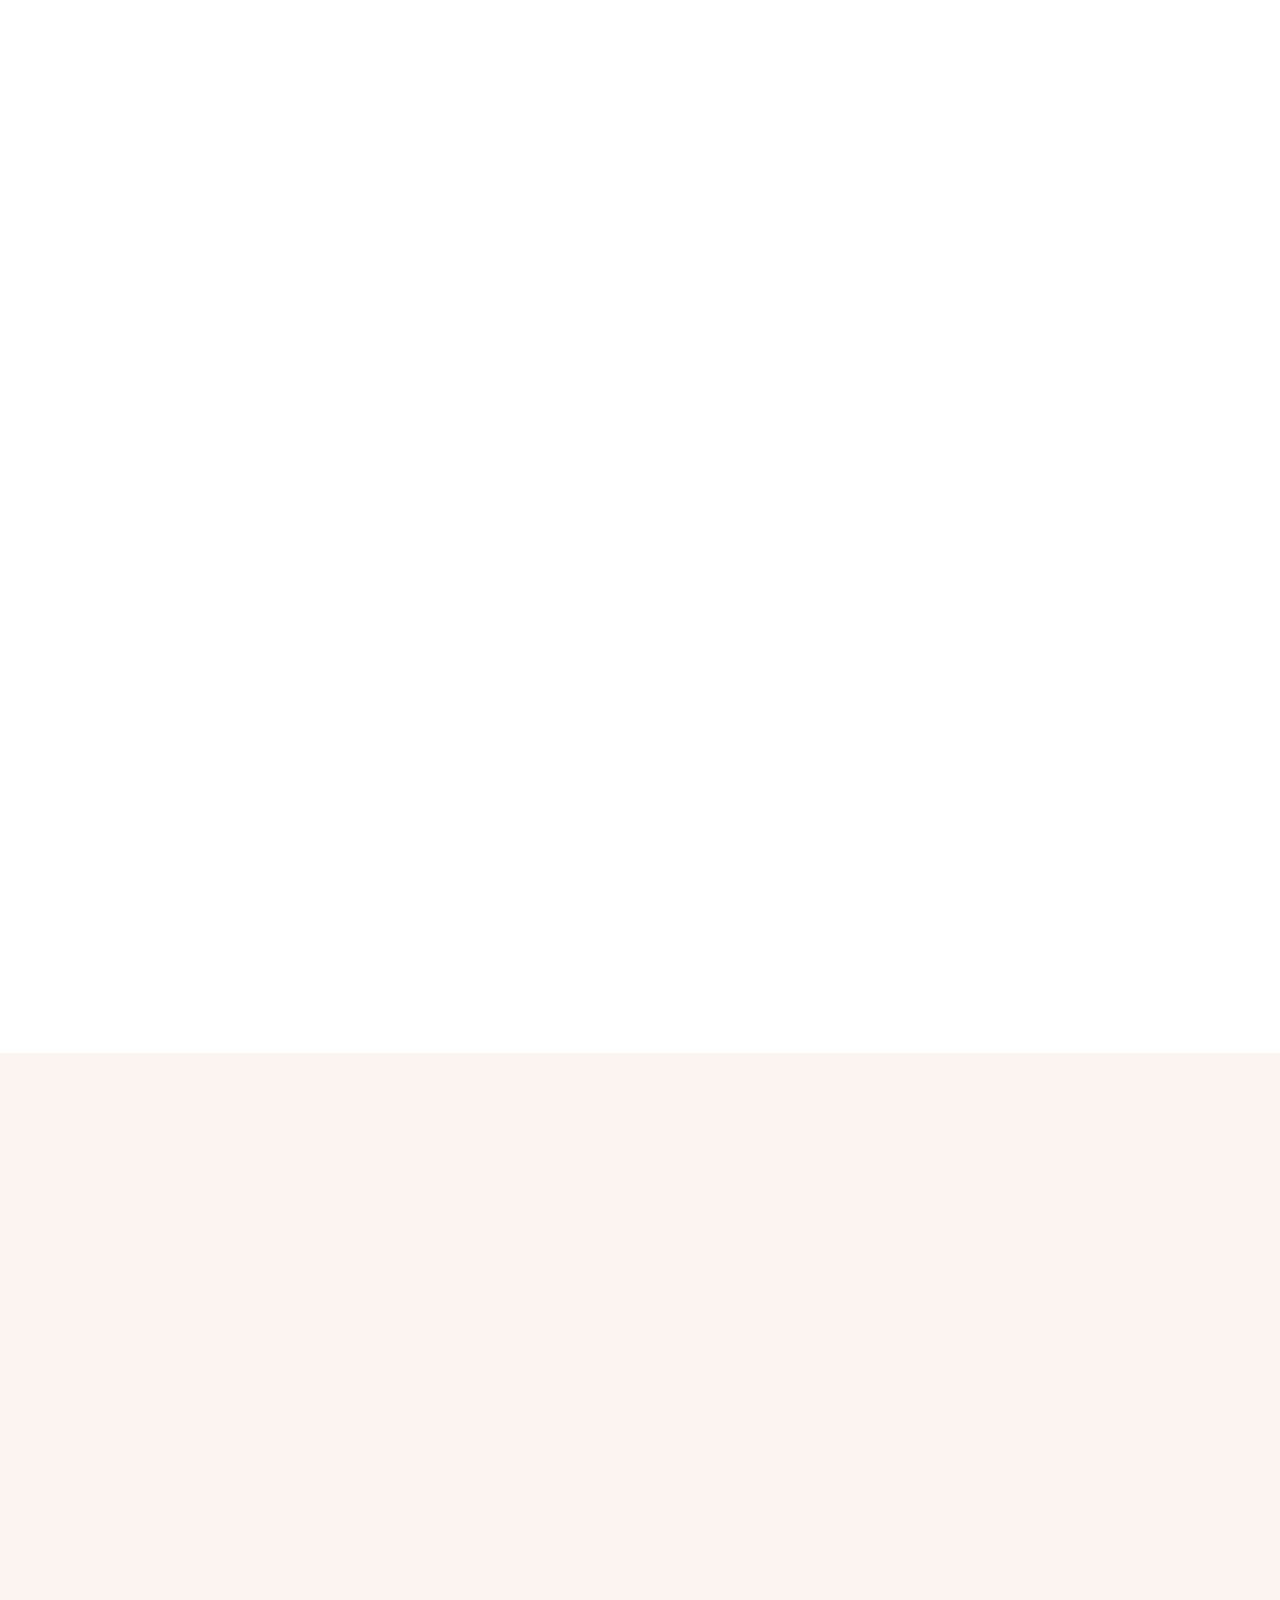
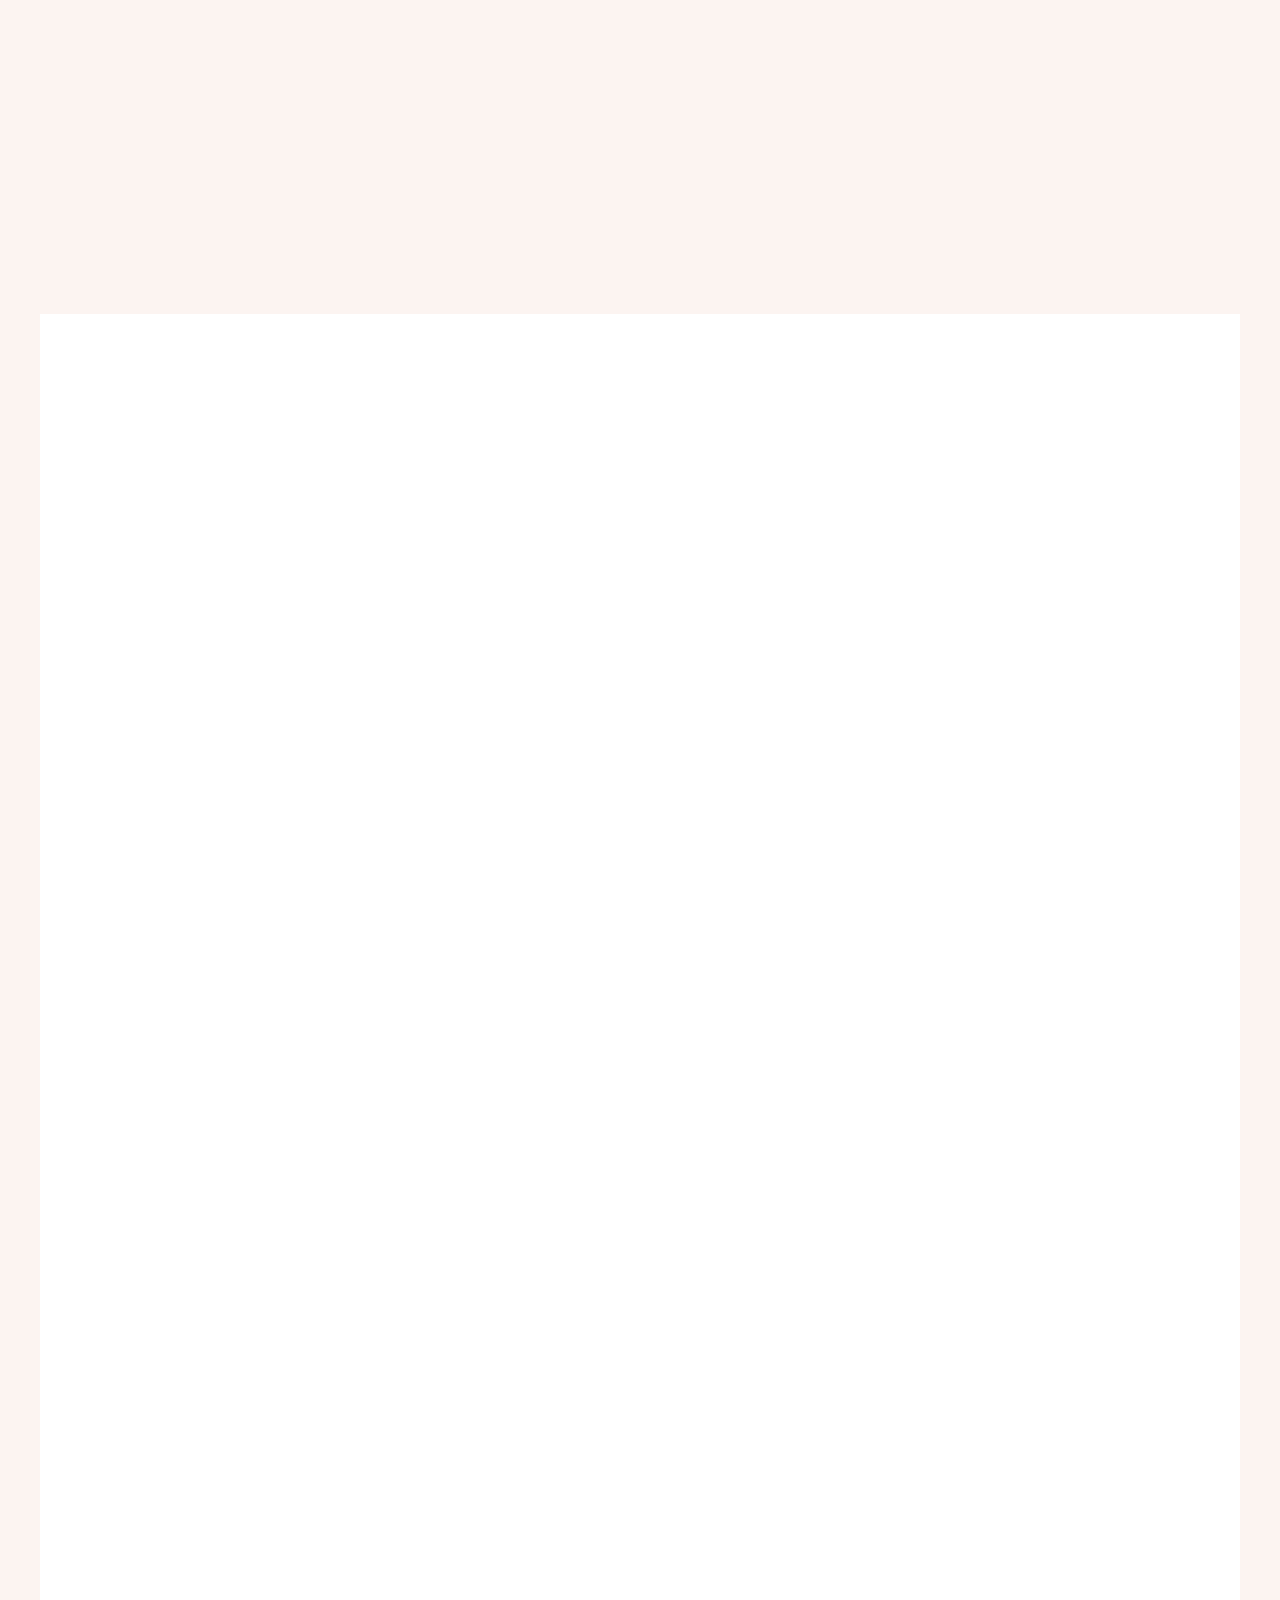
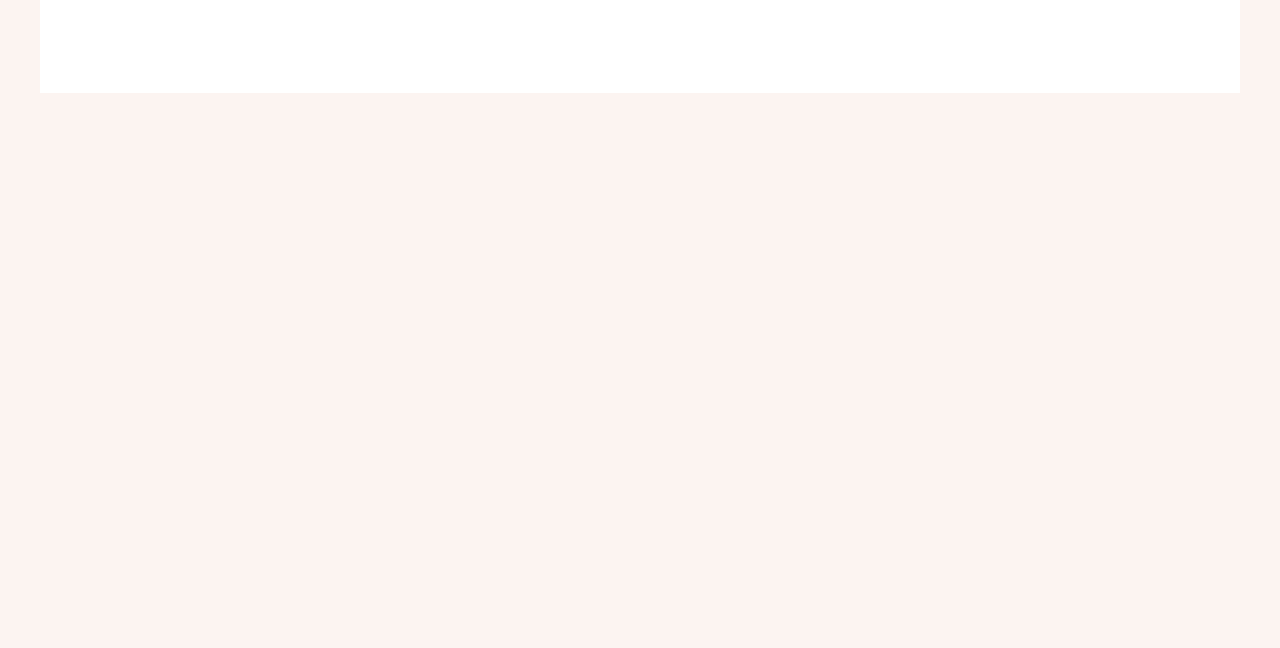
==== commit 6c2d8c04: "fix: image and performance optimazation" ====
--- a/index.html
+++ b/index.html
@@ -5,10 +5,19 @@
     <meta name="viewport" content="width=device-width, initial-scale=1.0" />
     <title>The Relationship Model | Interactive Experience</title>
     <!-- Preconnect to critical origins -->
+    <link rel="preconnect" href="https://fx.iguanyalabs.com" crossorigin />
+    <link rel="dns-prefetch" href="https://fx.iguanyalabs.com" />
     <link rel="preconnect" href="https://fonts.googleapis.com" />
     <link rel="preconnect" href="https://fonts.gstatic.com" crossorigin />
     <link rel="dns-prefetch" href="https://cdnjs.cloudflare.com" />
-    <!-- Preload critical fonts -->
+
+    <!-- Preload Critical Assets -->
+    <link
+      rel="preload"
+      href="https://fx.iguanyalabs.com/images/hero_section_bg.webp"
+      as="image"
+      fetchpriority="high"
+    />
     <link
       rel="preload"
       as="style"
@@ -35,10 +44,1929 @@
         href="https://cdnjs.cloudflare.com/ajax/libs/font-awesome/6.4.0/css/all.min.css"
       />
     </noscript>
-    <!-- Main stylesheets -->
-    <link rel="stylesheet" href="css/style.css" />
-    <!-- <link rel="stylesheet" href="css/responsive.css" /> -->
-    <!-- <link rel="stylesheet" href="css/animate.css" /> -->
+    <!-- Main CSS -->
+    <style>
+      :root {
+        --text-font: Arial, sans-serif;
+        --body-font: "Inter", sans-serif;
+        --rm-white: #ffffff;
+        --color-dark-brown: #481e0b;
+        --color-sec-brown: #cd5f37;
+        --color-tertiary: #69615d;
+        --bs-gradient: linear-gradient(
+          180deg,
+          rgba(255, 255, 255, 0.15),
+          rgba(255, 255, 255, 0)
+        );
+        --ivory: #fcf4f1;
+      }
+
+      * {
+        margin: 0;
+        padding: 0;
+        box-sizing: border-box;
+        font-family: var(--text-font);
+      }
+
+      body {
+        font-family: var(--body-font);
+        background-color: var(--ivory);
+        overflow-x: hidden;
+        color: var(--color-tertiary);
+        /* Smooth scrolling for better performance */
+        scroll-behavior: smooth;
+      }
+
+      /* =========================================
+   PERFORMANCE OPTIMIZATIONS
+   ========================================= */
+
+      /* Enable GPU acceleration for animated elements */
+      .btn {
+        will-change: auto;
+        backface-visibility: hidden;
+        transform: translateZ(0);
+      }
+
+      .btn:hover {
+        will-change: transform, box-shadow;
+      }
+
+      /* Optimize transitions */
+      button,
+      a {
+        transition: all 0.3s ease;
+      }
+
+      /* General */
+      .container {
+        max-width: 1200px;
+        margin: 0 auto;
+        padding: 0 1.5rem;
+      }
+
+      .btn {
+        display: inline-block;
+        background-color: var(--color-sec-brown);
+        color: var(--rm-white);
+        padding: 1rem 2rem;
+        border-radius: 4px;
+        text-decoration: none;
+        font-weight: 600;
+        letter-spacing: 0.5px;
+        transition: all 0.4s cubic-bezier(0.175, 0.885, 0.32, 1.275);
+        border: none;
+        cursor: pointer;
+        font-family: var(--body-font);
+        position: relative;
+        overflow: hidden;
+        z-index: 1;
+      }
+
+      .btn:before {
+        content: "";
+        position: absolute;
+        top: 0;
+        left: -100%;
+        width: 100%;
+        height: 100%;
+        background: var(--bs-gradient);
+        transition: all 0.5s ease;
+        z-index: -1;
+      }
+
+      .btn:hover:before {
+        left: 100%;
+      }
+
+      .btn:hover {
+        background-color: var(--color-dark-brown);
+        transform: translateY(-3px) scale(1.05);
+        box-shadow: 0 5px 15px var(--color-tertiary);
+      }
+      .btn-join {
+        display: none;
+      }
+
+      section {
+        padding: 5rem 1.5rem;
+        position: relative;
+      }
+      .section-light {
+        background-color: var(--rm-white);
+      }
+
+      .section-warm {
+        background-color: var(--ivory);
+      }
+
+      .section-title {
+        text-align: center;
+        margin-bottom: 40px;
+        font-size: 40px;
+      }
+
+      h1,
+      h2,
+      h3,
+      h4,
+      h5,
+      h6 {
+        font-weight: 600;
+        line-height: 1.2;
+        color: var(--color-dark-brown);
+      }
+
+      /* Floating Background Elements */
+      .floating-element {
+        position: absolute;
+        border-radius: 50%;
+        background: rgba(208, 139, 116, 0.05);
+        z-index: 0;
+        pointer-events: none;
+      }
+
+      /* Spinner Wrapper */
+      .spinner {
+        position: fixed;
+        top: 50%;
+        left: 50%;
+        width: 100%;
+        height: 100vh;
+        background: var(--ivory);
+        transform: translate(-50%, -50%);
+        display: flex;
+        align-items: center;
+        justify-content: center;
+        z-index: 9999;
+      }
+
+      /* Hide Spinner */
+      .spinner.hide {
+        opacity: 0;
+        visibility: hidden;
+        transition: 0.5s ease;
+      }
+
+      /* Spinner Animation */
+      .spinner-grow {
+        width: 3rem;
+        height: 3rem;
+        background-color: var(--color-sec-brown);
+        border-radius: 50%;
+        animation: spinner-grow 0.8s linear infinite;
+      }
+
+      @keyframes spinner-grow {
+        0% {
+          transform: scale(0);
+          opacity: 1;
+        }
+        50% {
+          transform: scale(1);
+          opacity: 0.6;
+        }
+        100% {
+          transform: scale(0);
+          opacity: 0;
+        }
+      }
+
+      /* Hero & Navbar */
+      /* navbar */
+      .nav-header {
+        position: absolute;
+        width: 100%;
+        top: 0;
+        z-index: 1000;
+        transition:
+          background 0.3s ease,
+          backdrop-filter 0.3s ease,
+          box-shadow 0.3s ease;
+      }
+
+      .nav-header.scrolled {
+        position: fixed;
+        top: 0;
+        left: 0;
+        width: 100%;
+        background: var(--color-sec-brown);
+        backdrop-filter: blur(8px);
+        box-shadow: 0 12px 30px rgba(0, 0, 0, 0.15);
+      }
+
+      .nav-content {
+        display: flex;
+        justify-content: space-between;
+        align-items: center;
+        padding: 25px 6%;
+      }
+
+      /* LOGO */
+      .nav-logo img {
+        width: 50px;
+      }
+
+      .nav-logo h1 {
+        font-size: 30px;
+        /* font-family:  */
+        font-weight: bold;
+        color: var(--color-dark-brown);
+      }
+
+      /* NAV */
+      .header-nav {
+        display: flex;
+        align-items: center;
+        gap: 40px;
+      }
+
+      .header-nav-links {
+        display: flex;
+        list-style: none;
+        gap: 30px;
+      }
+
+      .nav-header {
+        position: absolute;
+        width: 100%;
+        top: 0;
+        z-index: 1000;
+        transition:
+          background 0.3s ease,
+          backdrop-filter 0.3s ease,
+          box-shadow 0.3s ease;
+      }
+
+      .nav-header.scrolled {
+        position: fixed;
+        top: 0;
+        left: 0;
+        width: 100%;
+        background: var(--ivory);
+        backdrop-filter: blur(8px);
+        box-shadow: 0 12px 30px rgba(0, 0, 0, 0.15);
+      }
+
+      .header-nav-links a {
+        text-decoration: none;
+        color: var(--color-dark-brown);
+        font-size: 20px;
+        transition: 0.3s;
+        font-family: var(--text-font);
+        font-weight: bold;
+      }
+
+      .header-nav-links a:hover,
+      .current a {
+        color: var(--color-sec-brown);
+      }
+
+      /* PHONE BUTTON */
+      .header-contact-num {
+        background: var(--color-sec-brown);
+        padding: 10px 20px;
+        border-radius: 30px;
+        color: var(--rm-white);
+        text-decoration: none;
+        font-size: 18px;
+        font-family: var(--text-font);
+        font-weight: bold;
+      }
+
+      /* Container */
+      .hero-container {
+        width: 90%;
+        max-width: 1200px;
+        margin: auto;
+        display: flex;
+        align-items: center;
+        /* justify-content: center; */
+        min-height: 100%;
+      }
+
+      /* Hero Section */
+      .hero-header {
+        background:
+          var(--bs-gradient),
+          url("https://fx.iguanyalabs.com/images/relationship/hero_section_bg.webp");
+        background-size: cover;
+        background-position: center center;
+        background-repeat: no-repeat;
+        padding: 40px 20px;
+        color: #000;
+        min-height: 85vh;
+        display: flex;
+        align-items: center;
+      }
+
+      /* Text Alignment */
+      .hero-content {
+        max-width: 700px;
+        display: flex;
+        flex-direction: column;
+        justify-content: center;
+        /* align-items: center; */
+        /* text-align: center; */
+        /* gap: 1.5rem; */
+      }
+
+      /* Main heading */
+      .hero-content .hero-text h1 {
+        /* font-size: 70px; */
+        font-weight: bold;
+        margin-bottom: 20px;
+        color: var(--color-dark-brown);
+      }
+
+      /* Buttons section */
+      .hero-buttons {
+        display: flex;
+        align-items: center;
+        margin-top: 40px;
+        flex-wrap: wrap;
+        gap: 30px;
+      }
+
+      /* Primary button */
+      .btn-primary {
+        background: var(--color-sec-brown);
+        color: var(--rm-white);
+        padding: 15px 30px;
+        text-decoration: none;
+        margin-right: 20px;
+        transition: 0.3s;
+      }
+
+      /* About the Program */
+      .about-program {
+        display: flex;
+        align-items: center;
+        justify-content: center;
+        gap: 40px;
+      }
+
+      .about-program .section-subtitle {
+        width: 600px;
+        font-size: 1.2rem;
+      }
+
+      .about-program .about-img img {
+        height: 500px;
+        width: auto;
+        max-width: 100%;
+      }
+
+      .designs {
+        display: grid;
+        grid-template-columns: repeat(auto-fit, minmax(220px, 1fr));
+        gap: 2rem;
+        margin-top: 2rem;
+      }
+      .designs .design-card {
+        display: flex;
+        align-items: center;
+        gap: 12px;
+        padding: 8px 16px;
+        font-size: 16px;
+        font-weight: 500;
+        color: var(--color-tertiary);
+        cursor: pointer;
+      }
+
+      .design-card i {
+        font-size: 30px;
+        color: var(--color-sec-brown);
+        transition: transform 0.3s ease;
+        padding: 10px;
+      }
+
+      .design-btn {
+        margin-top: 2rem;
+      }
+
+      /* Vision Section */
+      .vision-content {
+        font-size: 20px;
+        text-align: center;
+        margin-bottom: 30px;
+      }
+
+      .vision-cards {
+        display: grid;
+        grid-template-columns: repeat(3, 1fr);
+      }
+      .vision-card {
+        width: 350px;
+        border: 2px black;
+        border-radius: 10px;
+        overflow: hidden;
+        margin: auto;
+        object-fit: cover;
+      }
+
+      .vision-imgs img {
+        width: 100%;
+        height: 300px;
+        object-fit: cover;
+        display: block;
+      }
+
+      .vision-card p {
+        padding: 16px;
+        font-size: 18px;
+        color: #333;
+        line-height: 1.5;
+      }
+
+      /* What could you do with this knowledge */
+      .relationship-container {
+        position: relative;
+        width: 100%;
+        max-width: 1100px;
+        height: 600px;
+        margin: 70px auto;
+      }
+
+      .relation-title {
+        font-size: 30px;
+        text-align: center;
+      }
+
+      /* Center Circle */
+      .center-circle {
+        position: absolute;
+        top: 50%;
+        left: 50%;
+        transform: translate(-50%, -50%);
+        width: 300px;
+        height: 300px;
+        border-radius: 50%;
+        overflow: hidden;
+      }
+
+      .center-circle img {
+        width: 100%;
+        height: 100%;
+        object-fit: cover;
+      }
+
+      /* Cards */
+      .card {
+        position: absolute;
+        width: 300px;
+        height: 150px;
+        padding: 8px;
+        border-radius: 8px;
+
+        background: var(--ivory);
+        box-shadow: 0 5px 10px var(--color-tertiary);
+        font-size: 14px;
+        line-height: 1.5;
+        border: 2px solid var(--color-sec-brown);
+        transition: all 0.3s ease;
+
+        display: flex;
+        justify-content: center;
+        align-items: center;
+        text-align: center;
+      }
+
+      .card:hover {
+        transform: translateY(-6px);
+        box-shadow: 0 12px 30px rgba(0, 0, 0, 0.15);
+      }
+
+      /* Positions */
+      .top-left {
+        top: -30px;
+        left: 400px;
+      }
+
+      .top-right {
+        top: 200px;
+        right: 0;
+      }
+
+      .bottom-left {
+        bottom: 250px;
+        left: 0;
+      }
+
+      .bottom-right {
+        bottom: -30px;
+        right: 400px;
+      }
+
+      /* The Relationship Model is not theoretical */
+
+      .blissfully-signup {
+        width: 900px;
+        margin: 20px auto;
+      }
+
+      .form-header {
+        margin-bottom: 30px;
+      }
+      .blissfully-signup .form-header h2 {
+        text-align: center;
+        font-size: 40px;
+      }
+
+      .blissfully-signup .form-header p {
+        text-align: center;
+        font-size: 18px;
+        margin-top: 20px;
+      }
+
+      .blissfully-signup .blissfully-form {
+        width: 700px;
+        padding: 60px;
+        background-color: var(--color-dark-brown);
+        margin: 20px auto;
+      }
+
+      .blissfully-signup .blissfully-form .btn:hover {
+        background-color: var(--color-sec-brown);
+      }
+
+      .form-group {
+        margin-bottom: 20px;
+      }
+
+      .form-group input,
+      .form-group textarea {
+        width: 100%;
+        padding: 12px 15px;
+        border: 1px solid var(--color-sec-brown);
+        border-radius: 4px;
+        font-family: "Open Sans", sans-serif;
+        font-size: 16px;
+      }
+
+      .form-group input:focus,
+      .form-group textarea:focus {
+        outline: none;
+        border-color: var(--ivory);
+        box-shadow: 0 0 0 2px rgba(247, 148, 29, 0.2);
+      }
+
+      /* addressing-fears */
+      .addressing-fears {
+        width: 100%;
+        margin: 20px auto;
+        display: flex;
+        flex-direction: column;
+      }
+
+      .address {
+        display: flex;
+        align-items: center;
+        justify-content: space-between;
+        gap: 50px;
+        margin-bottom: 60px;
+      }
+
+      .address:nth-child(2) {
+        flex-direction: row;
+      }
+
+      .img {
+        flex: 1;
+        position: relative;
+        border-radius: 20px;
+      }
+
+      .img img {
+        width: 100%;
+        height: 450px;
+        object-fit: contain;
+        display: block;
+        border-radius: 5px;
+        transition: transform 0.6s ease;
+      }
+
+      .img:hover img {
+        transform: scale(1.05);
+      }
+
+      .content,
+      .content1 {
+        flex: 1;
+        display: flex;
+        flex-direction: column;
+        gap: 15px;
+      }
+
+      .content1 h2 {
+        font-size: 32px;
+      }
+
+      /* PARAGRAPHS */
+      .content p,
+      .content1 p {
+        font-size: 1.05rem;
+        line-height: 1.7;
+        /* color: #ddd; */
+      }
+
+      /* FIRST QUESTION EMPHASIS */
+      .content1 p:first-child {
+        font-size: 1.6rem;
+        font-weight: bold;
+        color: var(--rm-white);
+      }
+
+      .quote-divider {
+        background: rgba(255, 255, 255, 0.95);
+        border-left: 4px solid var(--color-sec-brown);
+        padding: 18px 22px 18px 45px;
+        border-radius: 14px;
+        color: var(--color-dark-brown);
+        font-style: italic;
+        /* box-shadow: 0 2px 4px rgba(0, 0, 0, 0.08); */
+        margin: 0 0 1rem;
+        position: relative;
+        text-align: center;
+      }
+
+      .quote-divider::before {
+        content: "“";
+        font-size: 3rem;
+        line-height: 1;
+        position: absolute;
+        left: 18px;
+        top: 12px;
+        color: var(--color-dark-brown);
+      }
+
+      .quote-container {
+        flex: 1;
+        display: flex;
+        align-items: center;
+        justify-content: center;
+      }
+
+      /* LIST STYLE */
+      .content ul {
+        padding-left: 20px;
+      }
+
+      .content ul li {
+        margin-bottom: 8px;
+        font-size: 1.05rem;
+        /* color: #ccc; */
+        position: relative;
+      }
+
+      /* CUSTOM BULLETS */
+      .content ul li::marker {
+        color: var(--color-dark-brown);
+      }
+
+      /* SUB HEADINGS */
+      .content p:nth-child(2) {
+        font-weight: bold;
+      }
+
+      /* RESPONSIVE */
+      @media (max-width: 900px) {
+        .address {
+          flex-direction: column;
+        }
+
+        .address:nth-child(2) {
+          flex-direction: column;
+        }
+
+        .img img {
+          height: 300px;
+        }
+
+        .content,
+        .content1 {
+          text-align: center;
+        }
+      }
+
+      /* What You Will Learn on This Course */
+
+      /* Course Section */
+      .course-section {
+        padding: 80px 10%;
+        max-width: 1200px;
+        margin: 0 auto;
+      }
+
+      .course-section h1 {
+        font-size: 48px;
+        text-align: center;
+        margin-bottom: 20px;
+      }
+
+      .lesson {
+        background: var(--ivory);
+        padding: 25px 30px;
+        border-left: 5px solid var(--color-sec-brown);
+        margin-bottom: 20px;
+        border-radius: 8px;
+        box-shadow: 0 4px 6px rgba(0, 0, 0, 0.05);
+      }
+
+      .lesson h3 {
+        margin: 0 0 10px;
+      }
+
+      .lesson p {
+        margin: 5px 0;
+        line-height: 1.6;
+      }
+
+      /* Why The Relationship Model Was Created */
+      .relationship-section {
+        padding: 80px 10%;
+        display: flex;
+        gap: 60px;
+        align-items: center;
+      }
+
+      /* LEFT IMAGE */
+      .relationship-left {
+        position: relative;
+        flex: 1;
+      }
+
+      .relationship-left img {
+        width: 100%;
+        height: auto;
+        display: block;
+      }
+
+      /* EXPERIENCE BOX */
+      .relationship-experience {
+        position: absolute;
+        top: 0px;
+        background-color: var(--rm-white);
+        right: -40px;
+        padding: 25px;
+      }
+
+      .relationship-subcard {
+        background-color: var(--color-sec-brown);
+        display: flex;
+        flex-direction: column;
+        justify-content: center;
+        padding: 30px;
+        text-align: center;
+        height: 150px;
+      }
+      .relationship-experience h1 {
+        margin: 0;
+        font-size: 40px;
+      }
+
+      .relationship-experience h3 {
+        font-size: 25px;
+      }
+
+      .relationship-experience h6 {
+        font-size: 16px;
+      }
+
+      /* RIGHT CONTENT */
+      .relationship-right {
+        flex: 1.2;
+      }
+
+      .relationship-right h1 {
+        font-size: 48px;
+        margin-bottom: 20px;
+      }
+
+      .relationship-right .subtitle {
+        color: var(--color-sec-brown);
+        font-size: 20px;
+        line-height: 1.6;
+        margin-bottom: 30px;
+      }
+
+      /* PARAGRAPH */
+      .relationship-desc {
+        line-height: 1.7;
+        margin: 20px 0;
+      }
+
+      /* DIVIDER */
+      hr {
+        border: none;
+        border-top: 1px solid var(--color-tertiary);
+        margin: 25px 0;
+      }
+
+      /* RESPONSIVE */
+      @media (max-width: 900px) {
+        .relationship-section {
+          flex-direction: column;
+        }
+
+        .relationship-experience {
+          right: 10px;
+          top: 10px;
+        }
+
+        .relationship-right h1 {
+          font-size: 32px;
+        }
+      }
+
+      /* This is For You */
+
+      /*For You Checklist */
+      .for-you-bg {
+        background:
+          linear-gradient(
+            135deg,
+            var(--ivory) 0%,
+            rgba(232, 221, 216, 0.7) 100%
+          ),
+          url("https://fx.iguanyalabs.com/images/relationship/benefit_bg.webp")
+            no-repeat center;
+        background-size: cover;
+      }
+      .for-you-container {
+        display: grid;
+        grid-template-columns: repeat(auto-fit, minmax(300px, 1fr));
+        gap: 2rem;
+        justify-content: center;
+      }
+
+      .for-you-list {
+        list-style: none;
+        background: var(--rm-white);
+        padding: 2rem;
+        border-radius: 8px;
+        box-shadow: 0 5px 20px rgba(44, 31, 26, 0.05);
+        min-height: 450px;
+      }
+
+      .for-you-list li {
+        padding: 0.8rem 1rem 0.8rem 2.5rem;
+        position: relative;
+        border-radius: 4px;
+        transition: all 0.3s ease;
+        cursor: pointer;
+      }
+
+      .for-you-list li:hover {
+        background-color: rgba(208, 139, 116, 0.05);
+        transform: translateX(5px);
+      }
+
+      .for-you-list.yes li:before {
+        content: "✔";
+        color: var(--color-sec-brown);
+        font-weight: bold;
+        position: absolute;
+        left: 1rem;
+        transition: all 0.3s ease;
+      }
+
+      .for-you-list.yes li:hover:before {
+        transform: scale(1.3);
+      }
+
+      .for-you-list.no li:before {
+        content: "✘";
+        color: var(--color-sec-brown);
+        font-weight: bold;
+        position: absolute;
+        left: 1rem;
+        transition: all 0.3s ease;
+      }
+
+      .for-you-list.no li:hover:before {
+        transform: scale(1.3);
+      }
+
+      /* How do you know that this is for you? */
+      .included-grid {
+        display: grid;
+        grid-template-columns: repeat(3, 1fr);
+        gap: 1.75rem;
+      }
+
+      .included-item {
+        display: flex;
+        gap: 1rem;
+        padding: 1.5rem;
+        background: var(--rm-white);
+        border-radius: 16px;
+        box-shadow: 0 10px 30px rgba(0, 0, 0, 0.05);
+      }
+
+      .included-item:first-child {
+        grid-column: span 2;
+        background: var(--ivory);
+      }
+
+      .included-item i {
+        font-size: 1.5rem;
+        color: var(--color-sec-brown);
+        margin-top: 0.3rem;
+      }
+
+      /* Footer */
+      footer {
+        background-color: var(--color-dark-brown);
+        color: var(--rm-white);
+        padding: 4rem 1.5rem 2rem;
+        text-align: center;
+      }
+
+      .footer-logo {
+        font-family: var(--text-font);
+        font-size: 2rem;
+        color: var(--rm-white);
+        margin-bottom: 1.5rem;
+      }
+
+      .copyright {
+        margin-top: 3rem;
+        padding-top: 2rem;
+        border-top: 1px solid rgba(232, 221, 216, 0.2);
+        color: var(--color-sec-brown);
+        font-size: 0.9rem;
+      }
+
+      /* =========================================
+   PERFORMANCE OPTIMIZATIONS
+   ========================================= */
+
+      /* Enable GPU acceleration for animated elements */
+      .nav-header,
+      .btn,
+      .btn-primary,
+      .card,
+      .design-card,
+      .vision-card {
+        will-change: auto; /* Default, set to transform/opacity during active animations */
+        backface-visibility: hidden;
+        transform: translateZ(0);
+      }
+
+      /* Content visibility for off-screen sections - reduces painting */
+      section {
+        content-visibility: auto;
+        contain: layout style paint;
+      }
+
+      /* Optimize hero section rendering */
+      .hero-header {
+        contain: content;
+      }
+
+      /* =========================================
+   END PERFORMANCE OPTIMIZATIONS
+   ========================================= */
+
+      /* --------------------------------------------
+   BASE MOBILE STYLES (Default - max-width: 575px)
+--------------------------------------------- */
+      @media (max-width: 576px) {
+        /* General Container Adjustments */
+        .container {
+          padding: 0 1.25rem;
+        }
+
+        /* Section Padding */
+        section {
+          padding: 3rem 1rem;
+        }
+
+        /* Section Titles */
+        .section-title {
+          font-size: 1.75rem;
+          margin-bottom: 1.5rem;
+        }
+
+        /* Hero Section */
+        .hero-header {
+          padding: 35px 1rem;
+          min-height: 65vh;
+        }
+
+        .hero-container {
+          min-height: 100%;
+        }
+
+        .hero-content {
+          max-width: 100%;
+          padding-top: 0;
+        }
+
+        .hero-content .hero-text h1 {
+          font-size: 2rem;
+          line-height: 1.3;
+        }
+
+        .hero-buttons {
+          gap: 1rem;
+        }
+
+        .btn-primary {
+          padding: 0.75rem 1.5rem;
+          font-size: 0.9rem;
+        }
+
+        /* Navigation */
+        .nav-content {
+          padding: 1rem 1.25rem;
+        }
+
+        .nav-logo h1 {
+          font-size: 1.25rem;
+        }
+
+        .header-nav {
+          gap: 1rem;
+        }
+
+        .header-nav-links {
+          display: none;
+        }
+
+        .header-contact-num {
+          padding: 0.5rem 1rem;
+          font-size: 0.8rem;
+        }
+
+        /* About Program Section */
+        .about-program {
+          flex-direction: column;
+          gap: 2rem;
+        }
+
+        .about-program .section-subtitle {
+          width: 100%;
+          font-size: 1rem;
+        }
+
+        .about-program .about-img img {
+          width: 100%;
+          height: auto;
+          max-height: 300px;
+          object-fit: cover;
+        }
+
+        .designs {
+          grid-template-columns: 1fr;
+          gap: 1rem;
+        }
+
+        .design-card i {
+          font-size: 1.5rem;
+        }
+
+        .design-btn .btn {
+          width: 100%;
+          text-align: center;
+        }
+
+        /* Vision Section */
+        .vision-content {
+          font-size: 1rem;
+          padding: 0 1rem;
+        }
+
+        .vision-cards {
+          grid-template-columns: 1fr;
+          gap: 2rem;
+        }
+
+        .vision-card {
+          width: 100%;
+          max-width: 350px;
+        }
+
+        .vision-imgs img {
+          height: 220px;
+        }
+
+        .vision-card p {
+          font-size: 1rem;
+        }
+
+        /* Relationship Container (4 cards + circle) */
+        .relationship-container {
+          height: auto;
+          margin: 2rem auto;
+          display: flex;
+          flex-direction: column;
+          align-items: center;
+          gap: 1.5rem;
+          position: relative;
+        }
+
+        .center-circle {
+          position: relative;
+          top: auto;
+          left: auto;
+          transform: none;
+          width: 200px;
+          height: 200px;
+          margin: 1rem auto;
+        }
+
+        .card {
+          position: relative;
+          top: auto !important;
+          left: auto !important;
+          right: auto !important;
+          bottom: auto !important;
+          width: 100%;
+          max-width: 320px;
+          margin: 0 auto;
+        }
+
+        .relation-title h2 {
+          font-size: 1.75rem;
+        }
+
+        /* Blissfully Signup Form */
+        .blissfully-signup {
+          width: 100%;
+          margin: 0 auto;
+        }
+
+        .blissfully-signup .form-header h2 {
+          font-size: 1.75rem;
+        }
+
+        .blissfully-signup .form-header p {
+          font-size: 0.95rem;
+        }
+
+        .blissfully-signup .blissfully-form {
+          width: 100%;
+          padding: 2rem 1.5rem;
+        }
+
+        .form-group input,
+        .form-group textarea {
+          padding: 0.75rem 1rem;
+          font-size: 1rem;
+        }
+
+        /* Addressing Fears Section */
+        .address {
+          flex-direction: column-reverse;
+          gap: 1.5rem;
+          margin-bottom: 3rem;
+        }
+
+        .address:nth-child(2) {
+          flex-direction: column;
+        }
+
+        .img img {
+          height: auto;
+          max-height: 300px;
+          object-fit: contain;
+        }
+
+        .content1 h2 {
+          font-size: 1.5rem;
+        }
+        .content,
+        .content1 {
+          text-align: start;
+        }
+        .content p,
+        .content1 p {
+          font-size: 0.95rem;
+        }
+
+        .content1 p:first-child {
+          font-size: 1.25rem;
+        }
+
+        /* Course Section */
+        .course-section {
+          padding: 2rem 1rem;
+        }
+
+        .course-section h1 {
+          font-size: 1.75rem;
+        }
+
+        .lesson {
+          padding: 1.25rem;
+        }
+
+        .lesson h3 {
+          font-size: 1.2rem;
+        }
+
+        .lesson p {
+          font-size: 0.9rem;
+        }
+
+        /* Relationship Section (Why Created) */
+        .relationship-section {
+          flex-direction: column;
+          padding: 2rem 1rem;
+          gap: 2rem;
+        }
+
+        .relationship-left img {
+          width: 100%;
+        }
+
+        .relationship-experience {
+          right: 10px;
+          top: 10px;
+          width: 130px !important;
+          height: 130px !important;
+          padding: 0;
+        }
+
+        .relationship-subcard {
+          padding: 1rem;
+          height: 130px;
+        }
+
+        .relationship-subcard h1 {
+          font-size: 2rem;
+        }
+
+        .relationship-subcard h3 {
+          font-size: 1.2rem;
+        }
+
+        .relationship-subcard h6 {
+          font-size: 0.8rem;
+        }
+
+        .relationship-right h1 {
+          font-size: 1.75rem;
+        }
+
+        .relationship-right .subtitle {
+          font-size: 1rem;
+        }
+
+        .relationship-desc {
+          font-size: 0.95rem;
+        }
+
+        /* For You Section */
+        .for-you-container {
+          grid-template-columns: 1fr;
+          gap: 1.5rem;
+        }
+
+        .for-you-list {
+          padding: 1.5rem;
+          min-height: auto;
+        }
+
+        .for-you-list li {
+          font-size: 0.9rem;
+          padding: 0.6rem 1rem 0.6rem 2rem;
+        }
+
+        /* Included Grid (How do you know) */
+        .included-grid {
+          grid-template-columns: 1fr;
+          gap: 1rem;
+        }
+
+        .included-item {
+          padding: 1rem;
+        }
+
+        .included-item:first-child {
+          grid-column: span 1;
+        }
+
+        .included-item i {
+          font-size: 1.25rem;
+        }
+
+        .included-item p {
+          font-size: 0.9rem;
+        }
+
+        /* Footer */
+        footer {
+          padding: 2rem 1rem;
+        }
+
+        .footer-logo {
+          font-size: 1.5rem;
+        }
+
+        .copyright {
+          font-size: 0.8rem;
+          margin-top: 1.5rem;
+          padding-top: 1rem;
+        }
+
+        /* Button General */
+        .btn {
+          padding: 0.75rem 1.5rem;
+          font-size: 0.9rem;
+        }
+      }
+      /* --------------------------------------------
+   TABLET STYLES (576px - 991px)
+--------------------------------------------- */
+      @media (min-width: 576px) and (max-width: 991px) {
+        /* Section Padding */
+        section {
+          padding: 4rem 1.5rem;
+        }
+
+        .container {
+          padding: 0 2rem;
+        }
+
+        .hero-container {
+          height: auto;
+        }
+        /* Hero Section */
+        .hero-header {
+          padding: 45px 2rem 45px;
+          min-height: 70vh;
+          background-size: cover;
+          background-position: center center;
+        }
+
+        .hero-content {
+          justify-content: center;
+          padding-top: 0;
+        }
+
+        .hero-content .hero-text h1 {
+          font-size: 2.5rem;
+        }
+
+        .hero-buttons {
+          gap: 1.5rem;
+        }
+
+        .btn-primary {
+          padding: 0.875rem 1.75rem;
+          font-size: 0.95rem;
+        }
+
+        .play-text {
+          font-size: 0.95rem;
+        }
+
+        /* Navigation - Show nav links on tablet */
+        .header-nav-links {
+          display: flex;
+          gap: 1rem;
+        }
+
+        .header-nav-links a {
+          font-size: 1rem;
+        }
+
+        .nav-logo h1 {
+          font-size: 1.2rem;
+        }
+
+        /* Hide toggle button on tablet and larger */
+        .nav-toggle {
+          display: none;
+        }
+
+        /* About Program */
+        .about-program {
+          flex-direction: column;
+          gap: 2rem;
+        }
+
+        .about-program .section-subtitle {
+          font-size: 1.1rem;
+          width: 100%;
+          text-align: left;
+        }
+
+        .about-program .about-img img {
+          width: 500px;
+          height: 500px;
+        }
+
+        .designs {
+          grid-template-columns: repeat(2, 1fr);
+          gap: 1rem;
+        }
+
+        .design-btn .btn {
+          width: 100%;
+          text-align: center;
+        }
+        /* Vision Cards */
+        .vision-cards {
+          grid-template-columns: repeat(2, 1fr);
+          gap: 1.5rem;
+        }
+
+        .vision-card {
+          width: 100%;
+          max-width: 100%;
+        }
+
+        /* Relationship Container */
+        .relationship-container {
+          height: 500px;
+          position: relative;
+        }
+
+        .center-circle {
+          position: absolute;
+          top: 50%;
+          left: 50%;
+          transform: translate(-50%, -50%);
+          width: 220px;
+          height: 220px;
+        }
+
+        .card {
+          position: absolute;
+          width: 260px;
+        }
+
+        .top-left {
+          top: 0;
+          left: 5%;
+        }
+
+        .top-right {
+          top: 0;
+          right: 5%;
+        }
+
+        .bottom-left {
+          bottom: 0;
+          left: 5%;
+        }
+
+        .bottom-right {
+          bottom: 0;
+          right: 5%;
+        }
+
+        /* Blissfully Form */
+        .blissfully-signup {
+          width: 90%;
+        }
+
+        .blissfully-signup .blissfully-form {
+          width: 100%;
+          padding: 3rem;
+        }
+
+        /* Addressing Fears */
+        .address {
+          flex-direction: column-reverse;
+          gap: 1rem;
+        }
+
+        .address:nth-child(2) {
+          flex-direction: column;
+        }
+
+        .img img {
+          height: 500px;
+        }
+
+        .content,
+        .content1 {
+          text-align: start;
+        }
+
+        /* Course Section */
+        .course-section h1 {
+          font-size: 2.5rem;
+        }
+
+        /* Relationship Section */
+        .relationship-section {
+          flex-direction: column;
+          gap: 1rem;
+        }
+
+        .relationship-right h1 {
+          font-size: 2rem;
+        }
+
+        /* For You Grid */
+        .for-you-container {
+          /* grid-template-columns: repeat(2, 1fr);
+    gap: 1rem; */
+          display: block;
+          flex-direction: column;
+          gap: 2rem;
+        }
+
+        .for-you-container h3 {
+          margin-top: 20px;
+        }
+
+        /* Included Grid */
+        .included-grid {
+          grid-template-columns: repeat(2, 1fr);
+        }
+
+        .included-item:first-child {
+          grid-column: span 2;
+        }
+      }
+
+      /* --------------------------------------------
+   LAPTOP STYLES (992px - 1199px)
+--------------------------------------------- */
+      @media (min-width: 992px) and (max-width: 1199px) {
+        /* Container */
+        .container {
+          max-width: 960px;
+          margin: 0 auto;
+          padding: 0 1rem;
+        }
+
+        .hero-container {
+          padding-top: 2rem;
+        }
+        .hero-header {
+          overflow: visible;
+        }
+
+        /* Hero */
+        .hero-content .hero-text h1 {
+          font-size: 3.5rem;
+        }
+
+        /* Navigation */
+        .header-nav-links {
+          display: flex;
+          gap: 2rem;
+        }
+
+        /* Ensure toggle is hidden */
+        .nav-toggle {
+          display: none;
+        }
+
+        /* About Program */
+        .about-program {
+          gap: 3rem;
+        }
+
+        .about-program .about-img img {
+          height: 400px;
+          width: auto;
+        }
+
+        /* Vision Cards */
+        .vision-cards {
+          grid-template-columns: repeat(3, 1fr);
+          gap: 1.5rem;
+        }
+
+        .vision-card {
+          width: 100%;
+        }
+
+        /* Relationship Container */
+        .relationship-container {
+          max-width: 960px;
+        }
+
+        .center-circle {
+          width: 260px;
+          height: 260px;
+        }
+
+        .card {
+          width: 280px;
+        }
+
+        .top-left {
+          top: -20px;
+          left: 15%;
+        }
+
+        .top-right {
+          top: 150px;
+          right: 5%;
+        }
+
+        .bottom-left {
+          bottom: 150px;
+          left: 5%;
+        }
+
+        .bottom-right {
+          bottom: -20px;
+          right: 15%;
+        }
+
+        /* Blissfully Form */
+        .blissfully-signup {
+          width: 800px;
+        }
+
+        .blissfully-signup .blissfully-form {
+          width: 100%;
+        }
+
+        /* Addressing Fears */
+        .img img {
+          height: 400px;
+        }
+
+        /* Course Section */
+        .course-section {
+          max-width: 960px;
+          margin: 0 auto;
+        }
+
+        /* Relationship Section */
+        .relationship-section {
+          max-width: 1280px;
+          margin: 0 auto;
+          gap: 3rem;
+        }
+        .relationship-right h1 {
+          font-size: 40px;
+          margin-bottom: 20px;
+        }
+
+        /* For You Grid */
+        .for-you-container {
+          grid-template-columns: repeat(2, 1fr);
+          gap: 2rem;
+        }
+
+        /* Included Grid */
+        .included-grid {
+          grid-template-columns: repeat(3, 1fr);
+        }
+
+        .included-item:first-child {
+          grid-column: span 2;
+        }
+      }
+
+      /* --------------------------------------------
+   DESKTOP STYLES (1200px and above)
+--------------------------------------------- */
+      @media (min-width: 1200px) {
+        /* Container */
+        .container {
+          max-width: 1200px;
+          margin: 0 auto;
+          padding: 0 1.5rem;
+        }
+
+        /* Hero Section */
+        .hero-header {
+          min-height: 100vh;
+          padding: 0;
+          margin: 0;
+        }
+
+        .hero-content {
+          max-width: 750px;
+          padding-top: 0;
+        }
+
+        .hero-content .hero-text h1 {
+          font-size: 4rem;
+        }
+
+        /* Navigation */
+        .header-nav-links {
+          display: flex;
+          gap: 2.5rem;
+        }
+
+        .header-nav-links a {
+          font-size: 1.1rem;
+        }
+
+        /* Hide toggle on desktop */
+        .nav-toggle {
+          display: none;
+        }
+
+        /* About Program */
+        .about-program {
+          gap: 4rem;
+        }
+
+        .about-program .about-img img {
+          height: 500px;
+          width: auto;
+        }
+
+        .designs {
+          grid-template-columns: repeat(auto-fit, minmax(240px, 1fr));
+        }
+
+        /* Vision Cards */
+        .vision-cards {
+          grid-template-columns: repeat(3, 1fr);
+          gap: 2rem;
+          max-width: 1200px;
+          margin: 0 auto;
+        }
+
+        /* Relationship Container */
+        .relationship-container {
+          max-width: 1100px;
+          height: 600px;
+        }
+
+        .card {
+          width: 300px;
+        }
+
+        /* Blissfully Form */
+        .blissfully-signup {
+          width: 1000px;
+        }
+
+        /* Addressing Fears */
+        .addressing-fears {
+          max-width: 1200px;
+          margin: 0 auto;
+        }
+
+        .img img {
+          height: 500px;
+        }
+
+        /* Course Section */
+        .course-section {
+          max-width: 1200px;
+          margin: 0 auto;
+          padding: 5rem 2rem;
+        }
+
+        /* Relationship Section */
+        .relationship-section {
+          max-width: 1200px;
+          margin: 0 auto;
+          padding: 5rem 2rem;
+        }
+
+        /* For You Container */
+        .for-you-container {
+          max-width: 1100px;
+          margin: 0 auto;
+          gap: 2.5rem;
+        }
+
+        .for-you-list {
+          min-height: 470px;
+        }
+
+        /* Included Grid */
+        .included-grid {
+          max-width: 1100px;
+          margin: 0 auto;
+          gap: 1.75rem;
+        }
+      }
+
+      /* --------------------------------------------
+   EXTRA LARGE SCREENS (1400px and above)
+--------------------------------------------- */
+      @media (min-width: 1400px) {
+        .container {
+          max-width: 1320px;
+        }
+
+        .hero-content {
+          max-width: 900px;
+        }
+
+        .hero-content .hero-text h1 {
+          font-size: 4.5rem;
+          /* line-height: 2; */
+        }
+
+        .relationship-container {
+          max-width: 1300px;
+        }
+
+        .card {
+          width: 320px;
+          font-size: 1rem;
+          padding: 1rem;
+        }
+
+        .course-section {
+          max-width: 1300px;
+        }
+
+        .relationship-section {
+          max-width: 1300px;
+        }
+
+        /* Hide toggle on XL */
+        .nav-toggle {
+          display: none;
+        }
+      }
+
+      /* --------------------------------------------
+   UTILITY CLASSES FOR RESPONSIVE BEHAVIOR
+--------------------------------------------- */
+
+      /* Hide on Mobile - Show on Larger Screens */
+      .hide-on-mobile {
+        display: none;
+      }
+
+      @media (min-width: 576px) {
+        .hide-on-mobile {
+          display: block;
+        }
+      }
+
+      /* Text alignment helpers */
+      .text-center-mobile {
+        text-align: center;
+      }
+
+      @media (min-width: 576px) {
+        .text-center-mobile {
+          text-align: left;
+        }
+      }
+
+      /* Image fluidity - ensures all images are responsive */
+      img {
+        max-width: 100%;
+        height: auto;
+      }
+
+      /* Ensure iframes are responsive */
+      iframe {
+        max-width: 100%;
+      }
+
+      /* Fix for overflow issues */
+      body {
+        overflow-x: hidden;
+      }
+
+      /* Improve touch targets on mobile */
+      @media (max-width: 575px) {
+        .btn,
+        .btn-primary,
+        .header-contact-num,
+        .design-card,
+        .for-you-list li {
+          cursor: pointer;
+        }
+
+        /* Increase tap target size */
+        .header-nav-links a,
+        .footer-logo,
+        .close-btn {
+          min-height: 44px;
+          display: inline-flex;
+          align-items: center;
+        }
+      }
+
+      /* Print styles - optional */
+      @media print {
+        .btn,
+        .hero-buttons,
+        .blissfully-form,
+        .header-nav {
+          display: none;
+        }
+
+        body {
+          background: white;
+          color: black;
+        }
+
+        section {
+          padding: 1rem;
+          page-break-inside: avoid;
+        }
+      }
+    </style>
   </head>
   <body>
     <!-- Preload Spinner -->
@@ -98,10 +2026,19 @@
         ></div>
 
         <div class="about-img">
-          <img
-            src="https://images.pexels.com/photos/1635536/pexels-photo-1635536.jpeg"
+          <!-- <img
+            src="https://fx.iguanyalabs.com/images/about_img.jpeg"
             loading="lazy"
             alt="Steadiness"
+          /> -->
+          <img
+            src="https://fx.iguanyalabs.com/images/relationship/about_img.webp"
+            alt="about_image"
+            loading="lazy"
+            width="500"
+            height="500"
+            decoding="async"
+            fetchpriority="low"
           />
         </div>
         <div>
@@ -156,9 +2093,12 @@
         <div class="vision-card">
           <div class="vision-imgs">
             <img
-              src="https://images.pexels.com/photos/35515821/pexels-photo-35515821.jpeg"
+              src="https://fx.iguanyalabs.com/images/relationship/vision_img_1.webp"
               alt="Looking for Yourself"
               loading="lazy"
+              width="300"
+              height="300"
+              decoding="async"
             />
           </div>
           <p>
@@ -169,9 +2109,12 @@
         <div class="vision-card">
           <div class="vision-imgs">
             <img
-              src="https://images.pexels.com/photos/7741569/pexels-photo-7741569.jpeg"
+              src="https://fx.iguanyalabs.com/images/relationship/vision_img_2.webp"
               alt="Fantastic relationship"
               loading="lazy"
+              width="300"
+              height="300"
+              decoding="async"
             />
           </div>
           <p>
@@ -182,9 +2125,12 @@
         <div class="vision-card">
           <div class="vision-imgs">
             <img
-              src="https://images.pexels.com/photos/11525704/pexels-photo-11525704.jpeg"
+              src="https://fx.iguanyalabs.com/images/relationship/vision_img_3.webp"
               alt="Marriage"
               loading="lazy"
+              width="300"
+              height="300"
+              decoding="async"
             />
           </div>
           <p>
@@ -203,9 +2149,12 @@
       <div class="relationship-container">
         <div class="center-circle">
           <img
-            src="images/relationshipmodeltext.jpg"
+            src="https://fx.iguanyalabs.com/images/relationship/relationshipmodeltext.webp"
             alt="hands holding"
             loading="lazy"
+            width="300"
+            height="300"
+            decoding="async"
           />
         </div>
 
@@ -274,9 +2223,12 @@
       <div class="address">
         <div class="img">
           <img
-            src="images/chains.png"
+            src="https://fx.iguanyalabs.com/images/relationship/chains.webp"
             alt="Adressing Your Fears"
             loading="lazy"
+            width="600"
+            height="450"
+            decoding="async"
           />
           <!-- src="https://images.pexels.com/photos/3754289/pexels-photo-3754289.jpeg" -->
           <!-- src="https://images.pexels.com/photos/27167568/pexels-photo-27167568.jpeg" -->
@@ -342,9 +2294,12 @@
         </div>
         <div class="img">
           <img
-            src="images/brokenchain.png"
+            src="https://fx.iguanyalabs.com/images/relationship/brokenchain.webp"
             alt="Adressing Your Fears"
             loading="lazy"
+            width="600"
+            height="450"
+            decoding="async"
           />
 
           <!-- src="https://images.pexels.com/photos/33640533/pexels-photo-33640533.jpeg" -->
@@ -413,9 +2368,12 @@
       <!-- LEFT IMAGE -->
       <div class="relationship-left">
         <img
-          src="https://images.pexels.com/photos/3754289/pexels-photo-3754289.jpeg"
+          src="https://fx.iguanyalabs.com/images/relationship/relation_experience.webp"
           alt="The Relationship Model"
           loading="lazy"
+          width="600"
+          height="450"
+          decoding="async"
         />
 
         <div
@@ -589,7 +2547,85 @@
       </div>
     </footer>
 
-    <script src="js/index.js" defer></script>
+    <script>
+      (function () {
+        // Remove spinner as soon as DOM is interactive
+        const spinner = document.getElementById("spinner");
+        if (spinner) {
+          const hideSpinner = () => {
+            spinner.classList.add("hide");
+            setTimeout(() => {
+              if (spinner) spinner.style.display = "none";
+            }, 400);
+          };
+          if (document.readyState === "loading") {
+            document.addEventListener("DOMContentLoaded", hideSpinner);
+          } else {
+            hideSpinner();
+          }
+          window.addEventListener("load", hideSpinner);
+        }
+
+        // Navbar Scroll - Optimized with RequestAnimationFrame and Debouncing
+        const navHeader = document.querySelector(".nav-header");
+        const heroHeader = document.querySelector(".hero-header");
+
+        let ticking = false;
+        let lastScrollY = 0;
+
+        function handleNavbarScroll() {
+          if (!navHeader || !heroHeader) return;
+
+          const triggerPoint = heroHeader.offsetHeight - navHeader.offsetHeight;
+
+          if (lastScrollY > triggerPoint) {
+            if (!navHeader.classList.contains("scrolled")) {
+              navHeader.classList.add("scrolled");
+            }
+          } else {
+            if (navHeader.classList.contains("scrolled")) {
+              navHeader.classList.remove("scrolled");
+            }
+          }
+
+          ticking = false;
+        }
+
+        function onScroll() {
+          lastScrollY = window.scrollY;
+
+          if (!ticking) {
+            window.requestAnimationFrame(handleNavbarScroll);
+            ticking = true;
+          }
+        }
+
+        window.addEventListener("scroll", onScroll, { passive: true });
+        window.addEventListener("resize", () => {
+          lastScrollY = window.scrollY;
+          handleNavbarScroll();
+        });
+        window.addEventListener("load", handleNavbarScroll);
+
+        // Smooth anchor scroll
+        document.querySelectorAll('a[href^="#"]').forEach((anchor) => {
+          anchor.addEventListener("click", function (e) {
+            const targetId = this.getAttribute("href");
+            if (targetId === "#" || targetId === "") return;
+            const targetElem = document.querySelector(targetId);
+            if (targetElem) {
+              e.preventDefault();
+              targetElem.scrollIntoView({ behavior: "smooth", block: "start" });
+            }
+          });
+        });
+
+        // Cleanup on page unload
+        window.addEventListener("beforeunload", () => {
+          if (typeTimeout) clearTimeout(typeTimeout);
+        });
+      })();
+    </script>
     <!-- <script src="js/animation.js" defer></script> -->
   </body>
 </html>
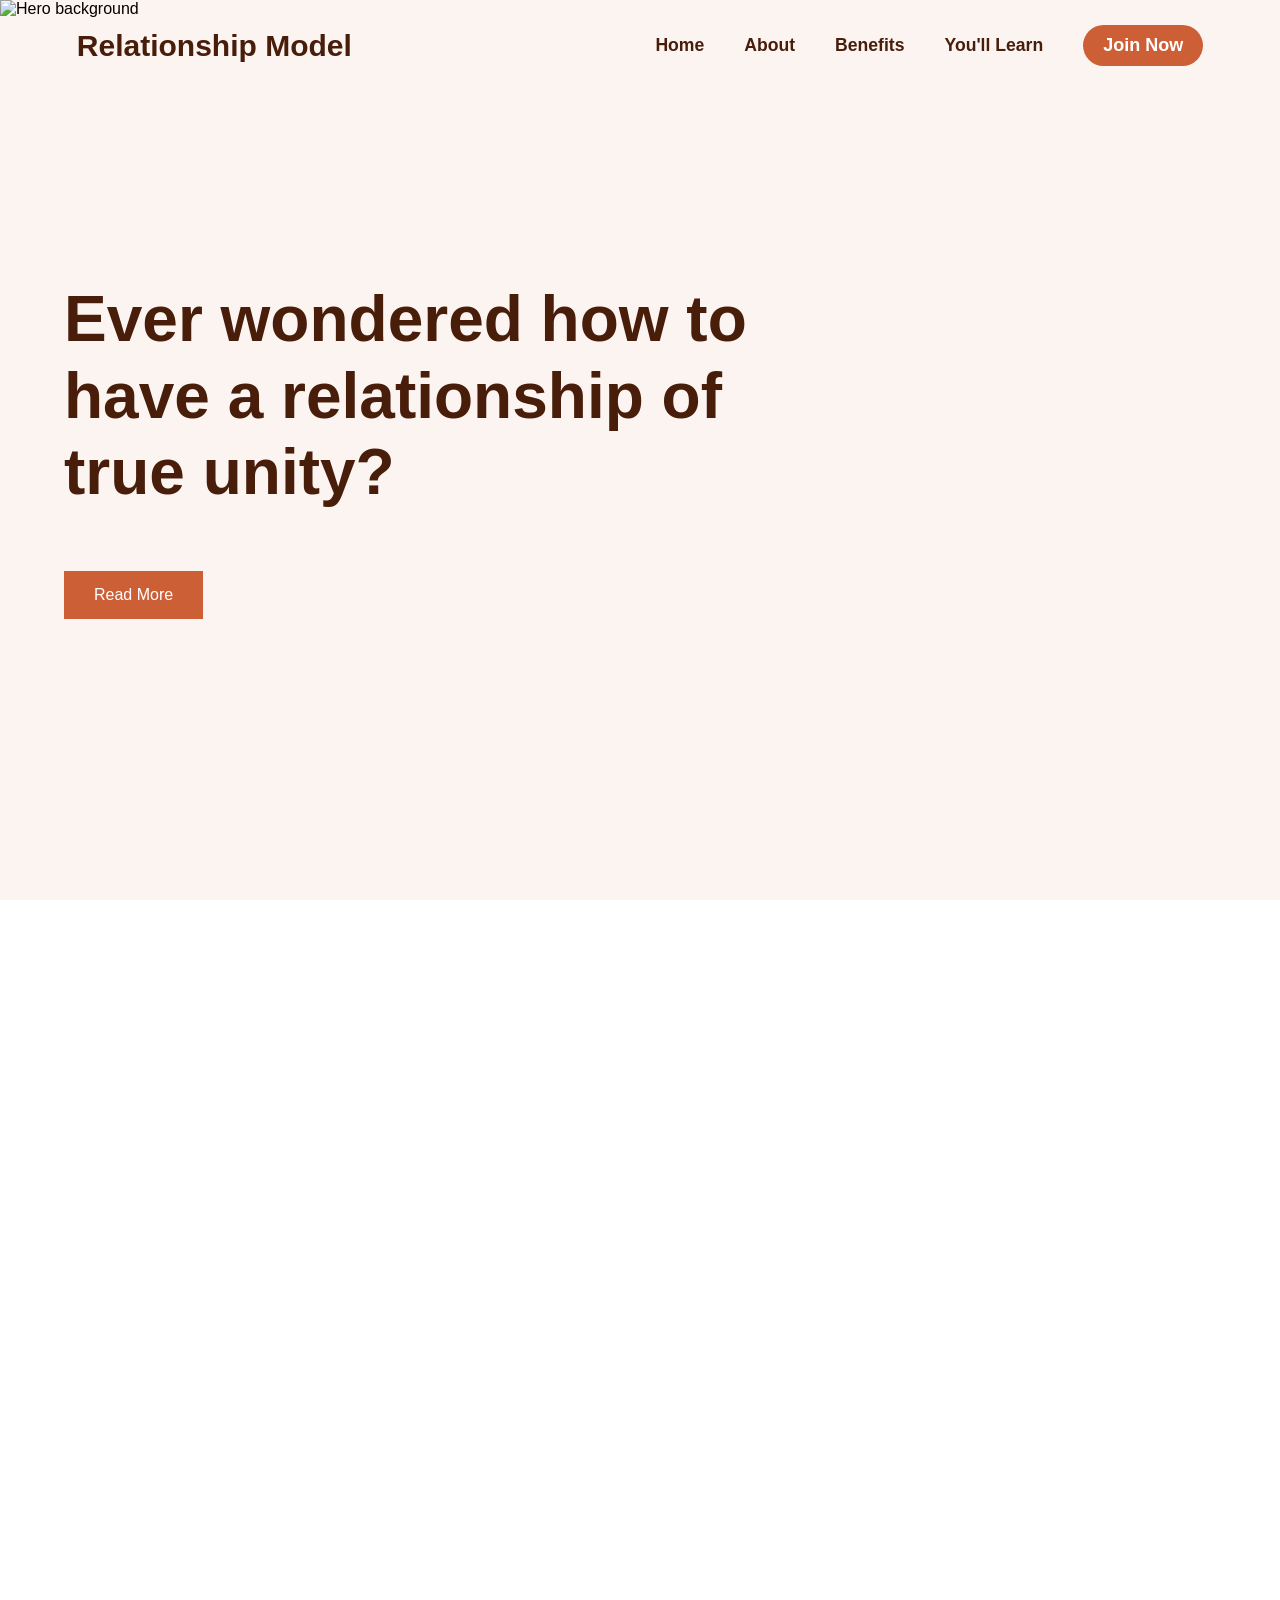
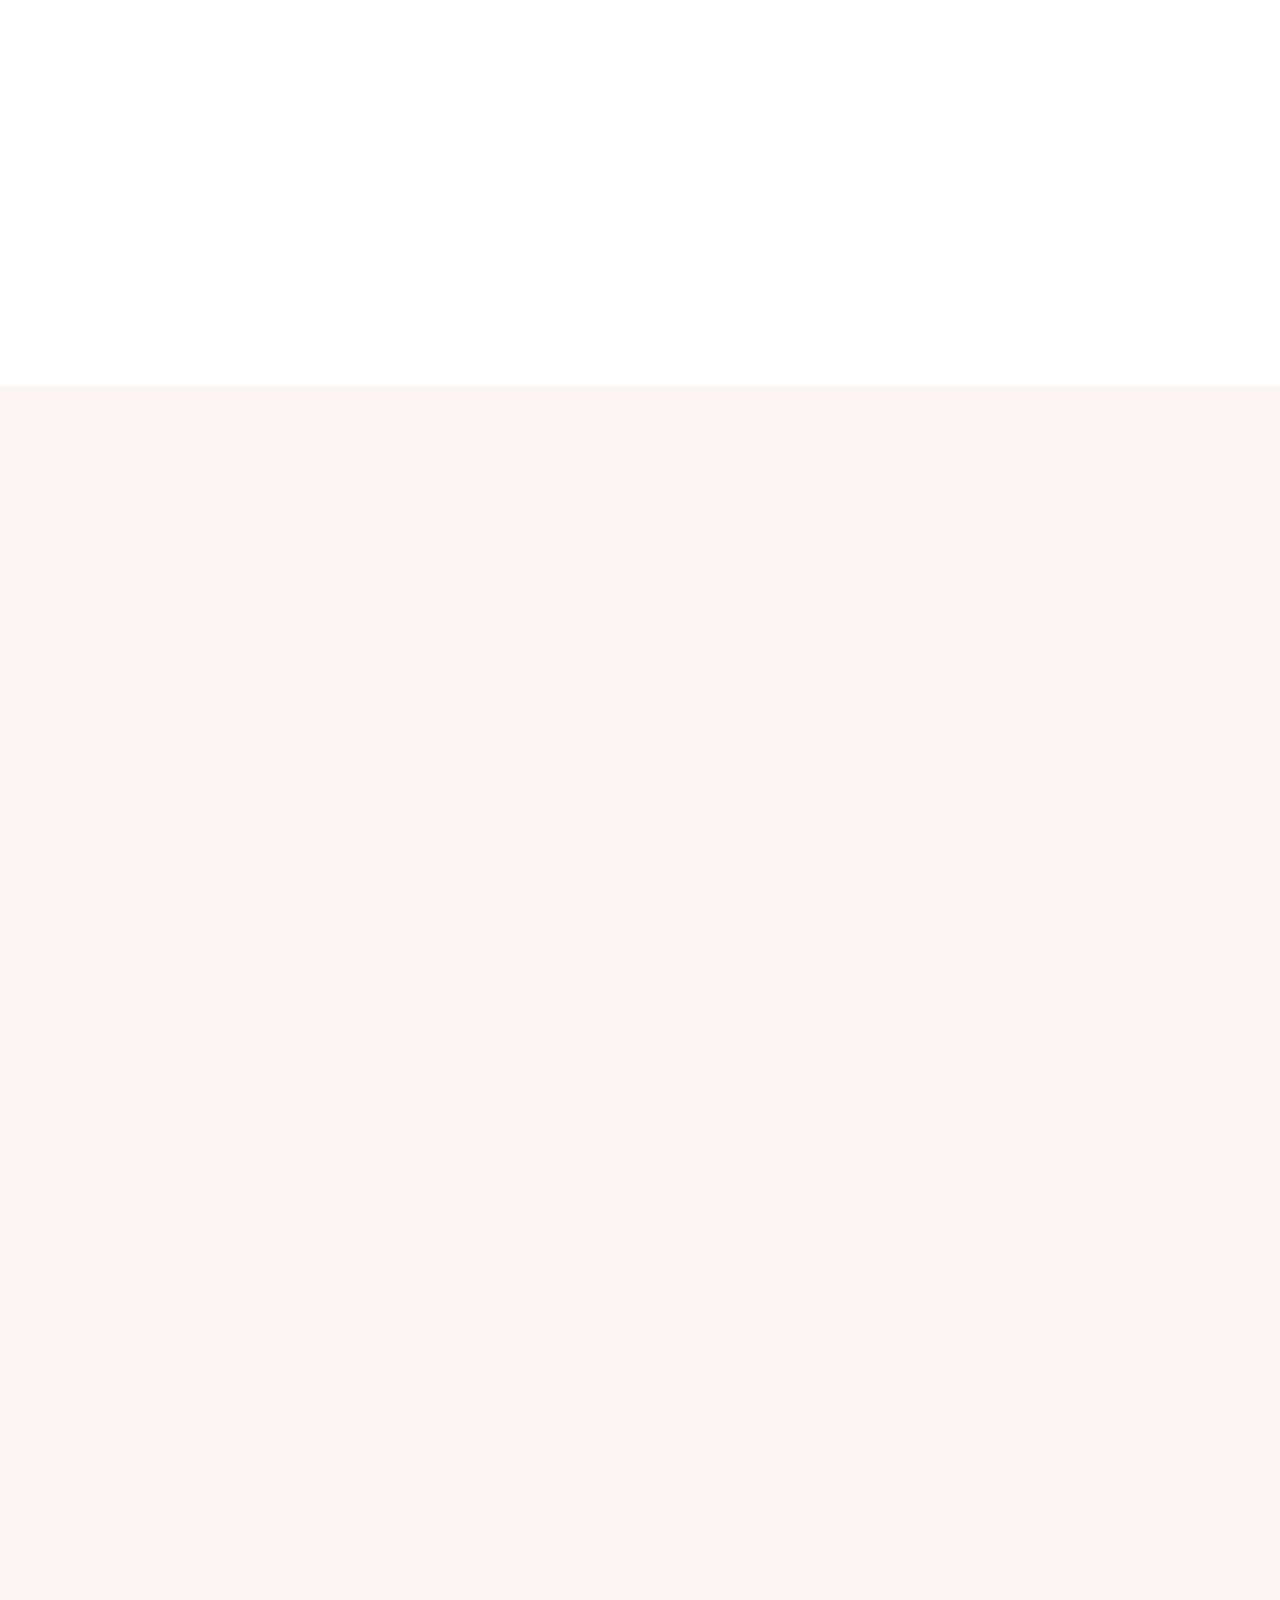
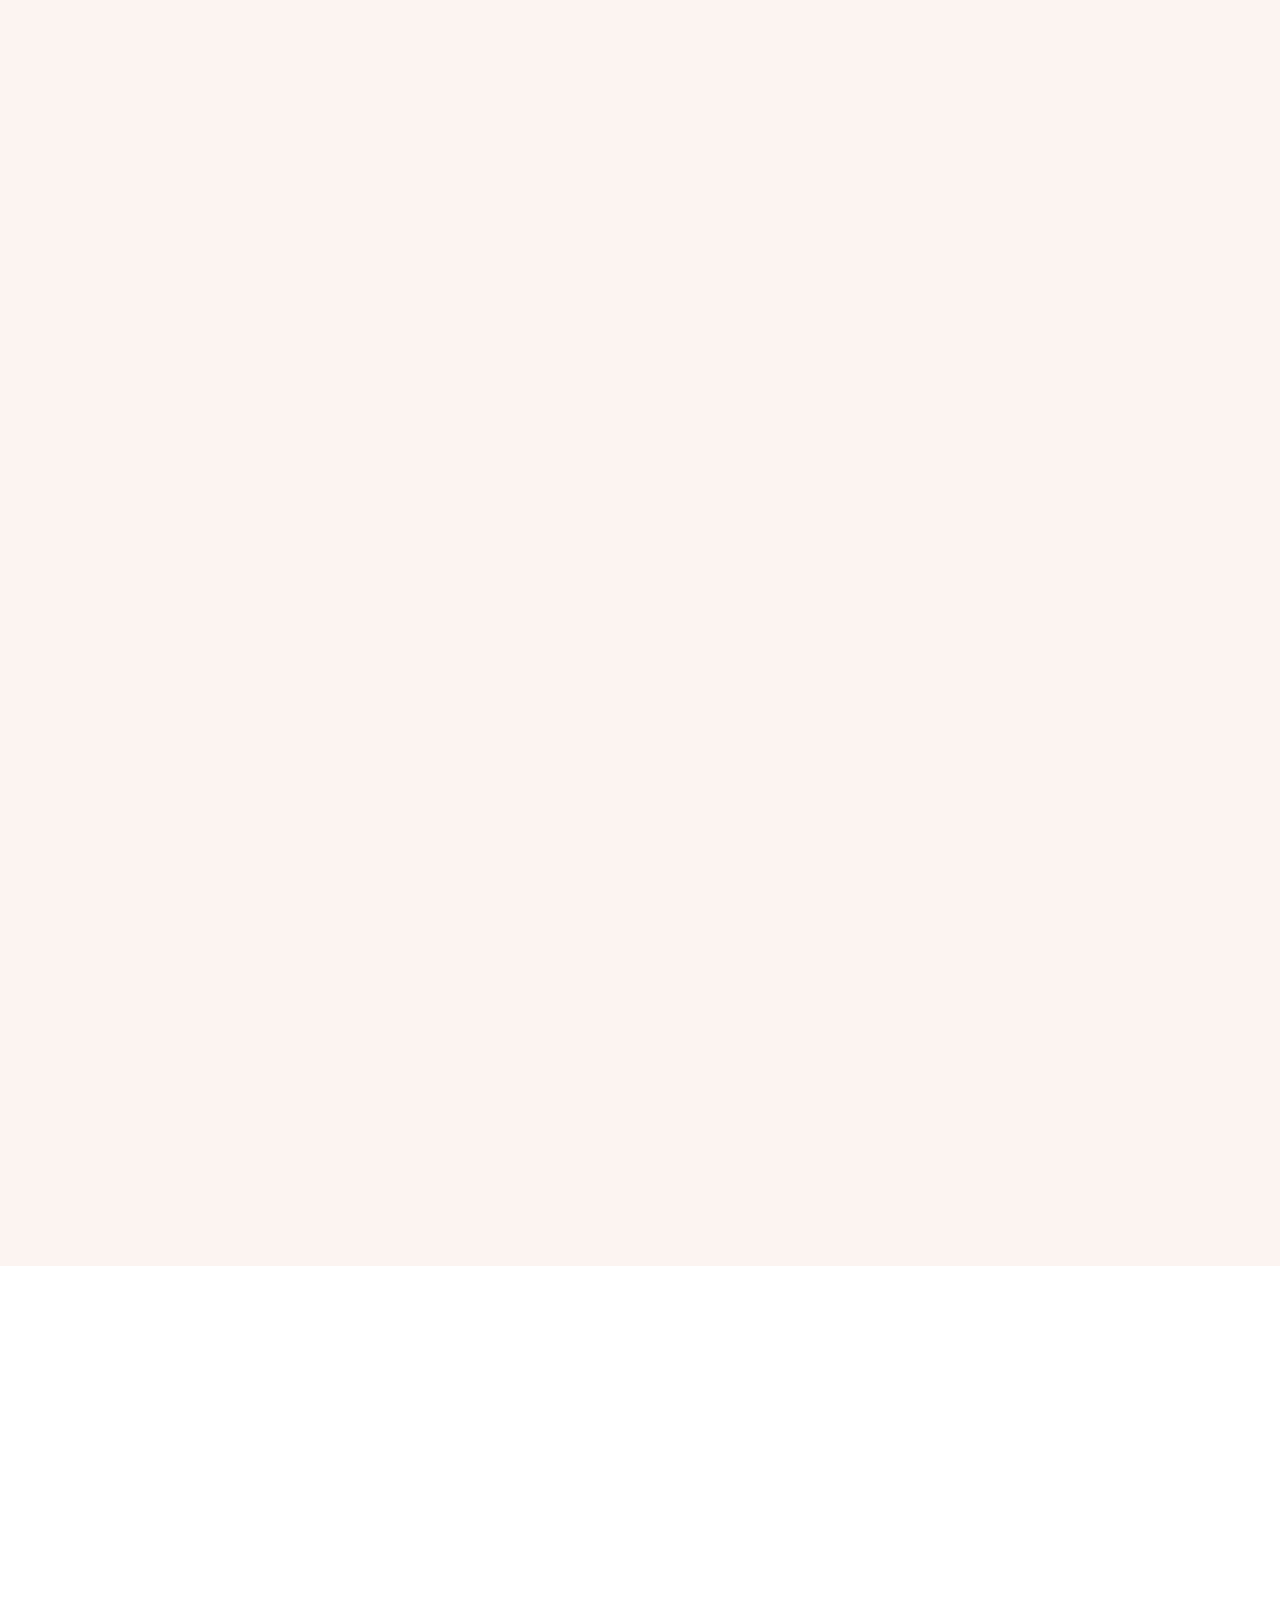
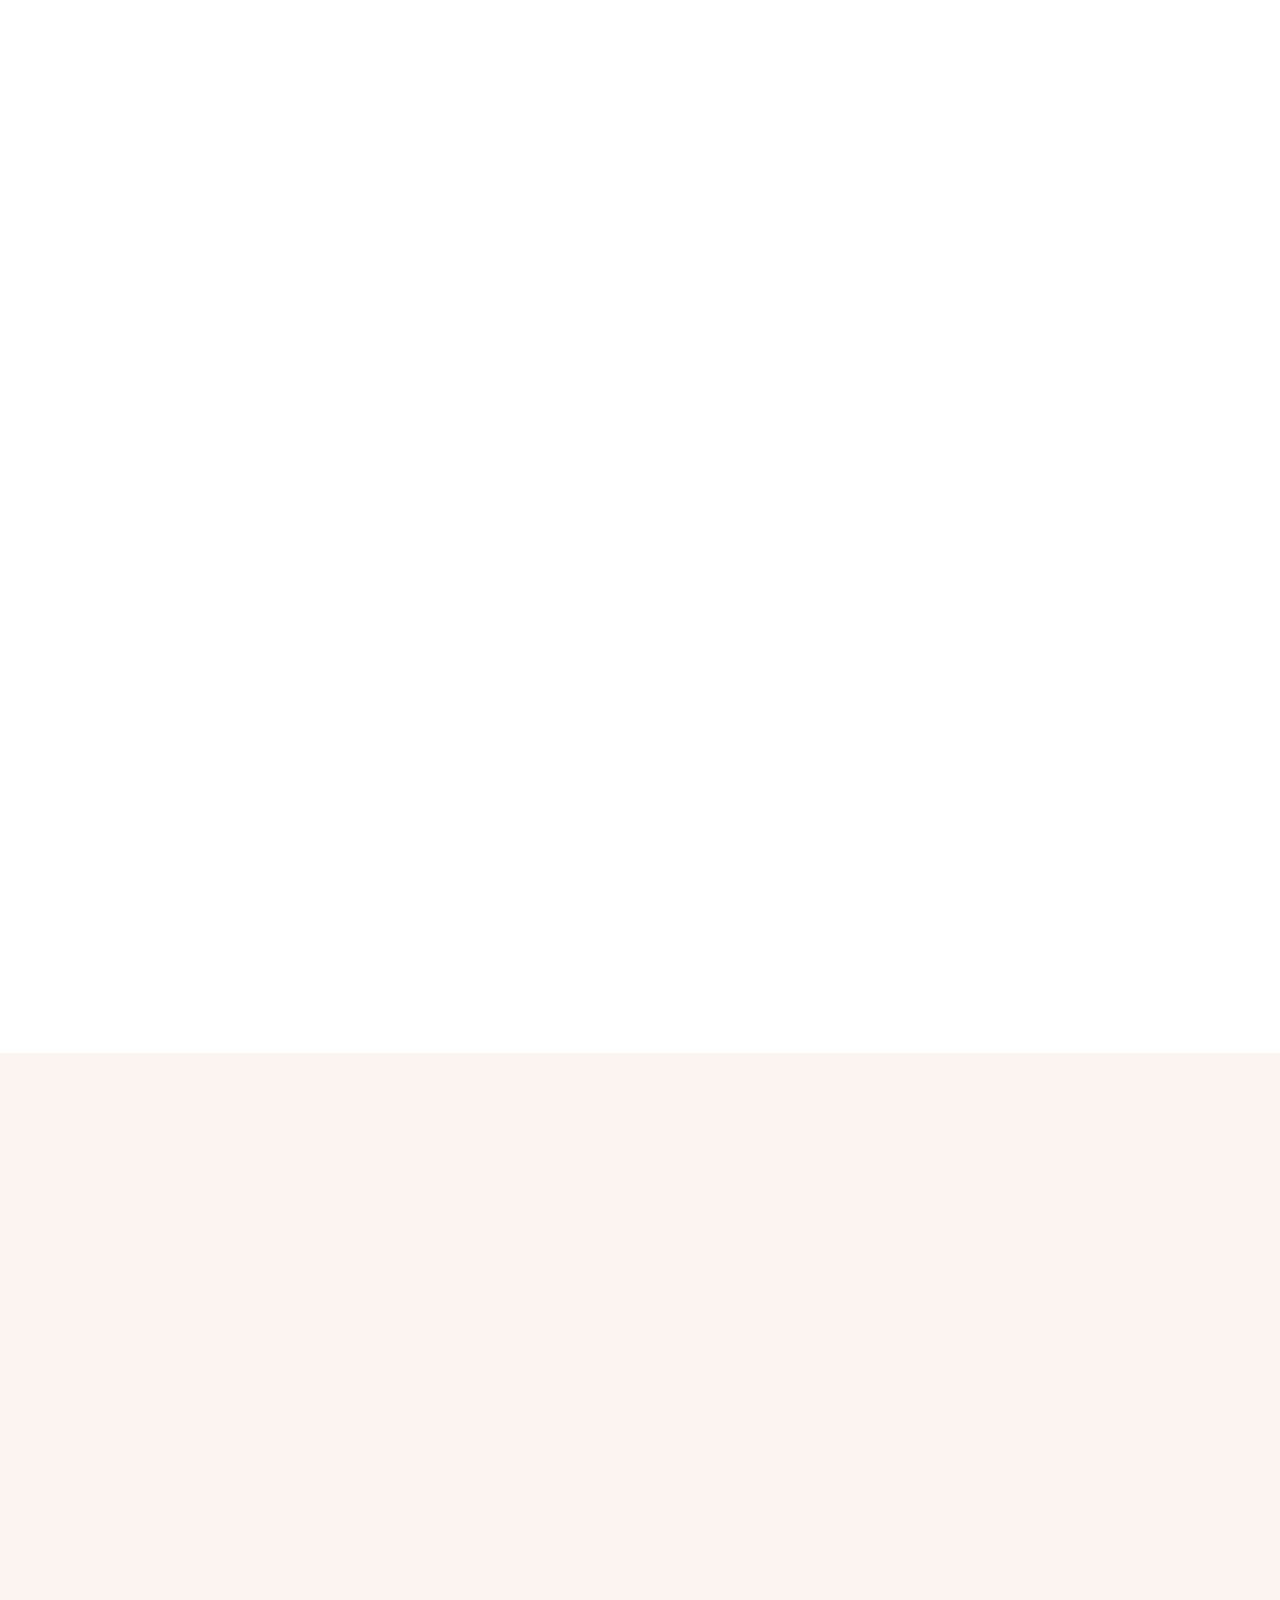
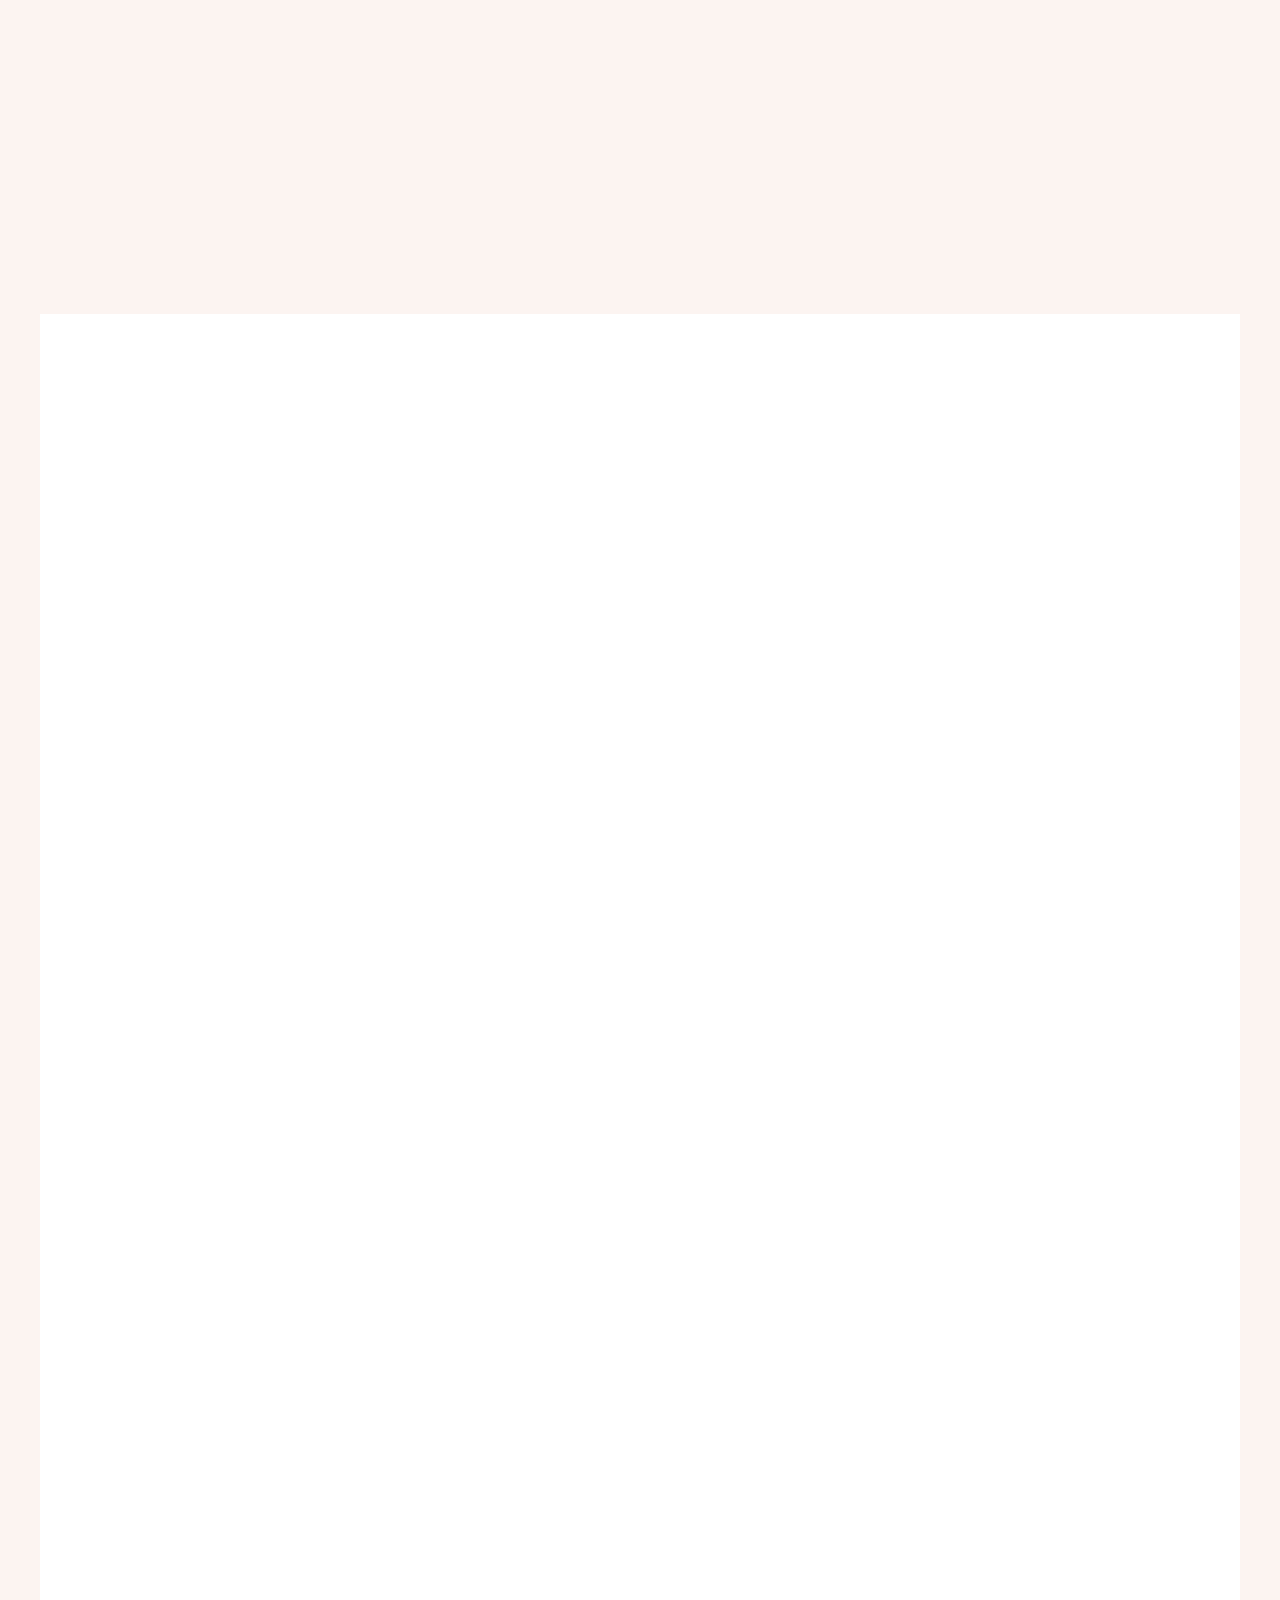
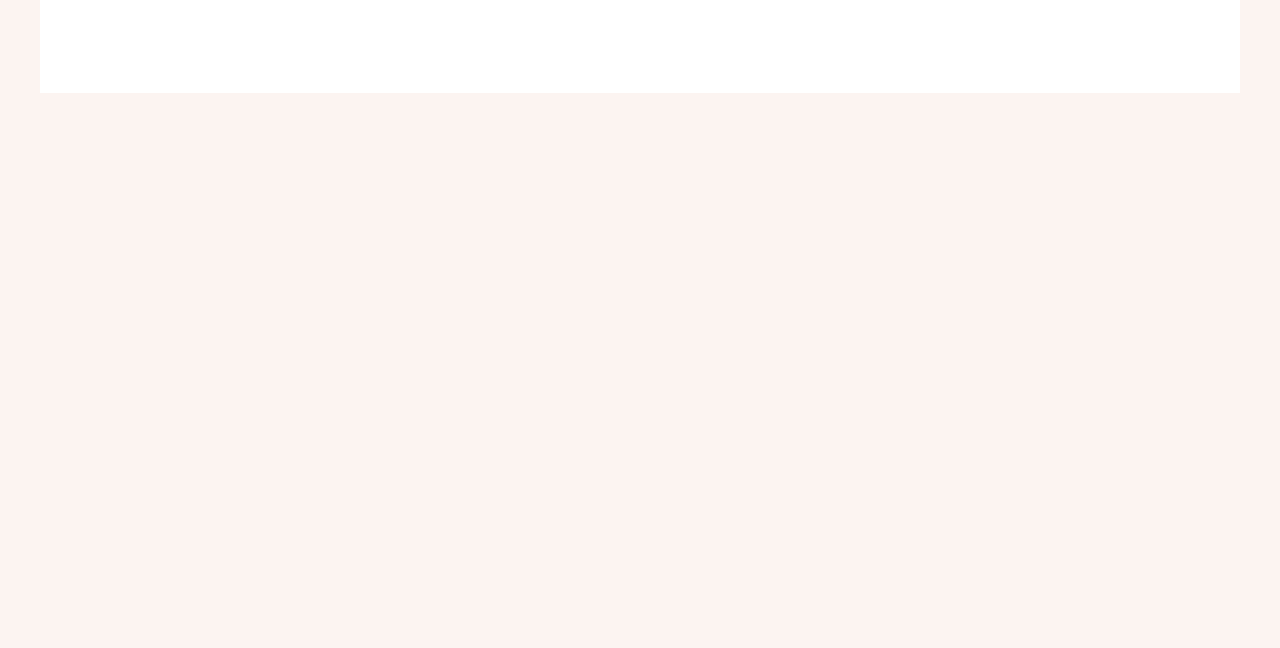
==== commit 8c5121ad: "fix: imrove mobile perfomance" ====
--- a/index.html
+++ b/index.html
@@ -31,7 +31,7 @@
     <!-- Font Awesome - async load to prevent render blocking -->
     <link
       rel="stylesheet"
-      href="https://cdnjs.cloudflare.com/ajax/libs/font-awesome/6.4.0/css/all.min.css"
+      href="https://cdnjs.cloudflare.com/ajax/libs/font-awesome/6.4.0/css/all.min.css?display=swap"
       media="print"
       onload="
         this.media = 'all';
@@ -144,9 +144,6 @@
         transform: translateY(-3px) scale(1.05);
         box-shadow: 0 5px 15px var(--color-tertiary);
       }
-      .btn-join {
-        display: none;
-      }
 
       section {
         padding: 5rem 1.5rem;
@@ -347,9 +344,9 @@
 
       /* Hero Section */
       .hero-header {
-        background:
+        /* background:
           var(--bs-gradient),
-          url("https://fx.iguanyalabs.com/images/relationship/hero_section_bg.webp");
+          url("https://fx.iguanyalabs.com/images/relationship/hero_section_bg.webp"); */
         background-size: cover;
         background-position: center center;
         background-repeat: no-repeat;
@@ -1009,7 +1006,7 @@
       .card,
       .design-card,
       .vision-card {
-        will-change: auto; /* Default, set to transform/opacity during active animations */
+        /* will-change: auto;  */
         backface-visibility: hidden;
         transform: translateZ(0);
       }
@@ -2000,6 +1997,36 @@
     </header>
 
     <section class="hero-header" id="home">
+      <picture>
+        <!-- <source
+          srcset="
+            https://fx.iguanyalabs.com/images/relationship/hero_section_bg.avif
+          "
+          type="image/avif"
+        /> -->
+        <source
+          srcset="
+            https://fx.iguanyalabs.com/images/relationship/hero_section_bg.webp
+          "
+          type="image/webp"
+        />
+        <img
+          src="https://fx.iguanyalabs.com/images/relationship/hero_section_bg.webp"
+          alt="Hero background"
+          fetchpriority="high"
+          width="1200"
+          height="800"
+          style="
+            position: absolute;
+            top: 0;
+            left: 0;
+            width: 100%;
+            height: 100%;
+            object-fit: cover;
+            z-index: -1;
+          "
+        />
+      </picture>
       <div class="hero-container">
         <div class="hero-content">
           <div class="hero-text">
@@ -2026,11 +2053,6 @@
         ></div>
 
         <div class="about-img">
-          <!-- <img
-            src="https://fx.iguanyalabs.com/images/about_img.jpeg"
-            loading="lazy"
-            alt="Steadiness"
-          /> -->
           <img
             src="https://fx.iguanyalabs.com/images/relationship/about_img.webp"
             alt="about_image"
